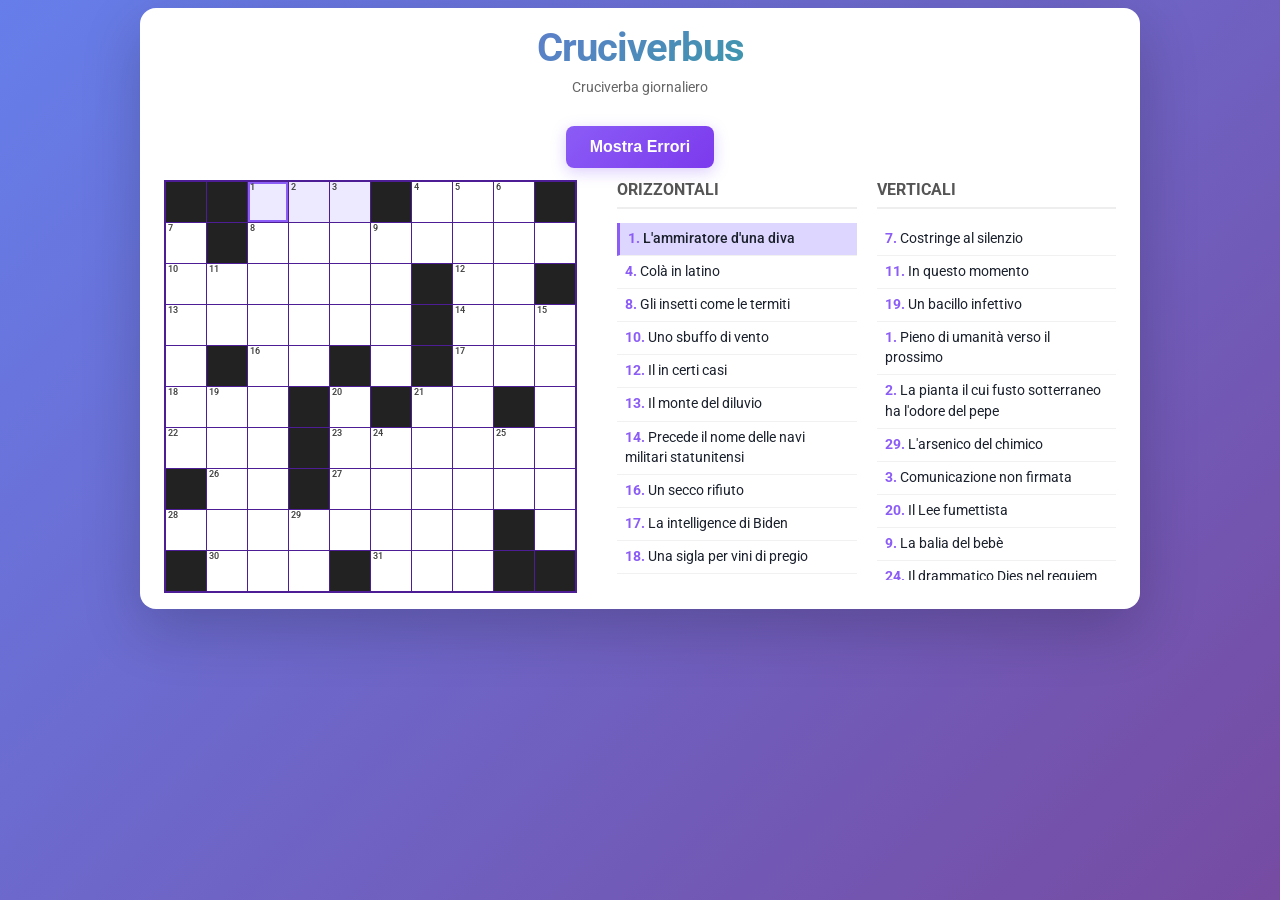
==== index.html @ 97b05c66 "deploy: 124a339c39c4d1a05d5ce65a2f74898c6542a954" ====
<!DOCTYPE html>
<html lang="it">

<head>
    <meta charset="UTF-8">
    <meta name="viewport" content="width=device-width, initial-scale=1.0">
    <title>Il Cruciverba del Giorno</title>
    <link rel="stylesheet" href="static/style.css">
    <link
        href="https://fonts.googleapis.com/css2?family=Roboto+Mono:wght@400;700&family=Roboto:wght@300;400;700&display=swap"
        rel="stylesheet">
</head>

<body>

    <div class="main-container">
        <header>
            <h1>Cruciverbus</h1>
            <p class="subtitle">Cruciverba giornaliero</p>
        </header>

        <div class="help-controls">
            <button id="show-errors-btn" class="help-btn">Mostra Errori</button>
        </div>

        <div id="mobile-clue-bar" class="mobile-clue-bar">
            <span id="mobile-clue-text">Tocca una casella per iniziare</span>
        </div>

        <div class="game-layout">
            <div class="grid-wrapper">
                <div class="grid-container" style="--rows: 10; --cols: 10;">
                    
                    
                    
                    
                    

                    
                    <div class="grid-cell black"></div>
                    
                    
                    
                    

                    
                    <div class="grid-cell black"></div>
                    
                    
                    
                    

                    
                    <div class="cell-wrapper">
                        
                        <span class="cell-number">1</span>
                        
                        <input type="text" class="grid-cell white" maxlength="1" data-r="0"
                            data-c="2" autocomplete="off">
                    </div>
                    
                    
                    
                    

                    
                    <div class="cell-wrapper">
                        
                        <span class="cell-number">2</span>
                        
                        <input type="text" class="grid-cell white" maxlength="1" data-r="0"
                            data-c="3" autocomplete="off">
                    </div>
                    
                    
                    
                    

                    
                    <div class="cell-wrapper">
                        
                        <span class="cell-number">3</span>
                        
                        <input type="text" class="grid-cell white" maxlength="1" data-r="0"
                            data-c="4" autocomplete="off">
                    </div>
                    
                    
                    
                    

                    
                    <div class="grid-cell black"></div>
                    
                    
                    
                    

                    
                    <div class="cell-wrapper">
                        
                        <span class="cell-number">4</span>
                        
                        <input type="text" class="grid-cell white" maxlength="1" data-r="0"
                            data-c="6" autocomplete="off">
                    </div>
                    
                    
                    
                    

                    
                    <div class="cell-wrapper">
                        
                        <span class="cell-number">5</span>
                        
                        <input type="text" class="grid-cell white" maxlength="1" data-r="0"
                            data-c="7" autocomplete="off">
                    </div>
                    
                    
                    
                    

                    
                    <div class="cell-wrapper">
                        
                        <span class="cell-number">6</span>
                        
                        <input type="text" class="grid-cell white" maxlength="1" data-r="0"
                            data-c="8" autocomplete="off">
                    </div>
                    
                    
                    
                    

                    
                    <div class="grid-cell black"></div>
                    
                    
                    
                    
                    
                    
                    

                    
                    <div class="cell-wrapper">
                        
                        <span class="cell-number">7</span>
                        
                        <input type="text" class="grid-cell white" maxlength="1" data-r="1"
                            data-c="0" autocomplete="off">
                    </div>
                    
                    
                    
                    

                    
                    <div class="grid-cell black"></div>
                    
                    
                    
                    

                    
                    <div class="cell-wrapper">
                        
                        <span class="cell-number">8</span>
                        
                        <input type="text" class="grid-cell white" maxlength="1" data-r="1"
                            data-c="2" autocomplete="off">
                    </div>
                    
                    
                    
                    

                    
                    <div class="cell-wrapper">
                        
                        <input type="text" class="grid-cell white" maxlength="1" data-r="1"
                            data-c="3" autocomplete="off">
                    </div>
                    
                    
                    
                    

                    
                    <div class="cell-wrapper">
                        
                        <input type="text" class="grid-cell white" maxlength="1" data-r="1"
                            data-c="4" autocomplete="off">
                    </div>
                    
                    
                    
                    

                    
                    <div class="cell-wrapper">
                        
                        <span class="cell-number">9</span>
                        
                        <input type="text" class="grid-cell white" maxlength="1" data-r="1"
                            data-c="5" autocomplete="off">
                    </div>
                    
                    
                    
                    

                    
                    <div class="cell-wrapper">
                        
                        <input type="text" class="grid-cell white" maxlength="1" data-r="1"
                            data-c="6" autocomplete="off">
                    </div>
                    
                    
                    
                    

                    
                    <div class="cell-wrapper">
                        
                        <input type="text" class="grid-cell white" maxlength="1" data-r="1"
                            data-c="7" autocomplete="off">
                    </div>
                    
                    
                    
                    

                    
                    <div class="cell-wrapper">
                        
                        <input type="text" class="grid-cell white" maxlength="1" data-r="1"
                            data-c="8" autocomplete="off">
                    </div>
                    
                    
                    
                    

                    
                    <div class="cell-wrapper">
                        
                        <input type="text" class="grid-cell white" maxlength="1" data-r="1"
                            data-c="9" autocomplete="off">
                    </div>
                    
                    
                    
                    
                    
                    
                    

                    
                    <div class="cell-wrapper">
                        
                        <span class="cell-number">10</span>
                        
                        <input type="text" class="grid-cell white" maxlength="1" data-r="2"
                            data-c="0" autocomplete="off">
                    </div>
                    
                    
                    
                    

                    
                    <div class="cell-wrapper">
                        
                        <span class="cell-number">11</span>
                        
                        <input type="text" class="grid-cell white" maxlength="1" data-r="2"
                            data-c="1" autocomplete="off">
                    </div>
                    
                    
                    
                    

                    
                    <div class="cell-wrapper">
                        
                        <input type="text" class="grid-cell white" maxlength="1" data-r="2"
                            data-c="2" autocomplete="off">
                    </div>
                    
                    
                    
                    

                    
                    <div class="cell-wrapper">
                        
                        <input type="text" class="grid-cell white" maxlength="1" data-r="2"
                            data-c="3" autocomplete="off">
                    </div>
                    
                    
                    
                    

                    
                    <div class="cell-wrapper">
                        
                        <input type="text" class="grid-cell white" maxlength="1" data-r="2"
                            data-c="4" autocomplete="off">
                    </div>
                    
                    
                    
                    

                    
                    <div class="cell-wrapper">
                        
                        <input type="text" class="grid-cell white" maxlength="1" data-r="2"
                            data-c="5" autocomplete="off">
                    </div>
                    
                    
                    
                    

                    
                    <div class="grid-cell black"></div>
                    
                    
                    
                    

                    
                    <div class="cell-wrapper">
                        
                        <span class="cell-number">12</span>
                        
                        <input type="text" class="grid-cell white" maxlength="1" data-r="2"
                            data-c="7" autocomplete="off">
                    </div>
                    
                    
                    
                    

                    
                    <div class="cell-wrapper">
                        
                        <input type="text" class="grid-cell white" maxlength="1" data-r="2"
                            data-c="8" autocomplete="off">
                    </div>
                    
                    
                    
                    

                    
                    <div class="grid-cell black"></div>
                    
                    
                    
                    
                    
                    
                    

                    
                    <div class="cell-wrapper">
                        
                        <span class="cell-number">13</span>
                        
                        <input type="text" class="grid-cell white" maxlength="1" data-r="3"
                            data-c="0" autocomplete="off">
                    </div>
                    
                    
                    
                    

                    
                    <div class="cell-wrapper">
                        
                        <input type="text" class="grid-cell white" maxlength="1" data-r="3"
                            data-c="1" autocomplete="off">
                    </div>
                    
                    
                    
                    

                    
                    <div class="cell-wrapper">
                        
                        <input type="text" class="grid-cell white" maxlength="1" data-r="3"
                            data-c="2" autocomplete="off">
                    </div>
                    
                    
                    
                    

                    
                    <div class="cell-wrapper">
                        
                        <input type="text" class="grid-cell white" maxlength="1" data-r="3"
                            data-c="3" autocomplete="off">
                    </div>
                    
                    
                    
                    

                    
                    <div class="cell-wrapper">
                        
                        <input type="text" class="grid-cell white" maxlength="1" data-r="3"
                            data-c="4" autocomplete="off">
                    </div>
                    
                    
                    
                    

                    
                    <div class="cell-wrapper">
                        
                        <input type="text" class="grid-cell white" maxlength="1" data-r="3"
                            data-c="5" autocomplete="off">
                    </div>
                    
                    
                    
                    

                    
                    <div class="grid-cell black"></div>
                    
                    
                    
                    

                    
                    <div class="cell-wrapper">
                        
                        <span class="cell-number">14</span>
                        
                        <input type="text" class="grid-cell white" maxlength="1" data-r="3"
                            data-c="7" autocomplete="off">
                    </div>
                    
                    
                    
                    

                    
                    <div class="cell-wrapper">
                        
                        <input type="text" class="grid-cell white" maxlength="1" data-r="3"
                            data-c="8" autocomplete="off">
                    </div>
                    
                    
                    
                    

                    
                    <div class="cell-wrapper">
                        
                        <span class="cell-number">15</span>
                        
                        <input type="text" class="grid-cell white" maxlength="1" data-r="3"
                            data-c="9" autocomplete="off">
                    </div>
                    
                    
                    
                    
                    
                    
                    

                    
                    <div class="cell-wrapper">
                        
                        <input type="text" class="grid-cell white" maxlength="1" data-r="4"
                            data-c="0" autocomplete="off">
                    </div>
                    
                    
                    
                    

                    
                    <div class="grid-cell black"></div>
                    
                    
                    
                    

                    
                    <div class="cell-wrapper">
                        
                        <span class="cell-number">16</span>
                        
                        <input type="text" class="grid-cell white" maxlength="1" data-r="4"
                            data-c="2" autocomplete="off">
                    </div>
                    
                    
                    
                    

                    
                    <div class="cell-wrapper">
                        
                        <input type="text" class="grid-cell white" maxlength="1" data-r="4"
                            data-c="3" autocomplete="off">
                    </div>
                    
                    
                    
                    

                    
                    <div class="grid-cell black"></div>
                    
                    
                    
                    

                    
                    <div class="cell-wrapper">
                        
                        <input type="text" class="grid-cell white" maxlength="1" data-r="4"
                            data-c="5" autocomplete="off">
                    </div>
                    
                    
                    
                    

                    
                    <div class="grid-cell black"></div>
                    
                    
                    
                    

                    
                    <div class="cell-wrapper">
                        
                        <span class="cell-number">17</span>
                        
                        <input type="text" class="grid-cell white" maxlength="1" data-r="4"
                            data-c="7" autocomplete="off">
                    </div>
                    
                    
                    
                    

                    
                    <div class="cell-wrapper">
                        
                        <input type="text" class="grid-cell white" maxlength="1" data-r="4"
                            data-c="8" autocomplete="off">
                    </div>
                    
                    
                    
                    

                    
                    <div class="cell-wrapper">
                        
                        <input type="text" class="grid-cell white" maxlength="1" data-r="4"
                            data-c="9" autocomplete="off">
                    </div>
                    
                    
                    
                    
                    
                    
                    

                    
                    <div class="cell-wrapper">
                        
                        <span class="cell-number">18</span>
                        
                        <input type="text" class="grid-cell white" maxlength="1" data-r="5"
                            data-c="0" autocomplete="off">
                    </div>
                    
                    
                    
                    

                    
                    <div class="cell-wrapper">
                        
                        <span class="cell-number">19</span>
                        
                        <input type="text" class="grid-cell white" maxlength="1" data-r="5"
                            data-c="1" autocomplete="off">
                    </div>
                    
                    
                    
                    

                    
                    <div class="cell-wrapper">
                        
                        <input type="text" class="grid-cell white" maxlength="1" data-r="5"
                            data-c="2" autocomplete="off">
                    </div>
                    
                    
                    
                    

                    
                    <div class="grid-cell black"></div>
                    
                    
                    
                    

                    
                    <div class="cell-wrapper">
                        
                        <span class="cell-number">20</span>
                        
                        <input type="text" class="grid-cell white" maxlength="1" data-r="5"
                            data-c="4" autocomplete="off">
                    </div>
                    
                    
                    
                    

                    
                    <div class="grid-cell black"></div>
                    
                    
                    
                    

                    
                    <div class="cell-wrapper">
                        
                        <span class="cell-number">21</span>
                        
                        <input type="text" class="grid-cell white" maxlength="1" data-r="5"
                            data-c="6" autocomplete="off">
                    </div>
                    
                    
                    
                    

                    
                    <div class="cell-wrapper">
                        
                        <input type="text" class="grid-cell white" maxlength="1" data-r="5"
                            data-c="7" autocomplete="off">
                    </div>
                    
                    
                    
                    

                    
                    <div class="grid-cell black"></div>
                    
                    
                    
                    

                    
                    <div class="cell-wrapper">
                        
                        <input type="text" class="grid-cell white" maxlength="1" data-r="5"
                            data-c="9" autocomplete="off">
                    </div>
                    
                    
                    
                    
                    
                    
                    

                    
                    <div class="cell-wrapper">
                        
                        <span class="cell-number">22</span>
                        
                        <input type="text" class="grid-cell white" maxlength="1" data-r="6"
                            data-c="0" autocomplete="off">
                    </div>
                    
                    
                    
                    

                    
                    <div class="cell-wrapper">
                        
                        <input type="text" class="grid-cell white" maxlength="1" data-r="6"
                            data-c="1" autocomplete="off">
                    </div>
                    
                    
                    
                    

                    
                    <div class="cell-wrapper">
                        
                        <input type="text" class="grid-cell white" maxlength="1" data-r="6"
                            data-c="2" autocomplete="off">
                    </div>
                    
                    
                    
                    

                    
                    <div class="grid-cell black"></div>
                    
                    
                    
                    

                    
                    <div class="cell-wrapper">
                        
                        <span class="cell-number">23</span>
                        
                        <input type="text" class="grid-cell white" maxlength="1" data-r="6"
                            data-c="4" autocomplete="off">
                    </div>
                    
                    
                    
                    

                    
                    <div class="cell-wrapper">
                        
                        <span class="cell-number">24</span>
                        
                        <input type="text" class="grid-cell white" maxlength="1" data-r="6"
                            data-c="5" autocomplete="off">
                    </div>
                    
                    
                    
                    

                    
                    <div class="cell-wrapper">
                        
                        <input type="text" class="grid-cell white" maxlength="1" data-r="6"
                            data-c="6" autocomplete="off">
                    </div>
                    
                    
                    
                    

                    
                    <div class="cell-wrapper">
                        
                        <input type="text" class="grid-cell white" maxlength="1" data-r="6"
                            data-c="7" autocomplete="off">
                    </div>
                    
                    
                    
                    

                    
                    <div class="cell-wrapper">
                        
                        <span class="cell-number">25</span>
                        
                        <input type="text" class="grid-cell white" maxlength="1" data-r="6"
                            data-c="8" autocomplete="off">
                    </div>
                    
                    
                    
                    

                    
                    <div class="cell-wrapper">
                        
                        <input type="text" class="grid-cell white" maxlength="1" data-r="6"
                            data-c="9" autocomplete="off">
                    </div>
                    
                    
                    
                    
                    
                    
                    

                    
                    <div class="grid-cell black"></div>
                    
                    
                    
                    

                    
                    <div class="cell-wrapper">
                        
                        <span class="cell-number">26</span>
                        
                        <input type="text" class="grid-cell white" maxlength="1" data-r="7"
                            data-c="1" autocomplete="off">
                    </div>
                    
                    
                    
                    

                    
                    <div class="cell-wrapper">
                        
                        <input type="text" class="grid-cell white" maxlength="1" data-r="7"
                            data-c="2" autocomplete="off">
                    </div>
                    
                    
                    
                    

                    
                    <div class="grid-cell black"></div>
                    
                    
                    
                    

                    
                    <div class="cell-wrapper">
                        
                        <span class="cell-number">27</span>
                        
                        <input type="text" class="grid-cell white" maxlength="1" data-r="7"
                            data-c="4" autocomplete="off">
                    </div>
                    
                    
                    
                    

                    
                    <div class="cell-wrapper">
                        
                        <input type="text" class="grid-cell white" maxlength="1" data-r="7"
                            data-c="5" autocomplete="off">
                    </div>
                    
                    
                    
                    

                    
                    <div class="cell-wrapper">
                        
                        <input type="text" class="grid-cell white" maxlength="1" data-r="7"
                            data-c="6" autocomplete="off">
                    </div>
                    
                    
                    
                    

                    
                    <div class="cell-wrapper">
                        
                        <input type="text" class="grid-cell white" maxlength="1" data-r="7"
                            data-c="7" autocomplete="off">
                    </div>
                    
                    
                    
                    

                    
                    <div class="cell-wrapper">
                        
                        <input type="text" class="grid-cell white" maxlength="1" data-r="7"
                            data-c="8" autocomplete="off">
                    </div>
                    
                    
                    
                    

                    
                    <div class="cell-wrapper">
                        
                        <input type="text" class="grid-cell white" maxlength="1" data-r="7"
                            data-c="9" autocomplete="off">
                    </div>
                    
                    
                    
                    
                    
                    
                    

                    
                    <div class="cell-wrapper">
                        
                        <span class="cell-number">28</span>
                        
                        <input type="text" class="grid-cell white" maxlength="1" data-r="8"
                            data-c="0" autocomplete="off">
                    </div>
                    
                    
                    
                    

                    
                    <div class="cell-wrapper">
                        
                        <input type="text" class="grid-cell white" maxlength="1" data-r="8"
                            data-c="1" autocomplete="off">
                    </div>
                    
                    
                    
                    

                    
                    <div class="cell-wrapper">
                        
                        <input type="text" class="grid-cell white" maxlength="1" data-r="8"
                            data-c="2" autocomplete="off">
                    </div>
                    
                    
                    
                    

                    
                    <div class="cell-wrapper">
                        
                        <span class="cell-number">29</span>
                        
                        <input type="text" class="grid-cell white" maxlength="1" data-r="8"
                            data-c="3" autocomplete="off">
                    </div>
                    
                    
                    
                    

                    
                    <div class="cell-wrapper">
                        
                        <input type="text" class="grid-cell white" maxlength="1" data-r="8"
                            data-c="4" autocomplete="off">
                    </div>
                    
                    
                    
                    

                    
                    <div class="cell-wrapper">
                        
                        <input type="text" class="grid-cell white" maxlength="1" data-r="8"
                            data-c="5" autocomplete="off">
                    </div>
                    
                    
                    
                    

                    
                    <div class="cell-wrapper">
                        
                        <input type="text" class="grid-cell white" maxlength="1" data-r="8"
                            data-c="6" autocomplete="off">
                    </div>
                    
                    
                    
                    

                    
                    <div class="cell-wrapper">
                        
                        <input type="text" class="grid-cell white" maxlength="1" data-r="8"
                            data-c="7" autocomplete="off">
                    </div>
                    
                    
                    
                    

                    
                    <div class="grid-cell black"></div>
                    
                    
                    
                    

                    
                    <div class="cell-wrapper">
                        
                        <input type="text" class="grid-cell white" maxlength="1" data-r="8"
                            data-c="9" autocomplete="off">
                    </div>
                    
                    
                    
                    
                    
                    
                    

                    
                    <div class="grid-cell black"></div>
                    
                    
                    
                    

                    
                    <div class="cell-wrapper">
                        
                        <span class="cell-number">30</span>
                        
                        <input type="text" class="grid-cell white" maxlength="1" data-r="9"
                            data-c="1" autocomplete="off">
                    </div>
                    
                    
                    
                    

                    
                    <div class="cell-wrapper">
                        
                        <input type="text" class="grid-cell white" maxlength="1" data-r="9"
                            data-c="2" autocomplete="off">
                    </div>
                    
                    
                    
                    

                    
                    <div class="cell-wrapper">
                        
                        <input type="text" class="grid-cell white" maxlength="1" data-r="9"
                            data-c="3" autocomplete="off">
                    </div>
                    
                    
                    
                    

                    
                    <div class="grid-cell black"></div>
                    
                    
                    
                    

                    
                    <div class="cell-wrapper">
                        
                        <span class="cell-number">31</span>
                        
                        <input type="text" class="grid-cell white" maxlength="1" data-r="9"
                            data-c="5" autocomplete="off">
                    </div>
                    
                    
                    
                    

                    
                    <div class="cell-wrapper">
                        
                        <input type="text" class="grid-cell white" maxlength="1" data-r="9"
                            data-c="6" autocomplete="off">
                    </div>
                    
                    
                    
                    

                    
                    <div class="cell-wrapper">
                        
                        <input type="text" class="grid-cell white" maxlength="1" data-r="9"
                            data-c="7" autocomplete="off">
                    </div>
                    
                    
                    
                    

                    
                    <div class="grid-cell black"></div>
                    
                    
                    
                    

                    
                    <div class="grid-cell black"></div>
                    
                    
                    
                </div>
            </div>

            <div class="clues-container">
                <div class="clue-column">
                    <h2>Orizzontali</h2>
                    <ul id="across-clues">
                        
                        <li id="clue-across-0" data-id="0" data-dir="across">
                            <span class="clue-num">1.</span> L'ammiratore d'una diva
                        </li>
                        
                        <li id="clue-across-1" data-id="1" data-dir="across">
                            <span class="clue-num">4.</span> Colà in latino
                        </li>
                        
                        <li id="clue-across-2" data-id="2" data-dir="across">
                            <span class="clue-num">8.</span> Gli insetti come le termiti
                        </li>
                        
                        <li id="clue-across-3" data-id="3" data-dir="across">
                            <span class="clue-num">10.</span> Uno sbuffo di vento
                        </li>
                        
                        <li id="clue-across-4" data-id="4" data-dir="across">
                            <span class="clue-num">12.</span> Il in certi casi
                        </li>
                        
                        <li id="clue-across-5" data-id="5" data-dir="across">
                            <span class="clue-num">13.</span> Il monte del diluvio
                        </li>
                        
                        <li id="clue-across-6" data-id="6" data-dir="across">
                            <span class="clue-num">14.</span> Precede il nome delle navi militari statunitensi
                        </li>
                        
                        <li id="clue-across-7" data-id="7" data-dir="across">
                            <span class="clue-num">16.</span> Un secco rifiuto
                        </li>
                        
                        <li id="clue-across-8" data-id="8" data-dir="across">
                            <span class="clue-num">17.</span> La intelligence di Biden
                        </li>
                        
                        <li id="clue-across-9" data-id="9" data-dir="across">
                            <span class="clue-num">18.</span> Una sigla per vini di pregio
                        </li>
                        
                        <li id="clue-across-10" data-id="10" data-dir="across">
                            <span class="clue-num">21.</span> Con l'acca fanno la giacca
                        </li>
                        
                        <li id="clue-across-11" data-id="11" data-dir="across">
                            <span class="clue-num">22.</span> Fa volare gli Irlandesi
                        </li>
                        
                        <li id="clue-across-12" data-id="12" data-dir="across">
                            <span class="clue-num">23.</span> Un tipico formaggio svizzero
                        </li>
                        
                        <li id="clue-across-13" data-id="13" data-dir="across">
                            <span class="clue-num">26.</span> Una lettera greca
                        </li>
                        
                        <li id="clue-across-14" data-id="14" data-dir="across">
                            <span class="clue-num">27.</span> È rivoltante in campagna
                        </li>
                        
                        <li id="clue-across-15" data-id="15" data-dir="across">
                            <span class="clue-num">28.</span> Il fagottino di pasta ripieno degli Spagnoli
                        </li>
                        
                        <li id="clue-across-16" data-id="16" data-dir="across">
                            <span class="clue-num">30.</span> Una macchina della Canon
                        </li>
                        
                        <li id="clue-across-17" data-id="17" data-dir="across">
                            <span class="clue-num">31.</span> Uno in tedesco
                        </li>
                        
                    </ul>
                </div>
                <div class="clue-column">
                    <h2>Verticali</h2>
                    <ul id="down-clues">
                        
                        <li id="clue-down-18" data-id="18" data-dir="down">
                            <span class="clue-num">7.</span> Costringe al silenzio
                        </li>
                        
                        <li id="clue-down-19" data-id="19" data-dir="down">
                            <span class="clue-num">11.</span> In questo momento
                        </li>
                        
                        <li id="clue-down-20" data-id="20" data-dir="down">
                            <span class="clue-num">19.</span> Un bacillo infettivo
                        </li>
                        
                        <li id="clue-down-21" data-id="21" data-dir="down">
                            <span class="clue-num">1.</span> Pieno di umanità verso il prossimo
                        </li>
                        
                        <li id="clue-down-22" data-id="22" data-dir="down">
                            <span class="clue-num">2.</span> La pianta il cui fusto sotterraneo ha l'odore del pepe
                        </li>
                        
                        <li id="clue-down-23" data-id="23" data-dir="down">
                            <span class="clue-num">29.</span> L'arsenico del chimico
                        </li>
                        
                        <li id="clue-down-24" data-id="24" data-dir="down">
                            <span class="clue-num">3.</span> Comunicazione non firmata
                        </li>
                        
                        <li id="clue-down-25" data-id="25" data-dir="down">
                            <span class="clue-num">20.</span> Il Lee fumettista
                        </li>
                        
                        <li id="clue-down-26" data-id="26" data-dir="down">
                            <span class="clue-num">9.</span> La balia del bebè
                        </li>
                        
                        <li id="clue-down-27" data-id="27" data-dir="down">
                            <span class="clue-num">24.</span> Il drammatico Dies nel requiem di Mozart
                        </li>
                        
                        <li id="clue-down-28" data-id="28" data-dir="down">
                            <span class="clue-num">4.</span> Esso a Londra
                        </li>
                        
                        <li id="clue-down-29" data-id="29" data-dir="down">
                            <span class="clue-num">21.</span> Spade dei legionari
                        </li>
                        
                        <li id="clue-down-30" data-id="30" data-dir="down">
                            <span class="clue-num">5.</span> Una regione del Pakistan
                        </li>
                        
                        <li id="clue-down-31" data-id="31" data-dir="down">
                            <span class="clue-num">6.</span> Perdono facilmente la calma
                        </li>
                        
                        <li id="clue-down-32" data-id="32" data-dir="down">
                            <span class="clue-num">25.</span> Girare dopo la prima
                        </li>
                        
                        <li id="clue-down-33" data-id="33" data-dir="down">
                            <span class="clue-num">15.</span> Era l'undici di Pelé
                        </li>
                        
                    </ul>
                </div>
            </div>
        </div>

        <!-- Modal di completamento -->
        <div id="completion-modal" class="modal-overlay">
            <div class="modal-content">
                <h2>🎉 Bravus! 🎉</h2>
                <p>Hai completato correttamente il cruciverba!</p>
                <button id="close-modal-btn" class="modal-btn">Chiudi</button>
            </div>
        </div>

    </div>

    <script>
        const puzzleData = {"rows": 10, "cols": 10, "grid": ["##FAN#IBI#", "A#ISOTTERI", "FOLATA#LO#", "ARARAT#USS", "S#NO#A#CIA", "IGT#S#GI#N", "AER#TILSIT", "#RO#ARATRO", "EMPANADA#S", "#EOS#EIN##"], "clues": {"across": [{"id": 0, "row": 0, "col": 2, "word": "FAN", "clue": "L'ammiratore d'una diva\r", "clueNum": 1}, {"id": 1, "row": 0, "col": 6, "word": "IBI", "clue": "Col\u00e0 in latino\r", "clueNum": 4}, {"id": 2, "row": 1, "col": 2, "word": "ISOTTERI", "clue": "Gli insetti come le termiti\r", "clueNum": 8}, {"id": 3, "row": 2, "col": 0, "word": "FOLATA", "clue": "Uno sbuffo di vento\r", "clueNum": 10}, {"id": 4, "row": 2, "col": 7, "word": "LO", "clue": "Il in certi casi\r", "clueNum": 12}, {"id": 5, "row": 3, "col": 0, "word": "ARARAT", "clue": "Il monte del diluvio\r", "clueNum": 13}, {"id": 6, "row": 3, "col": 7, "word": "USS", "clue": "Precede il nome delle navi militari statunitensi\r", "clueNum": 14}, {"id": 7, "row": 4, "col": 2, "word": "NO", "clue": "Un secco rifiuto\r", "clueNum": 16}, {"id": 8, "row": 4, "col": 7, "word": "CIA", "clue": "La intelligence di Biden\r", "clueNum": 17}, {"id": 9, "row": 5, "col": 0, "word": "IGT", "clue": "Una sigla per vini di pregio\r", "clueNum": 18}, {"id": 10, "row": 5, "col": 6, "word": "GI", "clue": "Con l'acca fanno la giacca\r", "clueNum": 21}, {"id": 11, "row": 6, "col": 0, "word": "AER", "clue": "Fa volare gli Irlandesi\r", "clueNum": 22}, {"id": 12, "row": 6, "col": 4, "word": "TILSIT", "clue": "Un tipico formaggio svizzero\r", "clueNum": 23}, {"id": 13, "row": 7, "col": 1, "word": "RO", "clue": "Una lettera greca\r", "clueNum": 26}, {"id": 14, "row": 7, "col": 4, "word": "ARATRO", "clue": "\u00c8 rivoltante in campagna\r", "clueNum": 27}, {"id": 15, "row": 8, "col": 0, "word": "EMPANADA", "clue": "Il fagottino di pasta ripieno degli Spagnoli\r", "clueNum": 28}, {"id": 16, "row": 9, "col": 1, "word": "EOS", "clue": "Una macchina della Canon\r", "clueNum": 30}, {"id": 17, "row": 9, "col": 5, "word": "EIN", "clue": "Uno in tedesco\r", "clueNum": 31}], "down": [{"id": 18, "row": 1, "col": 0, "word": "AFASIA", "clue": "Costringe al silenzio\r", "clueNum": 7}, {"id": 19, "row": 2, "col": 1, "word": "OR", "clue": "In questo momento\r", "clueNum": 11}, {"id": 20, "row": 5, "col": 1, "word": "GERME", "clue": "Un bacillo infettivo\r", "clueNum": 19}, {"id": 21, "row": 0, "col": 2, "word": "FILANTROPO", "clue": "Pieno di umanit\u00e0 verso il prossimo\r", "clueNum": 1}, {"id": 22, "row": 0, "col": 3, "word": "ASARO", "clue": "La pianta il cui fusto sotterraneo ha l'odore del pepe\r", "clueNum": 2}, {"id": 23, "row": 8, "col": 3, "word": "AS", "clue": "L'arsenico del chimico\r", "clueNum": 29}, {"id": 24, "row": 0, "col": 4, "word": "NOTA", "clue": "Comunicazione non firmata\r", "clueNum": 3}, {"id": 25, "row": 5, "col": 4, "word": "STAN", "clue": "Il Lee fumettista\r", "clueNum": 20}, {"id": 26, "row": 1, "col": 5, "word": "TATA", "clue": "La balia del beb\u00e8\r", "clueNum": 9}, {"id": 27, "row": 6, "col": 5, "word": "IRAE", "clue": "Il drammatico Dies nel requiem di Mozart\r", "clueNum": 24}, {"id": 28, "row": 0, "col": 6, "word": "IT", "clue": "Esso a Londra\r", "clueNum": 4}, {"id": 29, "row": 5, "col": 6, "word": "GLADI", "clue": "Spade dei legionari\r", "clueNum": 21}, {"id": 30, "row": 0, "col": 7, "word": "BELUCISTAN", "clue": "Una regione del Pakistan\r", "clueNum": 5}, {"id": 31, "row": 0, "col": 8, "word": "IROSI", "clue": "Perdono facilmente la calma\r", "clueNum": 6}, {"id": 32, "row": 6, "col": 8, "word": "IR", "clue": "Girare dopo la prima\r", "clueNum": 25}, {"id": 33, "row": 3, "col": 9, "word": "SANTOS", "clue": "Era l'undici di Pel\u00e9\r", "clueNum": 15}]}, "cellNumbers": {"0,2": 1, "0,3": 2, "0,4": 3, "0,6": 4, "0,7": 5, "0,8": 6, "1,0": 7, "1,2": 8, "1,5": 9, "2,0": 10, "2,1": 11, "2,7": 12, "3,0": 13, "3,7": 14, "3,9": 15, "4,2": 16, "4,7": 17, "5,0": 18, "5,1": 19, "5,4": 20, "5,6": 21, "6,0": 22, "6,4": 23, "6,5": 24, "6,8": 25, "7,1": 26, "7,4": 27, "8,0": 28, "8,3": 29, "9,1": 30, "9,5": 31}};
    </script>
    <script src="static/script.js"></script>
</body>

</html>
---- static/style.css ----
:root {
    --bg-color: #f0f4f8;
    --text-color: #1a202c;
    --accent-color: #8b5cf6;
    --accent-hover: #7c3aed;
    --secondary-color: #10b981;
    --highlight-cell: #ede9fe;
    --highlight-clue: #ddd6fe;
    --grid-border: #4c1d95;
    --cell-size: 40px;
    --success-color: #10b981;
    --error-color: #ef4444;
}

html,
body {
    margin: 0;
    padding: 0;
    overflow: hidden;
    height: 100%;
    min-height: 100vh;
    min-height: -webkit-fill-available;
}

body {
    font-family: 'Roboto', sans-serif;
    background: linear-gradient(135deg, #667eea 0%, #764ba2 100%);
    background-attachment: fixed;
    color: var(--text-color);
    display: flex;
    justify-content: center;
    align-items: flex-start;
    padding: 8px;
    box-sizing: border-box;
}

.main-container {
    background: #fff;
    padding: 1rem 1.5rem;
    border-radius: 16px;
    box-shadow: 0 20px 60px rgba(0, 0, 0, 0.2);
    max-width: min(95vw, 1000px);
    max-height: calc(100vh - 16px);
    max-height: calc(100dvh - 16px);
    overflow: hidden;
    display: flex;
    flex-direction: column;
    box-sizing: border-box;
}

header {
    text-align: center;
    margin-bottom: 1rem;
    flex-shrink: 0;
}

header h1 {
    margin: 0;
    font-weight: 700;
    letter-spacing: -1px;
    font-size: 2.5rem;
    background: linear-gradient(135deg, var(--accent-color), var(--secondary-color));
    -webkit-background-clip: text;
    -webkit-text-fill-color: transparent;
    background-clip: text;
}

.subtitle {
    color: #666;
    font-size: 0.9rem;
    margin-top: 0.5rem;
}

.game-layout {
    display: flex;
    flex-wrap: wrap;
    gap: 40px;
    justify-content: center;
    align-items: flex-start;
}

.help-controls {
    text-align: center;
    margin-bottom: 0.75rem;
    flex-shrink: 0;
}

.help-btn {
    background: linear-gradient(135deg, var(--accent-color), var(--accent-hover));
    color: white;
    border: none;
    padding: 0.75rem 1.5rem;
    font-size: 1rem;
    font-weight: 600;
    border-radius: 8px;
    cursor: pointer;
    transition: transform 0.2s, box-shadow 0.2s;
    box-shadow: 0 4px 15px rgba(139, 92, 246, 0.3);
}

.help-btn:hover {
    transform: translateY(-2px);
    box-shadow: 0 6px 20px rgba(139, 92, 246, 0.4);
}

.help-btn:active {
    transform: translateY(0);
}

.grid-wrapper {
    flex: 0 0 auto;
}

.grid-container {
    display: grid;
    grid-template-columns: repeat(var(--cols), var(--cell-size));
    grid-template-rows: repeat(var(--rows), var(--cell-size));
    background-color: var(--grid-border);
    gap: 1px;
    border: 2px solid var(--grid-border);
}

.grid-cell {
    width: var(--cell-size);
    height: var(--cell-size);
    text-align: center;
    font-family: 'Roboto Mono', monospace;
    font-size: 1.2rem;
    font-weight: bold;
    border: none;
    outline: none;
    text-transform: uppercase;
    padding: 0;
    margin: 0;
    color: var(--text-color);
    caret-color: transparent;
    cursor: default;
}

.grid-cell:focus {
    outline: none;
    background-color: var(--highlight-cell);
    box-shadow: inset 0 0 0 2px var(--accent-color);
}

.grid-cell.black {
    background-color: #222;
}

.grid-cell.white {
    background-color: #fff;
    cursor: pointer;
    transition: background-color 0.1s;
}

.grid-cell.error {
    color: var(--error-color) !important;
    font-weight: bold;
}

.grid-cell.word-active {
    background-color: var(--highlight-cell);
}

.clues-container {
    flex: 1;
    display: flex;
    gap: 20px;
    min-width: 300px;
    max-height: 400px;
    overflow: hidden;
}

.clue-column {
    flex: 1;
    display: flex;
    flex-direction: column;
    overflow: hidden;
}

.clue-column h2 {
    font-size: 1rem;
    text-transform: uppercase;
    border-bottom: 2px solid #eee;
    padding-bottom: 0.5rem;
    margin-top: 0;
    color: #555;
}

.clue-column ul {
    list-style: none;
    padding: 0;
    margin: 0;
    overflow-y: auto;
    flex: 1;
}

.clue-column li {
    padding: 6px 8px;
    font-size: 0.9rem;
    border-bottom: 1px solid #f1f1f1;
    cursor: pointer;
    line-height: 1.4;
}

.clue-column li:hover {
    background-color: #fafafa;
}

.clue-column li.active-clue {
    background-color: var(--highlight-clue);
    border-left: 3px solid var(--accent-color);
    font-weight: 500;
}

.clue-num {
    font-weight: 700;
    color: var(--accent-color);
}

.cell-wrapper {
    position: relative;
    width: var(--cell-size);
    height: var(--cell-size);
    background-color: #fff;
}

.cell-number {
    position: absolute;
    top: 1px;
    left: 2px;
    font-size: 0.55rem;
    font-weight: 600;
    color: #444;
    z-index: 1;
    pointer-events: none;
    line-height: 1;
}

.mobile-clue-bar {
    display: none;
    background: linear-gradient(135deg, #667eea, #764ba2);
    color: white;
    padding: 8px 12px;
    font-size: 0.8rem;
    border-radius: 8px;
    margin-bottom: 0.5rem;
    line-height: 1.3;
    flex-shrink: 0;
    width: 100%;
    height: 3.5rem;
    overflow: hidden;
    box-sizing: border-box;
}

.mobile-clue-bar span {
    display: block;
    white-space: normal;
    word-wrap: break-word;
    overflow-wrap: break-word;
}

footer {
    text-align: center;
    margin-top: 3rem;
    font-size: 0.8rem;
    color: #999;
    border-top: 1px solid #eee;
    padding-top: 1rem;
}

.modal-overlay {
    display: none;
    position: fixed;
    top: 0;
    left: 0;
    width: 100%;
    height: 100%;
    background-color: rgba(0, 0, 0, 0.6);
    z-index: 1000;
    justify-content: center;
    align-items: center;
    animation: fadeIn 0.3s ease-in-out;
}

.modal-content {
    background: white;
    padding: 3rem 2rem;
    border-radius: 16px;
    box-shadow: 0 20px 60px rgba(0, 0, 0, 0.3);
    text-align: center;
    max-width: 400px;
    width: 90%;
    animation: slideIn 0.3s ease-out;
}

.modal-content h2 {
    margin: 0 0 1rem 0;
    font-size: 2rem;
    color: var(--accent-color);
}

.modal-content p {
    margin: 0 0 2rem 0;
    font-size: 1.1rem;
    color: #555;
}

.modal-btn {
    background-color: var(--accent-color);
    color: white;
    border: none;
    padding: 0.75rem 2rem;
    font-size: 1rem;
    font-weight: 600;
    border-radius: 8px;
    cursor: pointer;
    transition: background-color 0.2s, transform 0.1s;
}

.modal-btn:hover {
    background-color: #2563eb;
    transform: translateY(-2px);
}

.modal-btn:active {
    transform: translateY(0);
}

@keyframes fadeIn {
    from {
        opacity: 0;
    }

    to {
        opacity: 1;
    }
}

@keyframes slideIn {
    from {
        transform: translateY(-50px);
        opacity: 0;
    }

    to {
        transform: translateY(0);
        opacity: 1;
    }
}

@media (max-width: 768px) {
    :root {
        --cell-size: 28px;
    }

    header h1 {
        font-size: 1.5rem;
    }

    .subtitle {
        display: none;
    }

    .game-layout {
        flex-direction: column;
        align-items: center;
    }

    .clues-container {
        display: none;
    }

    .mobile-clue-bar {
        display: block;
    }

    .main-container {
        padding: 0.75rem;
    }

    .help-controls {
        margin-bottom: 0.5rem;
    }

    .help-btn {
        padding: 0.5rem 1rem;
        font-size: 0.85rem;
    }

    .cell-number {
        font-size: 0.45rem;
    }
}
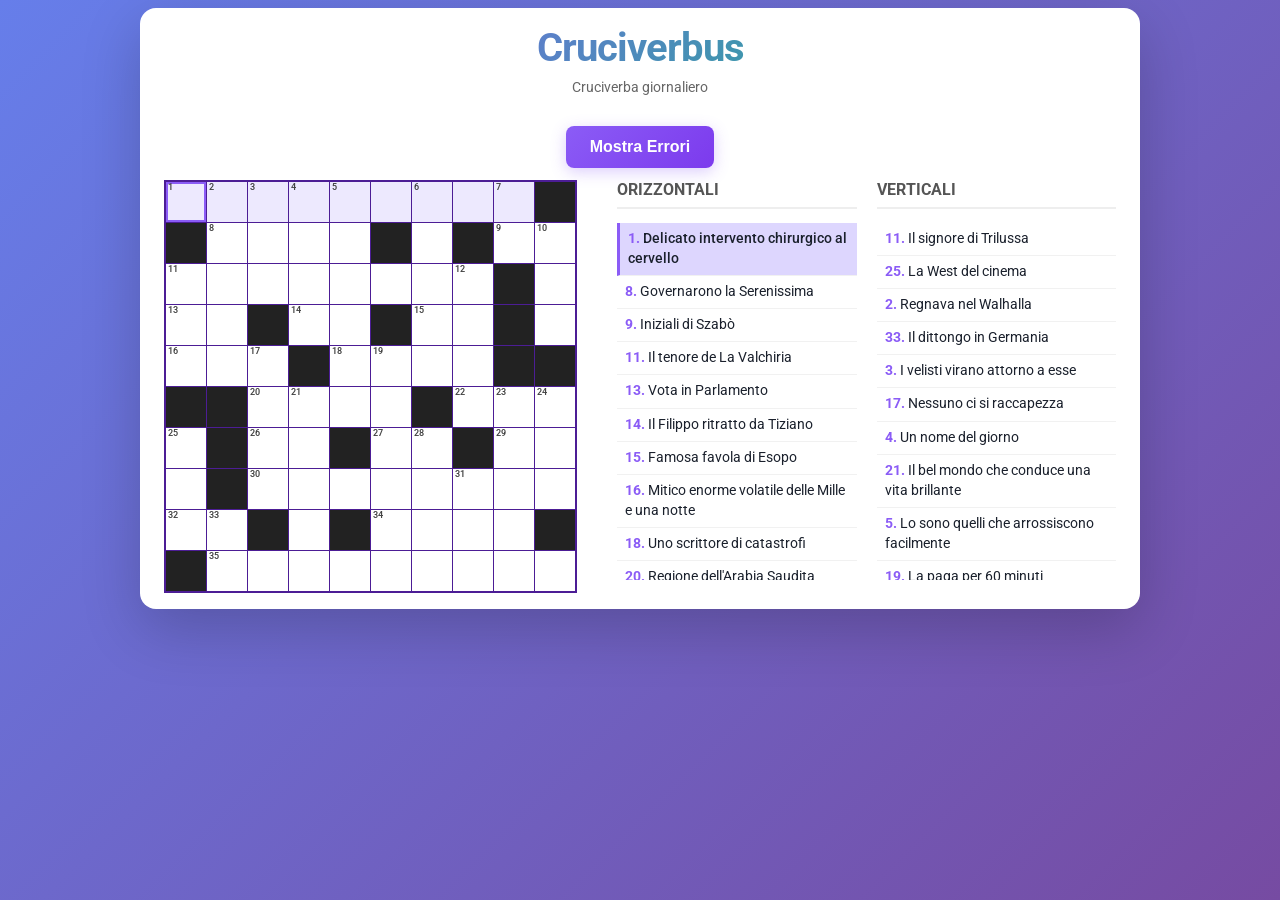
==== commit fae3d5b5: "deploy: 124a339c39c4d1a05d5ce65a2f74898c6542a954" ====
--- a/index.html
+++ b/index.html
@@ -37,23 +37,35 @@
                     
 
                     
-                    <div class="grid-cell black"></div>
-                    
-                    
-                    
-                    
-
-                    
-                    <div class="grid-cell black"></div>
-                    
-                    
-                    
-                    
-
-                    
                     <div class="cell-wrapper">
                         
                         <span class="cell-number">1</span>
+                        
+                        <input type="text" class="grid-cell white" maxlength="1" data-r="0"
+                            data-c="0" autocomplete="off">
+                    </div>
+                    
+                    
+                    
+                    
+
+                    
+                    <div class="cell-wrapper">
+                        
+                        <span class="cell-number">2</span>
+                        
+                        <input type="text" class="grid-cell white" maxlength="1" data-r="0"
+                            data-c="1" autocomplete="off">
+                    </div>
+                    
+                    
+                    
+                    
+
+                    
+                    <div class="cell-wrapper">
+                        
+                        <span class="cell-number">3</span>
                         
                         <input type="text" class="grid-cell white" maxlength="1" data-r="0"
                             data-c="2" autocomplete="off">
@@ -66,7 +78,7 @@
                     
                     <div class="cell-wrapper">
                         
-                        <span class="cell-number">2</span>
+                        <span class="cell-number">4</span>
                         
                         <input type="text" class="grid-cell white" maxlength="1" data-r="0"
                             data-c="3" autocomplete="off">
@@ -79,7 +91,7 @@
                     
                     <div class="cell-wrapper">
                         
-                        <span class="cell-number">3</span>
+                        <span class="cell-number">5</span>
                         
                         <input type="text" class="grid-cell white" maxlength="1" data-r="0"
                             data-c="4" autocomplete="off">
@@ -90,16 +102,20 @@
                     
 
                     
-                    <div class="grid-cell black"></div>
-                    
-                    
-                    
-                    
-
-                    
-                    <div class="cell-wrapper">
-                        
-                        <span class="cell-number">4</span>
+                    <div class="cell-wrapper">
+                        
+                        <input type="text" class="grid-cell white" maxlength="1" data-r="0"
+                            data-c="5" autocomplete="off">
+                    </div>
+                    
+                    
+                    
+                    
+
+                    
+                    <div class="cell-wrapper">
+                        
+                        <span class="cell-number">6</span>
                         
                         <input type="text" class="grid-cell white" maxlength="1" data-r="0"
                             data-c="6" autocomplete="off">
@@ -112,8 +128,6 @@
                     
                     <div class="cell-wrapper">
                         
-                        <span class="cell-number">5</span>
-                        
                         <input type="text" class="grid-cell white" maxlength="1" data-r="0"
                             data-c="7" autocomplete="off">
                     </div>
@@ -125,7 +139,7 @@
                     
                     <div class="cell-wrapper">
                         
-                        <span class="cell-number">6</span>
+                        <span class="cell-number">7</span>
                         
                         <input type="text" class="grid-cell white" maxlength="1" data-r="0"
                             data-c="8" autocomplete="off">
@@ -146,29 +160,27 @@
                     
 
                     
-                    <div class="cell-wrapper">
-                        
-                        <span class="cell-number">7</span>
+                    <div class="grid-cell black"></div>
+                    
+                    
+                    
+                    
+
+                    
+                    <div class="cell-wrapper">
+                        
+                        <span class="cell-number">8</span>
                         
                         <input type="text" class="grid-cell white" maxlength="1" data-r="1"
-                            data-c="0" autocomplete="off">
-                    </div>
-                    
-                    
-                    
-                    
-
-                    
-                    <div class="grid-cell black"></div>
-                    
-                    
-                    
-                    
-
-                    
-                    <div class="cell-wrapper">
-                        
-                        <span class="cell-number">8</span>
+                            data-c="1" autocomplete="off">
+                    </div>
+                    
+                    
+                    
+                    
+
+                    
+                    <div class="cell-wrapper">
                         
                         <input type="text" class="grid-cell white" maxlength="1" data-r="1"
                             data-c="2" autocomplete="off">
@@ -201,13 +213,7 @@
                     
 
                     
-                    <div class="cell-wrapper">
-                        
-                        <span class="cell-number">9</span>
-                        
-                        <input type="text" class="grid-cell white" maxlength="1" data-r="1"
-                            data-c="5" autocomplete="off">
-                    </div>
+                    <div class="grid-cell black"></div>
                     
                     
                     
@@ -225,18 +231,16 @@
                     
 
                     
-                    <div class="cell-wrapper">
-                        
-                        <input type="text" class="grid-cell white" maxlength="1" data-r="1"
-                            data-c="7" autocomplete="off">
-                    </div>
-                    
-                    
-                    
-                    
-
-                    
-                    <div class="cell-wrapper">
+                    <div class="grid-cell black"></div>
+                    
+                    
+                    
+                    
+
+                    
+                    <div class="cell-wrapper">
+                        
+                        <span class="cell-number">9</span>
                         
                         <input type="text" class="grid-cell white" maxlength="1" data-r="1"
                             data-c="8" autocomplete="off">
@@ -249,6 +253,8 @@
                     
                     <div class="cell-wrapper">
                         
+                        <span class="cell-number">10</span>
+                        
                         <input type="text" class="grid-cell white" maxlength="1" data-r="1"
                             data-c="9" autocomplete="off">
                     </div>
@@ -263,7 +269,7 @@
                     
                     <div class="cell-wrapper">
                         
-                        <span class="cell-number">10</span>
+                        <span class="cell-number">11</span>
                         
                         <input type="text" class="grid-cell white" maxlength="1" data-r="2"
                             data-c="0" autocomplete="off">
@@ -276,8 +282,6 @@
                     
                     <div class="cell-wrapper">
                         
-                        <span class="cell-number">11</span>
-                        
                         <input type="text" class="grid-cell white" maxlength="1" data-r="2"
                             data-c="1" autocomplete="off">
                     </div>
@@ -331,7 +335,11 @@
                     
 
                     
-                    <div class="grid-cell black"></div>
+                    <div class="cell-wrapper">
+                        
+                        <input type="text" class="grid-cell white" maxlength="1" data-r="2"
+                            data-c="6" autocomplete="off">
+                    </div>
                     
                     
                     
@@ -351,18 +359,18 @@
                     
 
                     
+                    <div class="grid-cell black"></div>
+                    
+                    
+                    
+                    
+
+                    
                     <div class="cell-wrapper">
                         
                         <input type="text" class="grid-cell white" maxlength="1" data-r="2"
-                            data-c="8" autocomplete="off">
-                    </div>
-                    
-                    
-                    
-                    
-
-                    
-                    <div class="grid-cell black"></div>
+                            data-c="9" autocomplete="off">
+                    </div>
                     
                     
                     
@@ -396,18 +404,16 @@
                     
 
                     
-                    <div class="cell-wrapper">
-                        
-                        <input type="text" class="grid-cell white" maxlength="1" data-r="3"
-                            data-c="2" autocomplete="off">
-                    </div>
-                    
-                    
-                    
-                    
-
-                    
-                    <div class="cell-wrapper">
+                    <div class="grid-cell black"></div>
+                    
+                    
+                    
+                    
+
+                    
+                    <div class="cell-wrapper">
+                        
+                        <span class="cell-number">14</span>
                         
                         <input type="text" class="grid-cell white" maxlength="1" data-r="3"
                             data-c="3" autocomplete="off">
@@ -429,27 +435,27 @@
                     
 
                     
-                    <div class="cell-wrapper">
+                    <div class="grid-cell black"></div>
+                    
+                    
+                    
+                    
+
+                    
+                    <div class="cell-wrapper">
+                        
+                        <span class="cell-number">15</span>
                         
                         <input type="text" class="grid-cell white" maxlength="1" data-r="3"
-                            data-c="5" autocomplete="off">
-                    </div>
-                    
-                    
-                    
-                    
-
-                    
-                    <div class="grid-cell black"></div>
-                    
-                    
-                    
-                    
-
-                    
-                    <div class="cell-wrapper">
-                        
-                        <span class="cell-number">14</span>
+                            data-c="6" autocomplete="off">
+                    </div>
+                    
+                    
+                    
+                    
+
+                    
+                    <div class="cell-wrapper">
                         
                         <input type="text" class="grid-cell white" maxlength="1" data-r="3"
                             data-c="7" autocomplete="off">
@@ -460,20 +466,14 @@
                     
 
                     
-                    <div class="cell-wrapper">
-                        
-                        <input type="text" class="grid-cell white" maxlength="1" data-r="3"
-                            data-c="8" autocomplete="off">
-                    </div>
-                    
-                    
-                    
-                    
-
-                    
-                    <div class="cell-wrapper">
-                        
-                        <span class="cell-number">15</span>
+                    <div class="grid-cell black"></div>
+                    
+                    
+                    
+                    
+
+                    
+                    <div class="cell-wrapper">
                         
                         <input type="text" class="grid-cell white" maxlength="1" data-r="3"
                             data-c="9" autocomplete="off">
@@ -489,6 +489,8 @@
                     
                     <div class="cell-wrapper">
                         
+                        <span class="cell-number">16</span>
+                        
                         <input type="text" class="grid-cell white" maxlength="1" data-r="4"
                             data-c="0" autocomplete="off">
                     </div>
@@ -498,16 +500,20 @@
                     
 
                     
-                    <div class="grid-cell black"></div>
-                    
-                    
-                    
-                    
-
-                    
-                    <div class="cell-wrapper">
-                        
-                        <span class="cell-number">16</span>
+                    <div class="cell-wrapper">
+                        
+                        <input type="text" class="grid-cell white" maxlength="1" data-r="4"
+                            data-c="1" autocomplete="off">
+                    </div>
+                    
+                    
+                    
+                    
+
+                    
+                    <div class="cell-wrapper">
+                        
+                        <span class="cell-number">17</span>
                         
                         <input type="text" class="grid-cell white" maxlength="1" data-r="4"
                             data-c="2" autocomplete="off">
@@ -518,25 +524,29 @@
                     
 
                     
-                    <div class="cell-wrapper">
+                    <div class="grid-cell black"></div>
+                    
+                    
+                    
+                    
+
+                    
+                    <div class="cell-wrapper">
+                        
+                        <span class="cell-number">18</span>
                         
                         <input type="text" class="grid-cell white" maxlength="1" data-r="4"
-                            data-c="3" autocomplete="off">
-                    </div>
-                    
-                    
-                    
-                    
-
-                    
-                    <div class="grid-cell black"></div>
-                    
-                    
-                    
-                    
-
-                    
-                    <div class="cell-wrapper">
+                            data-c="4" autocomplete="off">
+                    </div>
+                    
+                    
+                    
+                    
+
+                    
+                    <div class="cell-wrapper">
+                        
+                        <span class="cell-number">19</span>
                         
                         <input type="text" class="grid-cell white" maxlength="1" data-r="4"
                             data-c="5" autocomplete="off">
@@ -547,16 +557,18 @@
                     
 
                     
-                    <div class="grid-cell black"></div>
-                    
-                    
-                    
-                    
-
-                    
-                    <div class="cell-wrapper">
-                        
-                        <span class="cell-number">17</span>
+                    <div class="cell-wrapper">
+                        
+                        <input type="text" class="grid-cell white" maxlength="1" data-r="4"
+                            data-c="6" autocomplete="off">
+                    </div>
+                    
+                    
+                    
+                    
+
+                    
+                    <div class="cell-wrapper">
                         
                         <input type="text" class="grid-cell white" maxlength="1" data-r="4"
                             data-c="7" autocomplete="off">
@@ -567,58 +579,40 @@
                     
 
                     
-                    <div class="cell-wrapper">
-                        
-                        <input type="text" class="grid-cell white" maxlength="1" data-r="4"
-                            data-c="8" autocomplete="off">
-                    </div>
-                    
-                    
-                    
-                    
-
-                    
-                    <div class="cell-wrapper">
-                        
-                        <input type="text" class="grid-cell white" maxlength="1" data-r="4"
-                            data-c="9" autocomplete="off">
-                    </div>
-                    
-                    
-                    
-                    
-                    
-                    
-                    
-
-                    
-                    <div class="cell-wrapper">
-                        
-                        <span class="cell-number">18</span>
-                        
-                        <input type="text" class="grid-cell white" maxlength="1" data-r="5"
-                            data-c="0" autocomplete="off">
-                    </div>
-                    
-                    
-                    
-                    
-
-                    
-                    <div class="cell-wrapper">
-                        
-                        <span class="cell-number">19</span>
-                        
-                        <input type="text" class="grid-cell white" maxlength="1" data-r="5"
-                            data-c="1" autocomplete="off">
-                    </div>
-                    
-                    
-                    
-                    
-
-                    
-                    <div class="cell-wrapper">
+                    <div class="grid-cell black"></div>
+                    
+                    
+                    
+                    
+
+                    
+                    <div class="grid-cell black"></div>
+                    
+                    
+                    
+                    
+                    
+                    
+                    
+
+                    
+                    <div class="grid-cell black"></div>
+                    
+                    
+                    
+                    
+
+                    
+                    <div class="grid-cell black"></div>
+                    
+                    
+                    
+                    
+
+                    
+                    <div class="cell-wrapper">
+                        
+                        <span class="cell-number">20</span>
                         
                         <input type="text" class="grid-cell white" maxlength="1" data-r="5"
                             data-c="2" autocomplete="off">
@@ -629,16 +623,20 @@
                     
 
                     
-                    <div class="grid-cell black"></div>
-                    
-                    
-                    
-                    
-
-                    
-                    <div class="cell-wrapper">
-                        
-                        <span class="cell-number">20</span>
+                    <div class="cell-wrapper">
+                        
+                        <span class="cell-number">21</span>
+                        
+                        <input type="text" class="grid-cell white" maxlength="1" data-r="5"
+                            data-c="3" autocomplete="off">
+                    </div>
+                    
+                    
+                    
+                    
+
+                    
+                    <div class="cell-wrapper">
                         
                         <input type="text" class="grid-cell white" maxlength="1" data-r="5"
                             data-c="4" autocomplete="off">
@@ -649,27 +647,27 @@
                     
 
                     
-                    <div class="grid-cell black"></div>
-                    
-                    
-                    
-                    
-
-                    
-                    <div class="cell-wrapper">
-                        
-                        <span class="cell-number">21</span>
+                    <div class="cell-wrapper">
                         
                         <input type="text" class="grid-cell white" maxlength="1" data-r="5"
-                            data-c="6" autocomplete="off">
-                    </div>
-                    
-                    
-                    
-                    
-
-                    
-                    <div class="cell-wrapper">
+                            data-c="5" autocomplete="off">
+                    </div>
+                    
+                    
+                    
+                    
+
+                    
+                    <div class="grid-cell black"></div>
+                    
+                    
+                    
+                    
+
+                    
+                    <div class="cell-wrapper">
+                        
+                        <span class="cell-number">22</span>
                         
                         <input type="text" class="grid-cell white" maxlength="1" data-r="5"
                             data-c="7" autocomplete="off">
@@ -680,14 +678,22 @@
                     
 
                     
-                    <div class="grid-cell black"></div>
-                    
-                    
-                    
-                    
-
-                    
-                    <div class="cell-wrapper">
+                    <div class="cell-wrapper">
+                        
+                        <span class="cell-number">23</span>
+                        
+                        <input type="text" class="grid-cell white" maxlength="1" data-r="5"
+                            data-c="8" autocomplete="off">
+                    </div>
+                    
+                    
+                    
+                    
+
+                    
+                    <div class="cell-wrapper">
+                        
+                        <span class="cell-number">24</span>
                         
                         <input type="text" class="grid-cell white" maxlength="1" data-r="5"
                             data-c="9" autocomplete="off">
@@ -703,7 +709,7 @@
                     
                     <div class="cell-wrapper">
                         
-                        <span class="cell-number">22</span>
+                        <span class="cell-number">25</span>
                         
                         <input type="text" class="grid-cell white" maxlength="1" data-r="6"
                             data-c="0" autocomplete="off">
@@ -714,18 +720,16 @@
                     
 
                     
-                    <div class="cell-wrapper">
-                        
-                        <input type="text" class="grid-cell white" maxlength="1" data-r="6"
-                            data-c="1" autocomplete="off">
-                    </div>
-                    
-                    
-                    
-                    
-
-                    
-                    <div class="cell-wrapper">
+                    <div class="grid-cell black"></div>
+                    
+                    
+                    
+                    
+
+                    
+                    <div class="cell-wrapper">
+                        
+                        <span class="cell-number">26</span>
                         
                         <input type="text" class="grid-cell white" maxlength="1" data-r="6"
                             data-c="2" autocomplete="off">
@@ -736,29 +740,27 @@
                     
 
                     
-                    <div class="grid-cell black"></div>
-                    
-                    
-                    
-                    
-
-                    
-                    <div class="cell-wrapper">
-                        
-                        <span class="cell-number">23</span>
+                    <div class="cell-wrapper">
                         
                         <input type="text" class="grid-cell white" maxlength="1" data-r="6"
-                            data-c="4" autocomplete="off">
-                    </div>
-                    
-                    
-                    
-                    
-
-                    
-                    <div class="cell-wrapper">
-                        
-                        <span class="cell-number">24</span>
+                            data-c="3" autocomplete="off">
+                    </div>
+                    
+                    
+                    
+                    
+
+                    
+                    <div class="grid-cell black"></div>
+                    
+                    
+                    
+                    
+
+                    
+                    <div class="cell-wrapper">
+                        
+                        <span class="cell-number">27</span>
                         
                         <input type="text" class="grid-cell white" maxlength="1" data-r="6"
                             data-c="5" autocomplete="off">
@@ -771,6 +773,8 @@
                     
                     <div class="cell-wrapper">
                         
+                        <span class="cell-number">28</span>
+                        
                         <input type="text" class="grid-cell white" maxlength="1" data-r="6"
                             data-c="6" autocomplete="off">
                     </div>
@@ -780,20 +784,16 @@
                     
 
                     
-                    <div class="cell-wrapper">
-                        
-                        <input type="text" class="grid-cell white" maxlength="1" data-r="6"
-                            data-c="7" autocomplete="off">
-                    </div>
-                    
-                    
-                    
-                    
-
-                    
-                    <div class="cell-wrapper">
-                        
-                        <span class="cell-number">25</span>
+                    <div class="grid-cell black"></div>
+                    
+                    
+                    
+                    
+
+                    
+                    <div class="cell-wrapper">
+                        
+                        <span class="cell-number">29</span>
                         
                         <input type="text" class="grid-cell white" maxlength="1" data-r="6"
                             data-c="8" autocomplete="off">
@@ -818,27 +818,27 @@
                     
 
                     
-                    <div class="grid-cell black"></div>
-                    
-                    
-                    
-                    
-
-                    
-                    <div class="cell-wrapper">
-                        
-                        <span class="cell-number">26</span>
+                    <div class="cell-wrapper">
                         
                         <input type="text" class="grid-cell white" maxlength="1" data-r="7"
-                            data-c="1" autocomplete="off">
-                    </div>
-                    
-                    
-                    
-                    
-
-                    
-                    <div class="cell-wrapper">
+                            data-c="0" autocomplete="off">
+                    </div>
+                    
+                    
+                    
+                    
+
+                    
+                    <div class="grid-cell black"></div>
+                    
+                    
+                    
+                    
+
+                    
+                    <div class="cell-wrapper">
+                        
+                        <span class="cell-number">30</span>
                         
                         <input type="text" class="grid-cell white" maxlength="1" data-r="7"
                             data-c="2" autocomplete="off">
@@ -849,16 +849,18 @@
                     
 
                     
-                    <div class="grid-cell black"></div>
-                    
-                    
-                    
-                    
-
-                    
-                    <div class="cell-wrapper">
-                        
-                        <span class="cell-number">27</span>
+                    <div class="cell-wrapper">
+                        
+                        <input type="text" class="grid-cell white" maxlength="1" data-r="7"
+                            data-c="3" autocomplete="off">
+                    </div>
+                    
+                    
+                    
+                    
+
+                    
+                    <div class="cell-wrapper">
                         
                         <input type="text" class="grid-cell white" maxlength="1" data-r="7"
                             data-c="4" autocomplete="off">
@@ -893,6 +895,8 @@
                     
                     <div class="cell-wrapper">
                         
+                        <span class="cell-number">31</span>
+                        
                         <input type="text" class="grid-cell white" maxlength="1" data-r="7"
                             data-c="7" autocomplete="off">
                     </div>
@@ -929,7 +933,7 @@
                     
                     <div class="cell-wrapper">
                         
-                        <span class="cell-number">28</span>
+                        <span class="cell-number">32</span>
                         
                         <input type="text" class="grid-cell white" maxlength="1" data-r="8"
                             data-c="0" autocomplete="off">
@@ -942,6 +946,8 @@
                     
                     <div class="cell-wrapper">
                         
+                        <span class="cell-number">33</span>
+                        
                         <input type="text" class="grid-cell white" maxlength="1" data-r="8"
                             data-c="1" autocomplete="off">
                     </div>
@@ -951,20 +957,14 @@
                     
 
                     
-                    <div class="cell-wrapper">
-                        
-                        <input type="text" class="grid-cell white" maxlength="1" data-r="8"
-                            data-c="2" autocomplete="off">
-                    </div>
-                    
-                    
-                    
-                    
-
-                    
-                    <div class="cell-wrapper">
-                        
-                        <span class="cell-number">29</span>
+                    <div class="grid-cell black"></div>
+                    
+                    
+                    
+                    
+
+                    
+                    <div class="cell-wrapper">
                         
                         <input type="text" class="grid-cell white" maxlength="1" data-r="8"
                             data-c="3" autocomplete="off">
@@ -975,18 +975,16 @@
                     
 
                     
-                    <div class="cell-wrapper">
-                        
-                        <input type="text" class="grid-cell white" maxlength="1" data-r="8"
-                            data-c="4" autocomplete="off">
-                    </div>
-                    
-                    
-                    
-                    
-
-                    
-                    <div class="cell-wrapper">
+                    <div class="grid-cell black"></div>
+                    
+                    
+                    
+                    
+
+                    
+                    <div class="cell-wrapper">
+                        
+                        <span class="cell-number">34</span>
                         
                         <input type="text" class="grid-cell white" maxlength="1" data-r="8"
                             data-c="5" autocomplete="off">
@@ -1019,37 +1017,37 @@
                     
 
                     
-                    <div class="grid-cell black"></div>
-                    
-                    
-                    
-                    
-
-                    
                     <div class="cell-wrapper">
                         
                         <input type="text" class="grid-cell white" maxlength="1" data-r="8"
-                            data-c="9" autocomplete="off">
-                    </div>
-                    
-                    
-                    
-                    
-                    
-                    
-                    
-
-                    
-                    <div class="grid-cell black"></div>
-                    
-                    
-                    
-                    
-
-                    
-                    <div class="cell-wrapper">
-                        
-                        <span class="cell-number">30</span>
+                            data-c="8" autocomplete="off">
+                    </div>
+                    
+                    
+                    
+                    
+
+                    
+                    <div class="grid-cell black"></div>
+                    
+                    
+                    
+                    
+                    
+                    
+                    
+
+                    
+                    <div class="grid-cell black"></div>
+                    
+                    
+                    
+                    
+
+                    
+                    <div class="cell-wrapper">
+                        
+                        <span class="cell-number">35</span>
                         
                         <input type="text" class="grid-cell white" maxlength="1" data-r="9"
                             data-c="1" autocomplete="off">
@@ -1082,16 +1080,18 @@
                     
 
                     
-                    <div class="grid-cell black"></div>
-                    
-                    
-                    
-                    
-
-                    
-                    <div class="cell-wrapper">
-                        
-                        <span class="cell-number">31</span>
+                    <div class="cell-wrapper">
+                        
+                        <input type="text" class="grid-cell white" maxlength="1" data-r="9"
+                            data-c="4" autocomplete="off">
+                    </div>
+                    
+                    
+                    
+                    
+
+                    
+                    <div class="cell-wrapper">
                         
                         <input type="text" class="grid-cell white" maxlength="1" data-r="9"
                             data-c="5" autocomplete="off">
@@ -1124,14 +1124,22 @@
                     
 
                     
-                    <div class="grid-cell black"></div>
-                    
-                    
-                    
-                    
-
-                    
-                    <div class="grid-cell black"></div>
+                    <div class="cell-wrapper">
+                        
+                        <input type="text" class="grid-cell white" maxlength="1" data-r="9"
+                            data-c="8" autocomplete="off">
+                    </div>
+                    
+                    
+                    
+                    
+
+                    
+                    <div class="cell-wrapper">
+                        
+                        <input type="text" class="grid-cell white" maxlength="1" data-r="9"
+                            data-c="9" autocomplete="off">
+                    </div>
                     
                     
                     
@@ -1144,75 +1152,75 @@
                     <ul id="across-clues">
                         
                         <li id="clue-across-0" data-id="0" data-dir="across">
-                            <span class="clue-num">1.</span> L'ammiratore d'una diva
+                            <span class="clue-num">1.</span> Delicato intervento chirurgico al cervello
                         </li>
                         
                         <li id="clue-across-1" data-id="1" data-dir="across">
-                            <span class="clue-num">4.</span> Colà in latino
+                            <span class="clue-num">8.</span> Governarono la Serenissima
                         </li>
                         
                         <li id="clue-across-2" data-id="2" data-dir="across">
-                            <span class="clue-num">8.</span> Gli insetti come le termiti
+                            <span class="clue-num">9.</span> Iniziali di Szabò
                         </li>
                         
                         <li id="clue-across-3" data-id="3" data-dir="across">
-                            <span class="clue-num">10.</span> Uno sbuffo di vento
+                            <span class="clue-num">11.</span> Il tenore de La Valchiria
                         </li>
                         
                         <li id="clue-across-4" data-id="4" data-dir="across">
-                            <span class="clue-num">12.</span> Il in certi casi
+                            <span class="clue-num">13.</span> Vota in Parlamento
                         </li>
                         
                         <li id="clue-across-5" data-id="5" data-dir="across">
-                            <span class="clue-num">13.</span> Il monte del diluvio
+                            <span class="clue-num">14.</span> Il Filippo ritratto da Tiziano
                         </li>
                         
                         <li id="clue-across-6" data-id="6" data-dir="across">
-                            <span class="clue-num">14.</span> Precede il nome delle navi militari statunitensi
+                            <span class="clue-num">15.</span> Famosa favola di Esopo
                         </li>
                         
                         <li id="clue-across-7" data-id="7" data-dir="across">
-                            <span class="clue-num">16.</span> Un secco rifiuto
+                            <span class="clue-num">16.</span> Mitico enorme volatile delle Mille e una notte
                         </li>
                         
                         <li id="clue-across-8" data-id="8" data-dir="across">
-                            <span class="clue-num">17.</span> La intelligence di Biden
+                            <span class="clue-num">18.</span> Uno scrittore di catastrofi
                         </li>
                         
                         <li id="clue-across-9" data-id="9" data-dir="across">
-                            <span class="clue-num">18.</span> Una sigla per vini di pregio
+                            <span class="clue-num">20.</span> Regione dell'Arabia Saudita
                         </li>
                         
                         <li id="clue-across-10" data-id="10" data-dir="across">
-                            <span class="clue-num">21.</span> Con l'acca fanno la giacca
+                            <span class="clue-num">22.</span> La dea della vendetta
                         </li>
                         
                         <li id="clue-across-11" data-id="11" data-dir="across">
-                            <span class="clue-num">22.</span> Fa volare gli Irlandesi
+                            <span class="clue-num">26.</span> Una sigla da radioamatori
                         </li>
                         
                         <li id="clue-across-12" data-id="12" data-dir="across">
-                            <span class="clue-num">23.</span> Un tipico formaggio svizzero
+                            <span class="clue-num">27.</span> Una sigla da radioamatori
                         </li>
                         
                         <li id="clue-across-13" data-id="13" data-dir="across">
-                            <span class="clue-num">26.</span> Una lettera greca
+                            <span class="clue-num">29.</span> Un indice controllato nelle epidemie
                         </li>
                         
                         <li id="clue-across-14" data-id="14" data-dir="across">
-                            <span class="clue-num">27.</span> È rivoltante in campagna
+                            <span class="clue-num">30.</span> Il distretto dell'impero persiano
                         </li>
                         
                         <li id="clue-across-15" data-id="15" data-dir="across">
-                            <span class="clue-num">28.</span> Il fagottino di pasta ripieno degli Spagnoli
+                            <span class="clue-num">32.</span> Apre Il Cinque Maggio
                         </li>
                         
                         <li id="clue-across-16" data-id="16" data-dir="across">
-                            <span class="clue-num">30.</span> Una macchina della Canon
+                            <span class="clue-num">34.</span> Un supereroe dei fumetti
                         </li>
                         
                         <li id="clue-across-17" data-id="17" data-dir="across">
-                            <span class="clue-num">31.</span> Uno in tedesco
+                            <span class="clue-num">35.</span> Un rifugio a prova di bomba
                         </li>
                         
                     </ul>
@@ -1222,67 +1230,75 @@
                     <ul id="down-clues">
                         
                         <li id="clue-down-18" data-id="18" data-dir="down">
-                            <span class="clue-num">7.</span> Costringe al silenzio
+                            <span class="clue-num">11.</span> Il signore di Trilussa
                         </li>
                         
                         <li id="clue-down-19" data-id="19" data-dir="down">
-                            <span class="clue-num">11.</span> In questo momento
+                            <span class="clue-num">25.</span> La West del cinema
                         </li>
                         
                         <li id="clue-down-20" data-id="20" data-dir="down">
-                            <span class="clue-num">19.</span> Un bacillo infettivo
+                            <span class="clue-num">2.</span> Regnava nel Walhalla
                         </li>
                         
                         <li id="clue-down-21" data-id="21" data-dir="down">
-                            <span class="clue-num">1.</span> Pieno di umanità verso il prossimo
+                            <span class="clue-num">33.</span> Il dittongo in Germania
                         </li>
                         
                         <li id="clue-down-22" data-id="22" data-dir="down">
-                            <span class="clue-num">2.</span> La pianta il cui fusto sotterraneo ha l'odore del pepe
+                            <span class="clue-num">3.</span> I velisti virano attorno a esse
                         </li>
                         
                         <li id="clue-down-23" data-id="23" data-dir="down">
-                            <span class="clue-num">29.</span> L'arsenico del chimico
+                            <span class="clue-num">17.</span> Nessuno ci si raccapezza
                         </li>
                         
                         <li id="clue-down-24" data-id="24" data-dir="down">
-                            <span class="clue-num">3.</span> Comunicazione non firmata
+                            <span class="clue-num">4.</span> Un nome del giorno
                         </li>
                         
                         <li id="clue-down-25" data-id="25" data-dir="down">
-                            <span class="clue-num">20.</span> Il Lee fumettista
+                            <span class="clue-num">21.</span> Il bel mondo che conduce una vita brillante
                         </li>
                         
                         <li id="clue-down-26" data-id="26" data-dir="down">
-                            <span class="clue-num">9.</span> La balia del bebè
+                            <span class="clue-num">5.</span> Lo sono quelli che arrossiscono facilmente
                         </li>
                         
                         <li id="clue-down-27" data-id="27" data-dir="down">
-                            <span class="clue-num">24.</span> Il drammatico Dies nel requiem di Mozart
+                            <span class="clue-num">19.</span> La paga per 60 minuti
                         </li>
                         
                         <li id="clue-down-28" data-id="28" data-dir="down">
-                            <span class="clue-num">4.</span> Esso a Londra
+                            <span class="clue-num">6.</span> La città della California sede di Facebook
                         </li>
                         
                         <li id="clue-down-29" data-id="29" data-dir="down">
-                            <span class="clue-num">21.</span> Spade dei legionari
+                            <span class="clue-num">28.</span> Più è alto
                         </li>
                         
                         <li id="clue-down-30" data-id="30" data-dir="down">
-                            <span class="clue-num">5.</span> Una regione del Pakistan
+                            <span class="clue-num">12.</span> Mangia le pedine
                         </li>
                         
                         <li id="clue-down-31" data-id="31" data-dir="down">
-                            <span class="clue-num">6.</span> Perdono facilmente la calma
+                            <span class="clue-num">31.</span> Un per degli Spagnoli
                         </li>
                         
                         <li id="clue-down-32" data-id="32" data-dir="down">
-                            <span class="clue-num">25.</span> Girare dopo la prima
+                            <span class="clue-num">7.</span> Il dittongo del Cairo
                         </li>
                         
                         <li id="clue-down-33" data-id="33" data-dir="down">
-                            <span class="clue-num">15.</span> Era l'undici di Pelé
+                            <span class="clue-num">23.</span> Delicati ornamenti per la biancheria
+                        </li>
+                        
+                        <li id="clue-down-34" data-id="34" data-dir="down">
+                            <span class="clue-num">10.</span> Un noto corriere espresso
+                        </li>
+                        
+                        <li id="clue-down-35" data-id="35" data-dir="down">
+                            <span class="clue-num">24.</span> Una e greca
                         </li>
                         
                     </ul>
@@ -1302,7 +1318,7 @@
     </div>
 
     <script>
-        const puzzleData = {"rows": 10, "cols": 10, "grid": ["##FAN#IBI#", "A#ISOTTERI", "FOLATA#LO#", "ARARAT#USS", "S#NO#A#CIA", "IGT#S#GI#N", "AER#TILSIT", "#RO#ARATRO", "EMPANADA#S", "#EOS#EIN##"], "clues": {"across": [{"id": 0, "row": 0, "col": 2, "word": "FAN", "clue": "L'ammiratore d'una diva\r", "clueNum": 1}, {"id": 1, "row": 0, "col": 6, "word": "IBI", "clue": "Col\u00e0 in latino\r", "clueNum": 4}, {"id": 2, "row": 1, "col": 2, "word": "ISOTTERI", "clue": "Gli insetti come le termiti\r", "clueNum": 8}, {"id": 3, "row": 2, "col": 0, "word": "FOLATA", "clue": "Uno sbuffo di vento\r", "clueNum": 10}, {"id": 4, "row": 2, "col": 7, "word": "LO", "clue": "Il in certi casi\r", "clueNum": 12}, {"id": 5, "row": 3, "col": 0, "word": "ARARAT", "clue": "Il monte del diluvio\r", "clueNum": 13}, {"id": 6, "row": 3, "col": 7, "word": "USS", "clue": "Precede il nome delle navi militari statunitensi\r", "clueNum": 14}, {"id": 7, "row": 4, "col": 2, "word": "NO", "clue": "Un secco rifiuto\r", "clueNum": 16}, {"id": 8, "row": 4, "col": 7, "word": "CIA", "clue": "La intelligence di Biden\r", "clueNum": 17}, {"id": 9, "row": 5, "col": 0, "word": "IGT", "clue": "Una sigla per vini di pregio\r", "clueNum": 18}, {"id": 10, "row": 5, "col": 6, "word": "GI", "clue": "Con l'acca fanno la giacca\r", "clueNum": 21}, {"id": 11, "row": 6, "col": 0, "word": "AER", "clue": "Fa volare gli Irlandesi\r", "clueNum": 22}, {"id": 12, "row": 6, "col": 4, "word": "TILSIT", "clue": "Un tipico formaggio svizzero\r", "clueNum": 23}, {"id": 13, "row": 7, "col": 1, "word": "RO", "clue": "Una lettera greca\r", "clueNum": 26}, {"id": 14, "row": 7, "col": 4, "word": "ARATRO", "clue": "\u00c8 rivoltante in campagna\r", "clueNum": 27}, {"id": 15, "row": 8, "col": 0, "word": "EMPANADA", "clue": "Il fagottino di pasta ripieno degli Spagnoli\r", "clueNum": 28}, {"id": 16, "row": 9, "col": 1, "word": "EOS", "clue": "Una macchina della Canon\r", "clueNum": 30}, {"id": 17, "row": 9, "col": 5, "word": "EIN", "clue": "Uno in tedesco\r", "clueNum": 31}], "down": [{"id": 18, "row": 1, "col": 0, "word": "AFASIA", "clue": "Costringe al silenzio\r", "clueNum": 7}, {"id": 19, "row": 2, "col": 1, "word": "OR", "clue": "In questo momento\r", "clueNum": 11}, {"id": 20, "row": 5, "col": 1, "word": "GERME", "clue": "Un bacillo infettivo\r", "clueNum": 19}, {"id": 21, "row": 0, "col": 2, "word": "FILANTROPO", "clue": "Pieno di umanit\u00e0 verso il prossimo\r", "clueNum": 1}, {"id": 22, "row": 0, "col": 3, "word": "ASARO", "clue": "La pianta il cui fusto sotterraneo ha l'odore del pepe\r", "clueNum": 2}, {"id": 23, "row": 8, "col": 3, "word": "AS", "clue": "L'arsenico del chimico\r", "clueNum": 29}, {"id": 24, "row": 0, "col": 4, "word": "NOTA", "clue": "Comunicazione non firmata\r", "clueNum": 3}, {"id": 25, "row": 5, "col": 4, "word": "STAN", "clue": "Il Lee fumettista\r", "clueNum": 20}, {"id": 26, "row": 1, "col": 5, "word": "TATA", "clue": "La balia del beb\u00e8\r", "clueNum": 9}, {"id": 27, "row": 6, "col": 5, "word": "IRAE", "clue": "Il drammatico Dies nel requiem di Mozart\r", "clueNum": 24}, {"id": 28, "row": 0, "col": 6, "word": "IT", "clue": "Esso a Londra\r", "clueNum": 4}, {"id": 29, "row": 5, "col": 6, "word": "GLADI", "clue": "Spade dei legionari\r", "clueNum": 21}, {"id": 30, "row": 0, "col": 7, "word": "BELUCISTAN", "clue": "Una regione del Pakistan\r", "clueNum": 5}, {"id": 31, "row": 0, "col": 8, "word": "IROSI", "clue": "Perdono facilmente la calma\r", "clueNum": 6}, {"id": 32, "row": 6, "col": 8, "word": "IR", "clue": "Girare dopo la prima\r", "clueNum": 25}, {"id": 33, "row": 3, "col": 9, "word": "SANTOS", "clue": "Era l'undici di Pel\u00e9\r", "clueNum": 15}]}, "cellNumbers": {"0,2": 1, "0,3": 2, "0,4": 3, "0,6": 4, "0,7": 5, "0,8": 6, "1,0": 7, "1,2": 8, "1,5": 9, "2,0": 10, "2,1": 11, "2,7": 12, "3,0": 13, "3,7": 14, "3,9": 15, "4,2": 16, "4,7": 17, "5,0": 18, "5,1": 19, "5,4": 20, "5,6": 21, "6,0": 22, "6,4": 23, "6,5": 24, "6,8": 25, "7,1": 26, "7,4": 27, "8,0": 28, "8,3": 29, "9,1": 30, "9,5": 31}};
+        const puzzleData = {"rows": 10, "cols": 10, "grid": ["LOBOTOMIA#", "#DOGI#E#IS", "SIEGMUND#D", "ON#II#LA#A", "ROC#DOOM##", "##ASIR#ATE", "M#OM#AM#RT", "A#SATRAPIA", "EI#R#IRON#", "#ANTIAEREO"], "clues": {"across": [{"id": 0, "row": 0, "col": 0, "word": "LOBOTOMIA", "clue": "Delicato intervento chirurgico al cervello\r", "clueNum": 1}, {"id": 1, "row": 1, "col": 1, "word": "DOGI", "clue": "Governarono la Serenissima\r", "clueNum": 8}, {"id": 2, "row": 1, "col": 8, "word": "IS", "clue": "Iniziali di Szab\u00f2\r", "clueNum": 9}, {"id": 3, "row": 2, "col": 0, "word": "SIEGMUND", "clue": "Il tenore de La Valchiria\r", "clueNum": 11}, {"id": 4, "row": 3, "col": 0, "word": "ON", "clue": "Vota in Parlamento\r", "clueNum": 13}, {"id": 5, "row": 3, "col": 3, "word": "II", "clue": "Il Filippo ritratto da Tiziano\r", "clueNum": 14}, {"id": 6, "row": 3, "col": 6, "word": "LA", "clue": "Famosa favola di Esopo\r", "clueNum": 15}, {"id": 7, "row": 4, "col": 0, "word": "ROC", "clue": "Mitico enorme volatile delle Mille e una notte\r", "clueNum": 16}, {"id": 8, "row": 4, "col": 4, "word": "DOOM", "clue": "Uno scrittore di catastrofi\r", "clueNum": 18}, {"id": 9, "row": 5, "col": 2, "word": "ASIR", "clue": "Regione dell'Arabia Saudita\r", "clueNum": 20}, {"id": 10, "row": 5, "col": 7, "word": "ATE", "clue": "La dea della vendetta\r", "clueNum": 22}, {"id": 11, "row": 6, "col": 2, "word": "OM", "clue": "Una sigla da radioamatori\r", "clueNum": 26}, {"id": 12, "row": 6, "col": 5, "word": "AM", "clue": "Una sigla da radioamatori\r", "clueNum": 27}, {"id": 13, "row": 6, "col": 8, "word": "RT", "clue": "Un indice controllato nelle epidemie\r", "clueNum": 29}, {"id": 14, "row": 7, "col": 2, "word": "SATRAPIA", "clue": "Il distretto dell'impero persiano\r", "clueNum": 30}, {"id": 15, "row": 8, "col": 0, "word": "EI", "clue": "Apre Il Cinque Maggio\r", "clueNum": 32}, {"id": 16, "row": 8, "col": 5, "word": "IRON", "clue": "Un supereroe dei fumetti\r", "clueNum": 34}, {"id": 17, "row": 9, "col": 1, "word": "ANTIAEREO", "clue": "Un rifugio a prova di bomba\r", "clueNum": 35}], "down": [{"id": 18, "row": 2, "col": 0, "word": "SOR", "clue": "Il signore di Trilussa\r", "clueNum": 11}, {"id": 19, "row": 6, "col": 0, "word": "MAE", "clue": "La West del cinema\r", "clueNum": 25}, {"id": 20, "row": 0, "col": 1, "word": "ODINO", "clue": "Regnava nel Walhalla\r", "clueNum": 2}, {"id": 21, "row": 8, "col": 1, "word": "IA", "clue": "Il dittongo in Germania\r", "clueNum": 33}, {"id": 22, "row": 0, "col": 2, "word": "BOE", "clue": "I velisti virano attorno a esse\r", "clueNum": 3}, {"id": 23, "row": 4, "col": 2, "word": "CAOS", "clue": "Nessuno ci si raccapezza\r", "clueNum": 17}, {"id": 24, "row": 0, "col": 3, "word": "OGGI", "clue": "Un nome del giorno\r", "clueNum": 4}, {"id": 25, "row": 5, "col": 3, "word": "SMART", "clue": "Il bel mondo che conduce una vita brillante\r", "clueNum": 21}, {"id": 26, "row": 0, "col": 4, "word": "TIMIDI", "clue": "Lo sono quelli che arrossiscono facilmente\r", "clueNum": 5}, {"id": 27, "row": 4, "col": 5, "word": "ORARIA", "clue": "La paga per 60 minuti\r", "clueNum": 19}, {"id": 28, "row": 0, "col": 6, "word": "MENLO", "clue": "La citt\u00e0 della California sede di Facebook\r", "clueNum": 6}, {"id": 29, "row": 6, "col": 6, "word": "MARE", "clue": "Pi\u00f9 \u00e8 alto\r", "clueNum": 28}, {"id": 30, "row": 2, "col": 7, "word": "DAMA", "clue": "Mangia le pedine\r", "clueNum": 12}, {"id": 31, "row": 7, "col": 7, "word": "POR", "clue": "Un per degli Spagnoli\r", "clueNum": 31}, {"id": 32, "row": 0, "col": 8, "word": "AI", "clue": "Il dittongo del Cairo\r", "clueNum": 7}, {"id": 33, "row": 5, "col": 8, "word": "TRINE", "clue": "Delicati ornamenti per la biancheria\r", "clueNum": 23}, {"id": 34, "row": 1, "col": 9, "word": "SDA", "clue": "Un noto corriere espresso\r", "clueNum": 10}, {"id": 35, "row": 5, "col": 9, "word": "ETA", "clue": "Una e greca\r", "clueNum": 24}]}, "cellNumbers": {"0,0": 1, "0,1": 2, "0,2": 3, "0,3": 4, "0,4": 5, "0,6": 6, "0,8": 7, "1,1": 8, "1,8": 9, "1,9": 10, "2,0": 11, "2,7": 12, "3,0": 13, "3,3": 14, "3,6": 15, "4,0": 16, "4,2": 17, "4,4": 18, "4,5": 19, "5,2": 20, "5,3": 21, "5,7": 22, "5,8": 23, "5,9": 24, "6,0": 25, "6,2": 26, "6,5": 27, "6,6": 28, "6,8": 29, "7,2": 30, "7,7": 31, "8,0": 32, "8,1": 33, "8,5": 34, "9,1": 35}};
     </script>
     <script src="static/script.js"></script>
 </body>
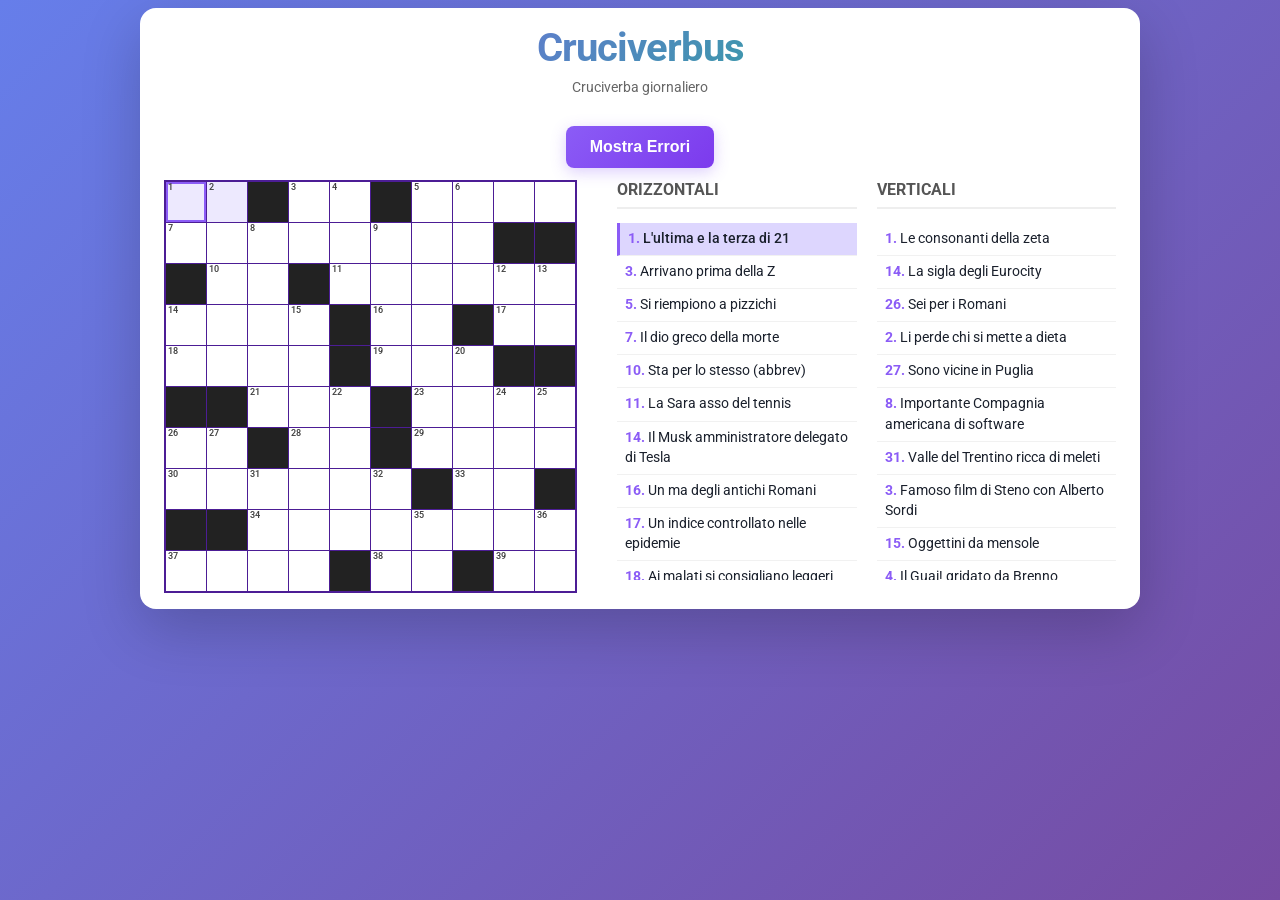
==== commit 61ec3945: "deploy: 124a339c39c4d1a05d5ce65a2f74898c6542a954" ====
--- a/index.html
+++ b/index.html
@@ -63,22 +63,16 @@
                     
 
                     
+                    <div class="grid-cell black"></div>
+                    
+                    
+                    
+                    
+
+                    
                     <div class="cell-wrapper">
                         
                         <span class="cell-number">3</span>
-                        
-                        <input type="text" class="grid-cell white" maxlength="1" data-r="0"
-                            data-c="2" autocomplete="off">
-                    </div>
-                    
-                    
-                    
-                    
-
-                    
-                    <div class="cell-wrapper">
-                        
-                        <span class="cell-number">4</span>
                         
                         <input type="text" class="grid-cell white" maxlength="1" data-r="0"
                             data-c="3" autocomplete="off">
@@ -91,7 +85,7 @@
                     
                     <div class="cell-wrapper">
                         
-                        <span class="cell-number">5</span>
+                        <span class="cell-number">4</span>
                         
                         <input type="text" class="grid-cell white" maxlength="1" data-r="0"
                             data-c="4" autocomplete="off">
@@ -102,20 +96,16 @@
                     
 
                     
-                    <div class="cell-wrapper">
-                        
-                        <input type="text" class="grid-cell white" maxlength="1" data-r="0"
-                            data-c="5" autocomplete="off">
-                    </div>
-                    
-                    
-                    
-                    
-
-                    
-                    <div class="cell-wrapper">
-                        
-                        <span class="cell-number">6</span>
+                    <div class="grid-cell black"></div>
+                    
+                    
+                    
+                    
+
+                    
+                    <div class="cell-wrapper">
+                        
+                        <span class="cell-number">5</span>
                         
                         <input type="text" class="grid-cell white" maxlength="1" data-r="0"
                             data-c="6" autocomplete="off">
@@ -128,6 +118,8 @@
                     
                     <div class="cell-wrapper">
                         
+                        <span class="cell-number">6</span>
+                        
                         <input type="text" class="grid-cell white" maxlength="1" data-r="0"
                             data-c="7" autocomplete="off">
                     </div>
@@ -139,8 +131,6 @@
                     
                     <div class="cell-wrapper">
                         
-                        <span class="cell-number">7</span>
-                        
                         <input type="text" class="grid-cell white" maxlength="1" data-r="0"
                             data-c="8" autocomplete="off">
                     </div>
@@ -150,26 +140,34 @@
                     
 
                     
-                    <div class="grid-cell black"></div>
-                    
-                    
-                    
-                    
-                    
-                    
-                    
-
-                    
-                    <div class="grid-cell black"></div>
-                    
-                    
-                    
-                    
-
-                    
-                    <div class="cell-wrapper">
-                        
-                        <span class="cell-number">8</span>
+                    <div class="cell-wrapper">
+                        
+                        <input type="text" class="grid-cell white" maxlength="1" data-r="0"
+                            data-c="9" autocomplete="off">
+                    </div>
+                    
+                    
+                    
+                    
+                    
+                    
+                    
+
+                    
+                    <div class="cell-wrapper">
+                        
+                        <span class="cell-number">7</span>
+                        
+                        <input type="text" class="grid-cell white" maxlength="1" data-r="1"
+                            data-c="0" autocomplete="off">
+                    </div>
+                    
+                    
+                    
+                    
+
+                    
+                    <div class="cell-wrapper">
                         
                         <input type="text" class="grid-cell white" maxlength="1" data-r="1"
                             data-c="1" autocomplete="off">
@@ -182,6 +180,8 @@
                     
                     <div class="cell-wrapper">
                         
+                        <span class="cell-number">8</span>
+                        
                         <input type="text" class="grid-cell white" maxlength="1" data-r="1"
                             data-c="2" autocomplete="off">
                     </div>
@@ -213,7 +213,13 @@
                     
 
                     
-                    <div class="grid-cell black"></div>
+                    <div class="cell-wrapper">
+                        
+                        <span class="cell-number">9</span>
+                        
+                        <input type="text" class="grid-cell white" maxlength="1" data-r="1"
+                            data-c="5" autocomplete="off">
+                    </div>
                     
                     
                     
@@ -231,20 +237,35 @@
                     
 
                     
-                    <div class="grid-cell black"></div>
-                    
-                    
-                    
-                    
-
-                    
-                    <div class="cell-wrapper">
-                        
-                        <span class="cell-number">9</span>
+                    <div class="cell-wrapper">
                         
                         <input type="text" class="grid-cell white" maxlength="1" data-r="1"
-                            data-c="8" autocomplete="off">
-                    </div>
+                            data-c="7" autocomplete="off">
+                    </div>
+                    
+                    
+                    
+                    
+
+                    
+                    <div class="grid-cell black"></div>
+                    
+                    
+                    
+                    
+
+                    
+                    <div class="grid-cell black"></div>
+                    
+                    
+                    
+                    
+                    
+                    
+                    
+
+                    
+                    <div class="grid-cell black"></div>
                     
                     
                     
@@ -254,33 +275,6 @@
                     <div class="cell-wrapper">
                         
                         <span class="cell-number">10</span>
-                        
-                        <input type="text" class="grid-cell white" maxlength="1" data-r="1"
-                            data-c="9" autocomplete="off">
-                    </div>
-                    
-                    
-                    
-                    
-                    
-                    
-                    
-
-                    
-                    <div class="cell-wrapper">
-                        
-                        <span class="cell-number">11</span>
-                        
-                        <input type="text" class="grid-cell white" maxlength="1" data-r="2"
-                            data-c="0" autocomplete="off">
-                    </div>
-                    
-                    
-                    
-                    
-
-                    
-                    <div class="cell-wrapper">
                         
                         <input type="text" class="grid-cell white" maxlength="1" data-r="2"
                             data-c="1" autocomplete="off">
@@ -302,18 +296,16 @@
                     
 
                     
-                    <div class="cell-wrapper">
-                        
-                        <input type="text" class="grid-cell white" maxlength="1" data-r="2"
-                            data-c="3" autocomplete="off">
-                    </div>
-                    
-                    
-                    
-                    
-
-                    
-                    <div class="cell-wrapper">
+                    <div class="grid-cell black"></div>
+                    
+                    
+                    
+                    
+
+                    
+                    <div class="cell-wrapper">
+                        
+                        <span class="cell-number">11</span>
                         
                         <input type="text" class="grid-cell white" maxlength="1" data-r="2"
                             data-c="4" autocomplete="off">
@@ -348,8 +340,6 @@
                     
                     <div class="cell-wrapper">
                         
-                        <span class="cell-number">12</span>
-                        
                         <input type="text" class="grid-cell white" maxlength="1" data-r="2"
                             data-c="7" autocomplete="off">
                     </div>
@@ -359,14 +349,22 @@
                     
 
                     
-                    <div class="grid-cell black"></div>
-                    
-                    
-                    
-                    
-
-                    
-                    <div class="cell-wrapper">
+                    <div class="cell-wrapper">
+                        
+                        <span class="cell-number">12</span>
+                        
+                        <input type="text" class="grid-cell white" maxlength="1" data-r="2"
+                            data-c="8" autocomplete="off">
+                    </div>
+                    
+                    
+                    
+                    
+
+                    
+                    <div class="cell-wrapper">
+                        
+                        <span class="cell-number">13</span>
                         
                         <input type="text" class="grid-cell white" maxlength="1" data-r="2"
                             data-c="9" autocomplete="off">
@@ -382,7 +380,7 @@
                     
                     <div class="cell-wrapper">
                         
-                        <span class="cell-number">13</span>
+                        <span class="cell-number">14</span>
                         
                         <input type="text" class="grid-cell white" maxlength="1" data-r="3"
                             data-c="0" autocomplete="off">
@@ -404,16 +402,20 @@
                     
 
                     
-                    <div class="grid-cell black"></div>
-                    
-                    
-                    
-                    
-
-                    
-                    <div class="cell-wrapper">
-                        
-                        <span class="cell-number">14</span>
+                    <div class="cell-wrapper">
+                        
+                        <input type="text" class="grid-cell white" maxlength="1" data-r="3"
+                            data-c="2" autocomplete="off">
+                    </div>
+                    
+                    
+                    
+                    
+
+                    
+                    <div class="cell-wrapper">
+                        
+                        <span class="cell-number">15</span>
                         
                         <input type="text" class="grid-cell white" maxlength="1" data-r="3"
                             data-c="3" autocomplete="off">
@@ -424,27 +426,27 @@
                     
 
                     
-                    <div class="cell-wrapper">
+                    <div class="grid-cell black"></div>
+                    
+                    
+                    
+                    
+
+                    
+                    <div class="cell-wrapper">
+                        
+                        <span class="cell-number">16</span>
                         
                         <input type="text" class="grid-cell white" maxlength="1" data-r="3"
-                            data-c="4" autocomplete="off">
-                    </div>
-                    
-                    
-                    
-                    
-
-                    
-                    <div class="grid-cell black"></div>
-                    
-                    
-                    
-                    
-
-                    
-                    <div class="cell-wrapper">
-                        
-                        <span class="cell-number">15</span>
+                            data-c="5" autocomplete="off">
+                    </div>
+                    
+                    
+                    
+                    
+
+                    
+                    <div class="cell-wrapper">
                         
                         <input type="text" class="grid-cell white" maxlength="1" data-r="3"
                             data-c="6" autocomplete="off">
@@ -455,18 +457,20 @@
                     
 
                     
-                    <div class="cell-wrapper">
+                    <div class="grid-cell black"></div>
+                    
+                    
+                    
+                    
+
+                    
+                    <div class="cell-wrapper">
+                        
+                        <span class="cell-number">17</span>
                         
                         <input type="text" class="grid-cell white" maxlength="1" data-r="3"
-                            data-c="7" autocomplete="off">
-                    </div>
-                    
-                    
-                    
-                    
-
-                    
-                    <div class="grid-cell black"></div>
+                            data-c="8" autocomplete="off">
+                    </div>
                     
                     
                     
@@ -489,7 +493,7 @@
                     
                     <div class="cell-wrapper">
                         
-                        <span class="cell-number">16</span>
+                        <span class="cell-number">18</span>
                         
                         <input type="text" class="grid-cell white" maxlength="1" data-r="4"
                             data-c="0" autocomplete="off">
@@ -513,8 +517,6 @@
                     
                     <div class="cell-wrapper">
                         
-                        <span class="cell-number">17</span>
-                        
                         <input type="text" class="grid-cell white" maxlength="1" data-r="4"
                             data-c="2" autocomplete="off">
                     </div>
@@ -524,20 +526,18 @@
                     
 
                     
-                    <div class="grid-cell black"></div>
-                    
-                    
-                    
-                    
-
-                    
-                    <div class="cell-wrapper">
-                        
-                        <span class="cell-number">18</span>
+                    <div class="cell-wrapper">
                         
                         <input type="text" class="grid-cell white" maxlength="1" data-r="4"
-                            data-c="4" autocomplete="off">
-                    </div>
+                            data-c="3" autocomplete="off">
+                    </div>
+                    
+                    
+                    
+                    
+
+                    
+                    <div class="grid-cell black"></div>
                     
                     
                     
@@ -570,6 +570,8 @@
                     
                     <div class="cell-wrapper">
                         
+                        <span class="cell-number">20</span>
+                        
                         <input type="text" class="grid-cell white" maxlength="1" data-r="4"
                             data-c="7" autocomplete="off">
                     </div>
@@ -612,7 +614,7 @@
                     
                     <div class="cell-wrapper">
                         
-                        <span class="cell-number">20</span>
+                        <span class="cell-number">21</span>
                         
                         <input type="text" class="grid-cell white" maxlength="1" data-r="5"
                             data-c="2" autocomplete="off">
@@ -625,8 +627,6 @@
                     
                     <div class="cell-wrapper">
                         
-                        <span class="cell-number">21</span>
-                        
                         <input type="text" class="grid-cell white" maxlength="1" data-r="5"
                             data-c="3" autocomplete="off">
                     </div>
@@ -638,6 +638,8 @@
                     
                     <div class="cell-wrapper">
                         
+                        <span class="cell-number">22</span>
+                        
                         <input type="text" class="grid-cell white" maxlength="1" data-r="5"
                             data-c="4" autocomplete="off">
                     </div>
@@ -647,27 +649,27 @@
                     
 
                     
-                    <div class="cell-wrapper">
+                    <div class="grid-cell black"></div>
+                    
+                    
+                    
+                    
+
+                    
+                    <div class="cell-wrapper">
+                        
+                        <span class="cell-number">23</span>
                         
                         <input type="text" class="grid-cell white" maxlength="1" data-r="5"
-                            data-c="5" autocomplete="off">
-                    </div>
-                    
-                    
-                    
-                    
-
-                    
-                    <div class="grid-cell black"></div>
-                    
-                    
-                    
-                    
-
-                    
-                    <div class="cell-wrapper">
-                        
-                        <span class="cell-number">22</span>
+                            data-c="6" autocomplete="off">
+                    </div>
+                    
+                    
+                    
+                    
+
+                    
+                    <div class="cell-wrapper">
                         
                         <input type="text" class="grid-cell white" maxlength="1" data-r="5"
                             data-c="7" autocomplete="off">
@@ -680,7 +682,7 @@
                     
                     <div class="cell-wrapper">
                         
-                        <span class="cell-number">23</span>
+                        <span class="cell-number">24</span>
                         
                         <input type="text" class="grid-cell white" maxlength="1" data-r="5"
                             data-c="8" autocomplete="off">
@@ -693,7 +695,7 @@
                     
                     <div class="cell-wrapper">
                         
-                        <span class="cell-number">24</span>
+                        <span class="cell-number">25</span>
                         
                         <input type="text" class="grid-cell white" maxlength="1" data-r="5"
                             data-c="9" autocomplete="off">
@@ -709,7 +711,7 @@
                     
                     <div class="cell-wrapper">
                         
-                        <span class="cell-number">25</span>
+                        <span class="cell-number">26</span>
                         
                         <input type="text" class="grid-cell white" maxlength="1" data-r="6"
                             data-c="0" autocomplete="off">
@@ -720,27 +722,29 @@
                     
 
                     
-                    <div class="grid-cell black"></div>
-                    
-                    
-                    
-                    
-
-                    
-                    <div class="cell-wrapper">
-                        
-                        <span class="cell-number">26</span>
+                    <div class="cell-wrapper">
+                        
+                        <span class="cell-number">27</span>
                         
                         <input type="text" class="grid-cell white" maxlength="1" data-r="6"
-                            data-c="2" autocomplete="off">
-                    </div>
-                    
-                    
-                    
-                    
-
-                    
-                    <div class="cell-wrapper">
+                            data-c="1" autocomplete="off">
+                    </div>
+                    
+                    
+                    
+                    
+
+                    
+                    <div class="grid-cell black"></div>
+                    
+                    
+                    
+                    
+
+                    
+                    <div class="cell-wrapper">
+                        
+                        <span class="cell-number">28</span>
                         
                         <input type="text" class="grid-cell white" maxlength="1" data-r="6"
                             data-c="3" autocomplete="off">
@@ -751,29 +755,27 @@
                     
 
                     
-                    <div class="grid-cell black"></div>
-                    
-                    
-                    
-                    
-
-                    
-                    <div class="cell-wrapper">
-                        
-                        <span class="cell-number">27</span>
+                    <div class="cell-wrapper">
                         
                         <input type="text" class="grid-cell white" maxlength="1" data-r="6"
-                            data-c="5" autocomplete="off">
-                    </div>
-                    
-                    
-                    
-                    
-
-                    
-                    <div class="cell-wrapper">
-                        
-                        <span class="cell-number">28</span>
+                            data-c="4" autocomplete="off">
+                    </div>
+                    
+                    
+                    
+                    
+
+                    
+                    <div class="grid-cell black"></div>
+                    
+                    
+                    
+                    
+
+                    
+                    <div class="cell-wrapper">
+                        
+                        <span class="cell-number">29</span>
                         
                         <input type="text" class="grid-cell white" maxlength="1" data-r="6"
                             data-c="6" autocomplete="off">
@@ -784,16 +786,18 @@
                     
 
                     
-                    <div class="grid-cell black"></div>
-                    
-                    
-                    
-                    
-
-                    
-                    <div class="cell-wrapper">
-                        
-                        <span class="cell-number">29</span>
+                    <div class="cell-wrapper">
+                        
+                        <input type="text" class="grid-cell white" maxlength="1" data-r="6"
+                            data-c="7" autocomplete="off">
+                    </div>
+                    
+                    
+                    
+                    
+
+                    
+                    <div class="cell-wrapper">
                         
                         <input type="text" class="grid-cell white" maxlength="1" data-r="6"
                             data-c="8" autocomplete="off">
@@ -820,6 +824,8 @@
                     
                     <div class="cell-wrapper">
                         
+                        <span class="cell-number">30</span>
+                        
                         <input type="text" class="grid-cell white" maxlength="1" data-r="7"
                             data-c="0" autocomplete="off">
                     </div>
@@ -829,16 +835,20 @@
                     
 
                     
-                    <div class="grid-cell black"></div>
-                    
-                    
-                    
-                    
-
-                    
-                    <div class="cell-wrapper">
-                        
-                        <span class="cell-number">30</span>
+                    <div class="cell-wrapper">
+                        
+                        <input type="text" class="grid-cell white" maxlength="1" data-r="7"
+                            data-c="1" autocomplete="off">
+                    </div>
+                    
+                    
+                    
+                    
+
+                    
+                    <div class="cell-wrapper">
+                        
+                        <span class="cell-number">31</span>
                         
                         <input type="text" class="grid-cell white" maxlength="1" data-r="7"
                             data-c="2" autocomplete="off">
@@ -873,6 +883,8 @@
                     
                     <div class="cell-wrapper">
                         
+                        <span class="cell-number">32</span>
+                        
                         <input type="text" class="grid-cell white" maxlength="1" data-r="7"
                             data-c="5" autocomplete="off">
                     </div>
@@ -882,20 +894,16 @@
                     
 
                     
-                    <div class="cell-wrapper">
-                        
-                        <input type="text" class="grid-cell white" maxlength="1" data-r="7"
-                            data-c="6" autocomplete="off">
-                    </div>
-                    
-                    
-                    
-                    
-
-                    
-                    <div class="cell-wrapper">
-                        
-                        <span class="cell-number">31</span>
+                    <div class="grid-cell black"></div>
+                    
+                    
+                    
+                    
+
+                    
+                    <div class="cell-wrapper">
+                        
+                        <span class="cell-number">33</span>
                         
                         <input type="text" class="grid-cell white" maxlength="1" data-r="7"
                             data-c="7" autocomplete="off">
@@ -917,47 +925,37 @@
                     
 
                     
-                    <div class="cell-wrapper">
-                        
-                        <input type="text" class="grid-cell white" maxlength="1" data-r="7"
-                            data-c="9" autocomplete="off">
-                    </div>
-                    
-                    
-                    
-                    
-                    
-                    
-                    
-
-                    
-                    <div class="cell-wrapper">
-                        
-                        <span class="cell-number">32</span>
+                    <div class="grid-cell black"></div>
+                    
+                    
+                    
+                    
+                    
+                    
+                    
+
+                    
+                    <div class="grid-cell black"></div>
+                    
+                    
+                    
+                    
+
+                    
+                    <div class="grid-cell black"></div>
+                    
+                    
+                    
+                    
+
+                    
+                    <div class="cell-wrapper">
+                        
+                        <span class="cell-number">34</span>
                         
                         <input type="text" class="grid-cell white" maxlength="1" data-r="8"
-                            data-c="0" autocomplete="off">
-                    </div>
-                    
-                    
-                    
-                    
-
-                    
-                    <div class="cell-wrapper">
-                        
-                        <span class="cell-number">33</span>
-                        
-                        <input type="text" class="grid-cell white" maxlength="1" data-r="8"
-                            data-c="1" autocomplete="off">
-                    </div>
-                    
-                    
-                    
-                    
-
-                    
-                    <div class="grid-cell black"></div>
+                            data-c="2" autocomplete="off">
+                    </div>
                     
                     
                     
@@ -975,16 +973,18 @@
                     
 
                     
-                    <div class="grid-cell black"></div>
-                    
-                    
-                    
-                    
-
-                    
-                    <div class="cell-wrapper">
-                        
-                        <span class="cell-number">34</span>
+                    <div class="cell-wrapper">
+                        
+                        <input type="text" class="grid-cell white" maxlength="1" data-r="8"
+                            data-c="4" autocomplete="off">
+                    </div>
+                    
+                    
+                    
+                    
+
+                    
+                    <div class="cell-wrapper">
                         
                         <input type="text" class="grid-cell white" maxlength="1" data-r="8"
                             data-c="5" autocomplete="off">
@@ -997,6 +997,8 @@
                     
                     <div class="cell-wrapper">
                         
+                        <span class="cell-number">35</span>
+                        
                         <input type="text" class="grid-cell white" maxlength="1" data-r="8"
                             data-c="6" autocomplete="off">
                     </div>
@@ -1028,26 +1030,36 @@
                     
 
                     
-                    <div class="grid-cell black"></div>
-                    
-                    
-                    
-                    
-                    
-                    
-                    
-
-                    
-                    <div class="grid-cell black"></div>
-                    
-                    
-                    
-                    
-
-                    
-                    <div class="cell-wrapper">
-                        
-                        <span class="cell-number">35</span>
+                    <div class="cell-wrapper">
+                        
+                        <span class="cell-number">36</span>
+                        
+                        <input type="text" class="grid-cell white" maxlength="1" data-r="8"
+                            data-c="9" autocomplete="off">
+                    </div>
+                    
+                    
+                    
+                    
+                    
+                    
+                    
+
+                    
+                    <div class="cell-wrapper">
+                        
+                        <span class="cell-number">37</span>
+                        
+                        <input type="text" class="grid-cell white" maxlength="1" data-r="9"
+                            data-c="0" autocomplete="off">
+                    </div>
+                    
+                    
+                    
+                    
+
+                    
+                    <div class="cell-wrapper">
                         
                         <input type="text" class="grid-cell white" maxlength="1" data-r="9"
                             data-c="1" autocomplete="off">
@@ -1080,18 +1092,16 @@
                     
 
                     
-                    <div class="cell-wrapper">
-                        
-                        <input type="text" class="grid-cell white" maxlength="1" data-r="9"
-                            data-c="4" autocomplete="off">
-                    </div>
-                    
-                    
-                    
-                    
-
-                    
-                    <div class="cell-wrapper">
+                    <div class="grid-cell black"></div>
+                    
+                    
+                    
+                    
+
+                    
+                    <div class="cell-wrapper">
+                        
+                        <span class="cell-number">38</span>
                         
                         <input type="text" class="grid-cell white" maxlength="1" data-r="9"
                             data-c="5" autocomplete="off">
@@ -1113,18 +1123,16 @@
                     
 
                     
-                    <div class="cell-wrapper">
-                        
-                        <input type="text" class="grid-cell white" maxlength="1" data-r="9"
-                            data-c="7" autocomplete="off">
-                    </div>
-                    
-                    
-                    
-                    
-
-                    
-                    <div class="cell-wrapper">
+                    <div class="grid-cell black"></div>
+                    
+                    
+                    
+                    
+
+                    
+                    <div class="cell-wrapper">
+                        
+                        <span class="cell-number">39</span>
                         
                         <input type="text" class="grid-cell white" maxlength="1" data-r="9"
                             data-c="8" autocomplete="off">
@@ -1152,75 +1160,91 @@
                     <ul id="across-clues">
                         
                         <li id="clue-across-0" data-id="0" data-dir="across">
-                            <span class="clue-num">1.</span> Delicato intervento chirurgico al cervello
+                            <span class="clue-num">1.</span> L'ultima e la terza di 21
                         </li>
                         
                         <li id="clue-across-1" data-id="1" data-dir="across">
-                            <span class="clue-num">8.</span> Governarono la Serenissima
+                            <span class="clue-num">3.</span> Arrivano prima della Z
                         </li>
                         
                         <li id="clue-across-2" data-id="2" data-dir="across">
-                            <span class="clue-num">9.</span> Iniziali di Szabò
+                            <span class="clue-num">5.</span> Si riempiono a pizzichi
                         </li>
                         
                         <li id="clue-across-3" data-id="3" data-dir="across">
-                            <span class="clue-num">11.</span> Il tenore de La Valchiria
+                            <span class="clue-num">7.</span> Il dio greco della morte
                         </li>
                         
                         <li id="clue-across-4" data-id="4" data-dir="across">
-                            <span class="clue-num">13.</span> Vota in Parlamento
+                            <span class="clue-num">10.</span> Sta per lo stesso (abbrev)
                         </li>
                         
                         <li id="clue-across-5" data-id="5" data-dir="across">
-                            <span class="clue-num">14.</span> Il Filippo ritratto da Tiziano
+                            <span class="clue-num">11.</span> La Sara asso del tennis
                         </li>
                         
                         <li id="clue-across-6" data-id="6" data-dir="across">
-                            <span class="clue-num">15.</span> Famosa favola di Esopo
+                            <span class="clue-num">14.</span> Il Musk amministratore delegato di Tesla
                         </li>
                         
                         <li id="clue-across-7" data-id="7" data-dir="across">
-                            <span class="clue-num">16.</span> Mitico enorme volatile delle Mille e una notte
+                            <span class="clue-num">16.</span> Un ma degli antichi Romani
                         </li>
                         
                         <li id="clue-across-8" data-id="8" data-dir="across">
-                            <span class="clue-num">18.</span> Uno scrittore di catastrofi
+                            <span class="clue-num">17.</span> Un indice controllato nelle epidemie
                         </li>
                         
                         <li id="clue-across-9" data-id="9" data-dir="across">
-                            <span class="clue-num">20.</span> Regione dell'Arabia Saudita
+                            <span class="clue-num">18.</span> Ai malati si consigliano leggeri
                         </li>
                         
                         <li id="clue-across-10" data-id="10" data-dir="across">
-                            <span class="clue-num">22.</span> La dea della vendetta
+                            <span class="clue-num">19.</span> Una lettera greca
                         </li>
                         
                         <li id="clue-across-11" data-id="11" data-dir="across">
-                            <span class="clue-num">26.</span> Una sigla da radioamatori
+                            <span class="clue-num">21.</span> Il Brian musicista inglese
                         </li>
                         
                         <li id="clue-across-12" data-id="12" data-dir="across">
-                            <span class="clue-num">27.</span> Una sigla da radioamatori
+                            <span class="clue-num">23.</span> Una costellazione boreale
                         </li>
                         
                         <li id="clue-across-13" data-id="13" data-dir="across">
-                            <span class="clue-num">29.</span> Un indice controllato nelle epidemie
+                            <span class="clue-num">26.</span> È déjà se non è originale
                         </li>
                         
                         <li id="clue-across-14" data-id="14" data-dir="across">
-                            <span class="clue-num">30.</span> Il distretto dell'impero persiano
+                            <span class="clue-num">28.</span> Sta per nostro
                         </li>
                         
                         <li id="clue-across-15" data-id="15" data-dir="across">
-                            <span class="clue-num">32.</span> Apre Il Cinque Maggio
+                            <span class="clue-num">29.</span> Il dio egizio della distruzione
                         </li>
                         
                         <li id="clue-across-16" data-id="16" data-dir="across">
-                            <span class="clue-num">34.</span> Un supereroe dei fumetti
+                            <span class="clue-num">30.</span> I ladri non ancora identificati
                         </li>
                         
                         <li id="clue-across-17" data-id="17" data-dir="across">
-                            <span class="clue-num">35.</span> Un rifugio a prova di bomba
+                            <span class="clue-num">33.</span> Le Nazioni Unite
+                        </li>
+                        
+                        <li id="clue-across-18" data-id="18" data-dir="across">
+                            <span class="clue-num">34.</span> Il Toscani fotografo
+                        </li>
+                        
+                        <li id="clue-across-19" data-id="19" data-dir="across">
+                            <span class="clue-num">37.</span> Fanno male quando fanno i calcoli
+                        </li>
+                        
+                        <li id="clue-across-20" data-id="20" data-dir="across">
+                            <span class="clue-num">38.</span> Segnala la fine dell'esercizio acrobatico
+                        </li>
+                        
+                        <li id="clue-across-21" data-id="21" data-dir="across">
+                            <span class="clue-num">39.</span> Una sigla da radioamatori
                         </li>
                         
                     </ul>
@@ -1229,76 +1253,92 @@
                     <h2>Verticali</h2>
                     <ul id="down-clues">
                         
-                        <li id="clue-down-18" data-id="18" data-dir="down">
-                            <span class="clue-num">11.</span> Il signore di Trilussa
-                        </li>
-                        
-                        <li id="clue-down-19" data-id="19" data-dir="down">
-                            <span class="clue-num">25.</span> La West del cinema
-                        </li>
-                        
-                        <li id="clue-down-20" data-id="20" data-dir="down">
-                            <span class="clue-num">2.</span> Regnava nel Walhalla
-                        </li>
-                        
-                        <li id="clue-down-21" data-id="21" data-dir="down">
-                            <span class="clue-num">33.</span> Il dittongo in Germania
-                        </li>
-                        
                         <li id="clue-down-22" data-id="22" data-dir="down">
-                            <span class="clue-num">3.</span> I velisti virano attorno a esse
+                            <span class="clue-num">1.</span> Le consonanti della zeta
                         </li>
                         
                         <li id="clue-down-23" data-id="23" data-dir="down">
-                            <span class="clue-num">17.</span> Nessuno ci si raccapezza
+                            <span class="clue-num">14.</span> La sigla degli Eurocity
                         </li>
                         
                         <li id="clue-down-24" data-id="24" data-dir="down">
-                            <span class="clue-num">4.</span> Un nome del giorno
+                            <span class="clue-num">26.</span> Sei per i Romani
                         </li>
                         
                         <li id="clue-down-25" data-id="25" data-dir="down">
-                            <span class="clue-num">21.</span> Il bel mondo che conduce una vita brillante
+                            <span class="clue-num">2.</span> Li perde chi si mette a dieta
                         </li>
                         
                         <li id="clue-down-26" data-id="26" data-dir="down">
-                            <span class="clue-num">5.</span> Lo sono quelli che arrossiscono facilmente
+                            <span class="clue-num">27.</span> Sono vicine in Puglia
                         </li>
                         
                         <li id="clue-down-27" data-id="27" data-dir="down">
-                            <span class="clue-num">19.</span> La paga per 60 minuti
+                            <span class="clue-num">8.</span> Importante Compagnia americana di software
                         </li>
                         
                         <li id="clue-down-28" data-id="28" data-dir="down">
-                            <span class="clue-num">6.</span> La città della California sede di Facebook
+                            <span class="clue-num">31.</span> Valle del Trentino ricca di meleti
                         </li>
                         
                         <li id="clue-down-29" data-id="29" data-dir="down">
-                            <span class="clue-num">28.</span> Più è alto
+                            <span class="clue-num">3.</span> Famoso film di Steno con Alberto Sordi
                         </li>
                         
                         <li id="clue-down-30" data-id="30" data-dir="down">
-                            <span class="clue-num">12.</span> Mangia le pedine
+                            <span class="clue-num">15.</span> Oggettini da mensole
                         </li>
                         
                         <li id="clue-down-31" data-id="31" data-dir="down">
-                            <span class="clue-num">31.</span> Un per degli Spagnoli
+                            <span class="clue-num">4.</span> Il Guai! gridato da Brenno
                         </li>
                         
                         <li id="clue-down-32" data-id="32" data-dir="down">
-                            <span class="clue-num">7.</span> Il dittongo del Cairo
+                            <span class="clue-num">22.</span> Fanno i tagli con l'acqua
                         </li>
                         
                         <li id="clue-down-33" data-id="33" data-dir="down">
-                            <span class="clue-num">23.</span> Delicati ornamenti per la biancheria
+                            <span class="clue-num">9.</span> Il nomignolo di un Giovanni grande CT del calcio
                         </li>
                         
                         <li id="clue-down-34" data-id="34" data-dir="down">
-                            <span class="clue-num">10.</span> Un noto corriere espresso
+                            <span class="clue-num">32.</span> L'Andric che iscrisse Il ponte sulla Drina
                         </li>
                         
                         <li id="clue-down-35" data-id="35" data-dir="down">
-                            <span class="clue-num">24.</span> Una e greca
+                            <span class="clue-num">5.</span> Un moschettiere di Dumas
+                        </li>
+                        
+                        <li id="clue-down-36" data-id="36" data-dir="down">
+                            <span class="clue-num">35.</span> Un'insegna da stazioni di servizio
+                        </li>
+                        
+                        <li id="clue-down-37" data-id="37" data-dir="down">
+                            <span class="clue-num">6.</span> Invece di Marisa
+                        </li>
+                        
+                        <li id="clue-down-38" data-id="38" data-dir="down">
+                            <span class="clue-num">20.</span> Celebre tragedia di Voltaire
+                        </li>
+                        
+                        <li id="clue-down-39" data-id="39" data-dir="down">
+                            <span class="clue-num">12.</span> Si scrive per numero
+                        </li>
+                        
+                        <li id="clue-down-40" data-id="40" data-dir="down">
+                            <span class="clue-num">24.</span> La si dà alle bottiglie piene
+                        </li>
+                        
+                        <li id="clue-down-41" data-id="41" data-dir="down">
+                            <span class="clue-num">13.</span> Ti vedi allo specchio
+                        </li>
+                        
+                        <li id="clue-down-42" data-id="42" data-dir="down">
+                            <span class="clue-num">25.</span> Si dice prendendo atto
+                        </li>
+                        
+                        <li id="clue-down-43" data-id="43" data-dir="down">
+                            <span class="clue-num">36.</span> Una sigla da radioamatori
                         </li>
                         
                     </ul>
@@ -1318,7 +1358,7 @@
     </div>
 
     <script>
-        const puzzleData = {"rows": 10, "cols": 10, "grid": ["LOBOTOMIA#", "#DOGI#E#IS", "SIEGMUND#D", "ON#II#LA#A", "ROC#DOOM##", "##ASIR#ATE", "M#OM#AM#RT", "A#SATRAPIA", "EI#R#IRON#", "#ANTIAEREO"], "clues": {"across": [{"id": 0, "row": 0, "col": 0, "word": "LOBOTOMIA", "clue": "Delicato intervento chirurgico al cervello\r", "clueNum": 1}, {"id": 1, "row": 1, "col": 1, "word": "DOGI", "clue": "Governarono la Serenissima\r", "clueNum": 8}, {"id": 2, "row": 1, "col": 8, "word": "IS", "clue": "Iniziali di Szab\u00f2\r", "clueNum": 9}, {"id": 3, "row": 2, "col": 0, "word": "SIEGMUND", "clue": "Il tenore de La Valchiria\r", "clueNum": 11}, {"id": 4, "row": 3, "col": 0, "word": "ON", "clue": "Vota in Parlamento\r", "clueNum": 13}, {"id": 5, "row": 3, "col": 3, "word": "II", "clue": "Il Filippo ritratto da Tiziano\r", "clueNum": 14}, {"id": 6, "row": 3, "col": 6, "word": "LA", "clue": "Famosa favola di Esopo\r", "clueNum": 15}, {"id": 7, "row": 4, "col": 0, "word": "ROC", "clue": "Mitico enorme volatile delle Mille e una notte\r", "clueNum": 16}, {"id": 8, "row": 4, "col": 4, "word": "DOOM", "clue": "Uno scrittore di catastrofi\r", "clueNum": 18}, {"id": 9, "row": 5, "col": 2, "word": "ASIR", "clue": "Regione dell'Arabia Saudita\r", "clueNum": 20}, {"id": 10, "row": 5, "col": 7, "word": "ATE", "clue": "La dea della vendetta\r", "clueNum": 22}, {"id": 11, "row": 6, "col": 2, "word": "OM", "clue": "Una sigla da radioamatori\r", "clueNum": 26}, {"id": 12, "row": 6, "col": 5, "word": "AM", "clue": "Una sigla da radioamatori\r", "clueNum": 27}, {"id": 13, "row": 6, "col": 8, "word": "RT", "clue": "Un indice controllato nelle epidemie\r", "clueNum": 29}, {"id": 14, "row": 7, "col": 2, "word": "SATRAPIA", "clue": "Il distretto dell'impero persiano\r", "clueNum": 30}, {"id": 15, "row": 8, "col": 0, "word": "EI", "clue": "Apre Il Cinque Maggio\r", "clueNum": 32}, {"id": 16, "row": 8, "col": 5, "word": "IRON", "clue": "Un supereroe dei fumetti\r", "clueNum": 34}, {"id": 17, "row": 9, "col": 1, "word": "ANTIAEREO", "clue": "Un rifugio a prova di bomba\r", "clueNum": 35}], "down": [{"id": 18, "row": 2, "col": 0, "word": "SOR", "clue": "Il signore di Trilussa\r", "clueNum": 11}, {"id": 19, "row": 6, "col": 0, "word": "MAE", "clue": "La West del cinema\r", "clueNum": 25}, {"id": 20, "row": 0, "col": 1, "word": "ODINO", "clue": "Regnava nel Walhalla\r", "clueNum": 2}, {"id": 21, "row": 8, "col": 1, "word": "IA", "clue": "Il dittongo in Germania\r", "clueNum": 33}, {"id": 22, "row": 0, "col": 2, "word": "BOE", "clue": "I velisti virano attorno a esse\r", "clueNum": 3}, {"id": 23, "row": 4, "col": 2, "word": "CAOS", "clue": "Nessuno ci si raccapezza\r", "clueNum": 17}, {"id": 24, "row": 0, "col": 3, "word": "OGGI", "clue": "Un nome del giorno\r", "clueNum": 4}, {"id": 25, "row": 5, "col": 3, "word": "SMART", "clue": "Il bel mondo che conduce una vita brillante\r", "clueNum": 21}, {"id": 26, "row": 0, "col": 4, "word": "TIMIDI", "clue": "Lo sono quelli che arrossiscono facilmente\r", "clueNum": 5}, {"id": 27, "row": 4, "col": 5, "word": "ORARIA", "clue": "La paga per 60 minuti\r", "clueNum": 19}, {"id": 28, "row": 0, "col": 6, "word": "MENLO", "clue": "La citt\u00e0 della California sede di Facebook\r", "clueNum": 6}, {"id": 29, "row": 6, "col": 6, "word": "MARE", "clue": "Pi\u00f9 \u00e8 alto\r", "clueNum": 28}, {"id": 30, "row": 2, "col": 7, "word": "DAMA", "clue": "Mangia le pedine\r", "clueNum": 12}, {"id": 31, "row": 7, "col": 7, "word": "POR", "clue": "Un per degli Spagnoli\r", "clueNum": 31}, {"id": 32, "row": 0, "col": 8, "word": "AI", "clue": "Il dittongo del Cairo\r", "clueNum": 7}, {"id": 33, "row": 5, "col": 8, "word": "TRINE", "clue": "Delicati ornamenti per la biancheria\r", "clueNum": 23}, {"id": 34, "row": 1, "col": 9, "word": "SDA", "clue": "Un noto corriere espresso\r", "clueNum": 10}, {"id": 35, "row": 5, "col": 9, "word": "ETA", "clue": "Una e greca\r", "clueNum": 24}]}, "cellNumbers": {"0,0": 1, "0,1": 2, "0,2": 3, "0,3": 4, "0,4": 5, "0,6": 6, "0,8": 7, "1,1": 8, "1,8": 9, "1,9": 10, "2,0": 11, "2,7": 12, "3,0": 13, "3,3": 14, "3,6": 15, "4,0": 16, "4,2": 17, "4,4": 18, "4,5": 19, "5,2": 20, "5,3": 21, "5,7": 22, "5,8": 23, "5,9": 24, "6,0": 25, "6,2": 26, "6,5": 27, "6,6": 28, "6,8": 29, "7,2": 30, "7,7": 31, "8,0": 32, "8,1": 33, "8,5": 34, "9,1": 35}};
+        const puzzleData = {"rows": 10, "cols": 10, "grid": ["ZC#UV#PIPE", "THANATOS##", "#ID#ERRANI", "ELON#AT#RT", "CIBI#PHI##", "##ENO#ORSA", "VU#NS#SETH", "IGNOTI#NU#", "##OLIVIERO", "RENI#OP#AM"], "clues": {"across": [{"id": 0, "row": 0, "col": 0, "word": "ZC", "clue": "L'ultima e la terza di 21\r", "clueNum": 1}, {"id": 1, "row": 0, "col": 3, "word": "UV", "clue": "Arrivano prima della Z\r", "clueNum": 3}, {"id": 2, "row": 0, "col": 6, "word": "PIPE", "clue": "Si riempiono a pizzichi\r", "clueNum": 5}, {"id": 3, "row": 1, "col": 0, "word": "THANATOS", "clue": "Il dio greco della morte\r", "clueNum": 7}, {"id": 4, "row": 2, "col": 1, "word": "ID", "clue": "Sta per lo stesso (abbrev)\r", "clueNum": 10}, {"id": 5, "row": 2, "col": 4, "word": "ERRANI", "clue": "La Sara asso del tennis\r", "clueNum": 11}, {"id": 6, "row": 3, "col": 0, "word": "ELON", "clue": "Il Musk amministratore delegato di Tesla\r", "clueNum": 14}, {"id": 7, "row": 3, "col": 5, "word": "AT", "clue": "Un ma degli antichi Romani\r", "clueNum": 16}, {"id": 8, "row": 3, "col": 8, "word": "RT", "clue": "Un indice controllato nelle epidemie\r", "clueNum": 17}, {"id": 9, "row": 4, "col": 0, "word": "CIBI", "clue": "Ai malati si consigliano leggeri\r", "clueNum": 18}, {"id": 10, "row": 4, "col": 5, "word": "PHI", "clue": "Una lettera greca\r", "clueNum": 19}, {"id": 11, "row": 5, "col": 2, "word": "ENO", "clue": "Il Brian musicista inglese\r", "clueNum": 21}, {"id": 12, "row": 5, "col": 6, "word": "ORSA", "clue": "Una costellazione boreale\r", "clueNum": 23}, {"id": 13, "row": 6, "col": 0, "word": "VU", "clue": "\u00c8 d\u00e9j\u00e0 se non \u00e8 originale\r", "clueNum": 26}, {"id": 14, "row": 6, "col": 3, "word": "NS", "clue": "Sta per nostro\r", "clueNum": 28}, {"id": 15, "row": 6, "col": 6, "word": "SETH", "clue": "Il dio egizio della distruzione\r", "clueNum": 29}, {"id": 16, "row": 7, "col": 0, "word": "IGNOTI", "clue": "I ladri non ancora identificati\r", "clueNum": 30}, {"id": 17, "row": 7, "col": 7, "word": "NU", "clue": "Le Nazioni Unite\r", "clueNum": 33}, {"id": 18, "row": 8, "col": 2, "word": "OLIVIERO", "clue": "Il Toscani fotografo\r", "clueNum": 34}, {"id": 19, "row": 9, "col": 0, "word": "RENI", "clue": "Fanno male quando fanno i calcoli\r", "clueNum": 37}, {"id": 20, "row": 9, "col": 5, "word": "OP", "clue": "Segnala la fine dell'esercizio acrobatico\r", "clueNum": 38}, {"id": 21, "row": 9, "col": 8, "word": "AM", "clue": "Una sigla da radioamatori\r", "clueNum": 39}], "down": [{"id": 22, "row": 0, "col": 0, "word": "ZT", "clue": "Le consonanti della zeta\r", "clueNum": 1}, {"id": 23, "row": 3, "col": 0, "word": "EC", "clue": "La sigla degli Eurocity\r", "clueNum": 14}, {"id": 24, "row": 6, "col": 0, "word": "VI", "clue": "Sei per i Romani\r", "clueNum": 26}, {"id": 25, "row": 0, "col": 1, "word": "CHILI", "clue": "Li perde chi si mette a dieta\r", "clueNum": 2}, {"id": 26, "row": 6, "col": 1, "word": "UG", "clue": "Sono vicine in Puglia\r", "clueNum": 27}, {"id": 27, "row": 1, "col": 2, "word": "ADOBE", "clue": "Importante Compagnia americana di software\r", "clueNum": 8}, {"id": 28, "row": 7, "col": 2, "word": "NON", "clue": "Valle del Trentino ricca di meleti\r", "clueNum": 31}, {"id": 29, "row": 0, "col": 3, "word": "UN", "clue": "Famoso film di Steno con Alberto Sordi\r", "clueNum": 3}, {"id": 30, "row": 3, "col": 3, "word": "NINNOLI", "clue": "Oggettini da mensole\r", "clueNum": 15}, {"id": 31, "row": 0, "col": 4, "word": "VAE", "clue": "Il Guai! gridato da Brenno\r", "clueNum": 4}, {"id": 32, "row": 5, "col": 4, "word": "OSTI", "clue": "Fanno i tagli con l'acqua\r", "clueNum": 22}, {"id": 33, "row": 1, "col": 5, "word": "TRAP", "clue": "Il nomignolo di un Giovanni grande CT del calcio\r", "clueNum": 9}, {"id": 34, "row": 7, "col": 5, "word": "IVO", "clue": "L'Andric che iscrisse Il ponte sulla Drina\r", "clueNum": 32}, {"id": 35, "row": 0, "col": 6, "word": "PORTHOS", "clue": "Un moschettiere di Dumas\r", "clueNum": 5}, {"id": 36, "row": 8, "col": 6, "word": "IP", "clue": "Un'insegna da stazioni di servizio\r", "clueNum": 35}, {"id": 37, "row": 0, "col": 7, "word": "ISA", "clue": "Invece di Marisa\r", "clueNum": 6}, {"id": 38, "row": 4, "col": 7, "word": "IRENE", "clue": "Celebre tragedia di Voltaire\r", "clueNum": 20}, {"id": 39, "row": 2, "col": 8, "word": "NR", "clue": "Si scrive per numero\r", "clueNum": 12}, {"id": 40, "row": 5, "col": 8, "word": "STURA", "clue": "La si d\u00e0 alle bottiglie piene\r", "clueNum": 24}, {"id": 41, "row": 2, "col": 9, "word": "IT", "clue": "Ti vedi allo specchio\r", "clueNum": 13}, {"id": 42, "row": 5, "col": 9, "word": "AH", "clue": "Si dice prendendo atto\r", "clueNum": 25}, {"id": 43, "row": 8, "col": 9, "word": "OM", "clue": "Una sigla da radioamatori\r", "clueNum": 36}]}, "cellNumbers": {"0,0": 1, "0,1": 2, "0,3": 3, "0,4": 4, "0,6": 5, "0,7": 6, "1,0": 7, "1,2": 8, "1,5": 9, "2,1": 10, "2,4": 11, "2,8": 12, "2,9": 13, "3,0": 14, "3,3": 15, "3,5": 16, "3,8": 17, "4,0": 18, "4,5": 19, "4,7": 20, "5,2": 21, "5,4": 22, "5,6": 23, "5,8": 24, "5,9": 25, "6,0": 26, "6,1": 27, "6,3": 28, "6,6": 29, "7,0": 30, "7,2": 31, "7,5": 32, "7,7": 33, "8,2": 34, "8,6": 35, "8,9": 36, "9,0": 37, "9,5": 38, "9,8": 39}};
     </script>
     <script src="static/script.js"></script>
 </body>
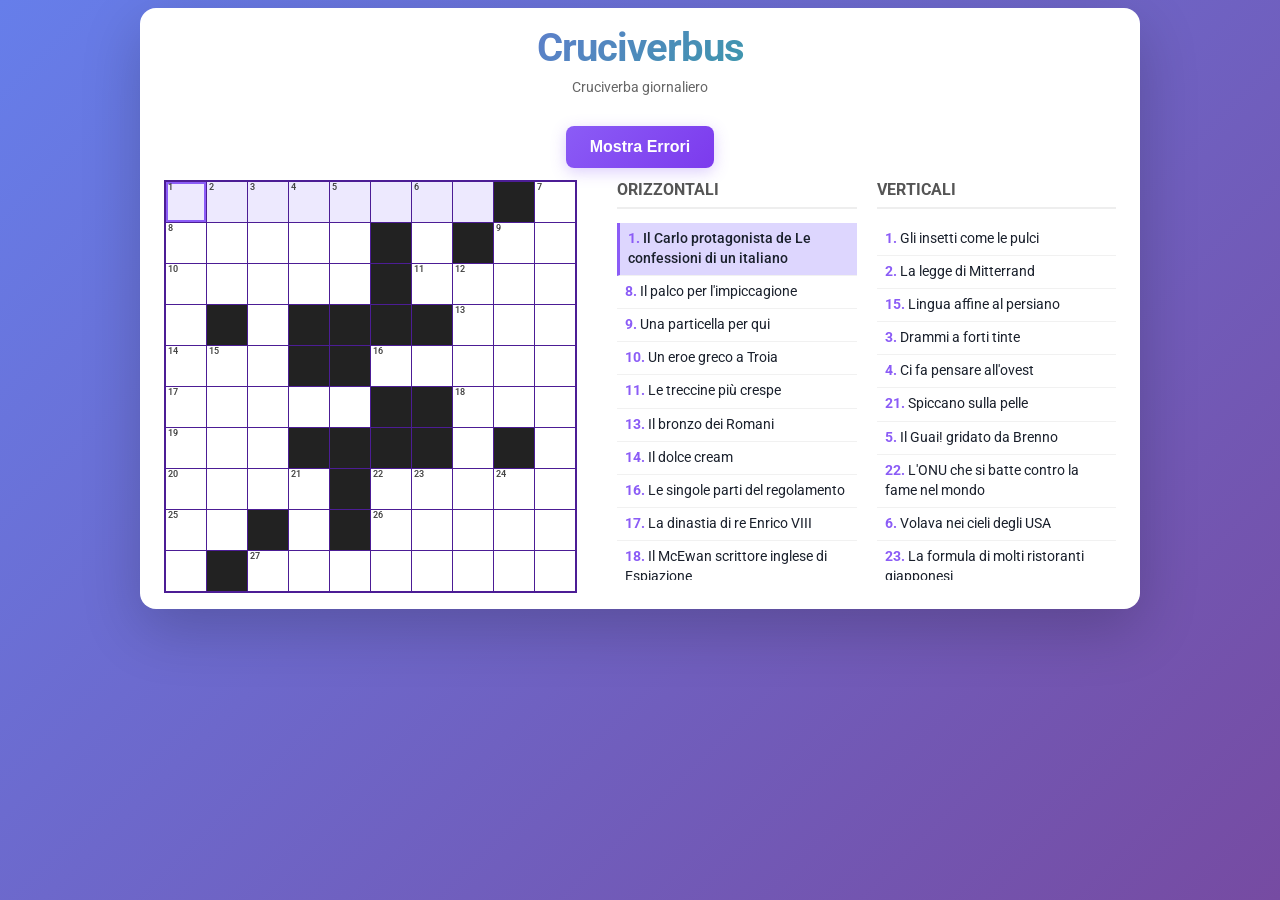
==== commit 4d71ae00: "deploy: 124a339c39c4d1a05d5ce65a2f74898c6542a954" ====
--- a/index.html
+++ b/index.html
@@ -63,16 +63,22 @@
                     
 
                     
-                    <div class="grid-cell black"></div>
-                    
-                    
-                    
-                    
-
-                    
                     <div class="cell-wrapper">
                         
                         <span class="cell-number">3</span>
+                        
+                        <input type="text" class="grid-cell white" maxlength="1" data-r="0"
+                            data-c="2" autocomplete="off">
+                    </div>
+                    
+                    
+                    
+                    
+
+                    
+                    <div class="cell-wrapper">
+                        
+                        <span class="cell-number">4</span>
                         
                         <input type="text" class="grid-cell white" maxlength="1" data-r="0"
                             data-c="3" autocomplete="off">
@@ -85,7 +91,7 @@
                     
                     <div class="cell-wrapper">
                         
-                        <span class="cell-number">4</span>
+                        <span class="cell-number">5</span>
                         
                         <input type="text" class="grid-cell white" maxlength="1" data-r="0"
                             data-c="4" autocomplete="off">
@@ -96,16 +102,20 @@
                     
 
                     
-                    <div class="grid-cell black"></div>
-                    
-                    
-                    
-                    
-
-                    
-                    <div class="cell-wrapper">
-                        
-                        <span class="cell-number">5</span>
+                    <div class="cell-wrapper">
+                        
+                        <input type="text" class="grid-cell white" maxlength="1" data-r="0"
+                            data-c="5" autocomplete="off">
+                    </div>
+                    
+                    
+                    
+                    
+
+                    
+                    <div class="cell-wrapper">
+                        
+                        <span class="cell-number">6</span>
                         
                         <input type="text" class="grid-cell white" maxlength="1" data-r="0"
                             data-c="6" autocomplete="off">
@@ -118,8 +128,6 @@
                     
                     <div class="cell-wrapper">
                         
-                        <span class="cell-number">6</span>
-                        
                         <input type="text" class="grid-cell white" maxlength="1" data-r="0"
                             data-c="7" autocomplete="off">
                     </div>
@@ -129,18 +137,16 @@
                     
 
                     
-                    <div class="cell-wrapper">
-                        
-                        <input type="text" class="grid-cell white" maxlength="1" data-r="0"
-                            data-c="8" autocomplete="off">
-                    </div>
-                    
-                    
-                    
-                    
-
-                    
-                    <div class="cell-wrapper">
+                    <div class="grid-cell black"></div>
+                    
+                    
+                    
+                    
+
+                    
+                    <div class="cell-wrapper">
+                        
+                        <span class="cell-number">7</span>
                         
                         <input type="text" class="grid-cell white" maxlength="1" data-r="0"
                             data-c="9" autocomplete="off">
@@ -156,7 +162,7 @@
                     
                     <div class="cell-wrapper">
                         
-                        <span class="cell-number">7</span>
+                        <span class="cell-number">8</span>
                         
                         <input type="text" class="grid-cell white" maxlength="1" data-r="1"
                             data-c="0" autocomplete="off">
@@ -180,8 +186,6 @@
                     
                     <div class="cell-wrapper">
                         
-                        <span class="cell-number">8</span>
-                        
                         <input type="text" class="grid-cell white" maxlength="1" data-r="1"
                             data-c="2" autocomplete="off">
                     </div>
@@ -213,13 +217,7 @@
                     
 
                     
-                    <div class="cell-wrapper">
-                        
-                        <span class="cell-number">9</span>
-                        
-                        <input type="text" class="grid-cell white" maxlength="1" data-r="1"
-                            data-c="5" autocomplete="off">
-                    </div>
+                    <div class="grid-cell black"></div>
                     
                     
                     
@@ -237,35 +235,34 @@
                     
 
                     
-                    <div class="cell-wrapper">
+                    <div class="grid-cell black"></div>
+                    
+                    
+                    
+                    
+
+                    
+                    <div class="cell-wrapper">
+                        
+                        <span class="cell-number">9</span>
                         
                         <input type="text" class="grid-cell white" maxlength="1" data-r="1"
-                            data-c="7" autocomplete="off">
-                    </div>
-                    
-                    
-                    
-                    
-
-                    
-                    <div class="grid-cell black"></div>
-                    
-                    
-                    
-                    
-
-                    
-                    <div class="grid-cell black"></div>
-                    
-                    
-                    
-                    
-                    
-                    
-                    
-
-                    
-                    <div class="grid-cell black"></div>
+                            data-c="8" autocomplete="off">
+                    </div>
+                    
+                    
+                    
+                    
+
+                    
+                    <div class="cell-wrapper">
+                        
+                        <input type="text" class="grid-cell white" maxlength="1" data-r="1"
+                            data-c="9" autocomplete="off">
+                    </div>
+                    
+                    
+                    
                     
                     
                     
@@ -275,6 +272,17 @@
                     <div class="cell-wrapper">
                         
                         <span class="cell-number">10</span>
+                        
+                        <input type="text" class="grid-cell white" maxlength="1" data-r="2"
+                            data-c="0" autocomplete="off">
+                    </div>
+                    
+                    
+                    
+                    
+
+                    
+                    <div class="cell-wrapper">
                         
                         <input type="text" class="grid-cell white" maxlength="1" data-r="2"
                             data-c="1" autocomplete="off">
@@ -296,16 +304,18 @@
                     
 
                     
-                    <div class="grid-cell black"></div>
-                    
-                    
-                    
-                    
-
-                    
-                    <div class="cell-wrapper">
-                        
-                        <span class="cell-number">11</span>
+                    <div class="cell-wrapper">
+                        
+                        <input type="text" class="grid-cell white" maxlength="1" data-r="2"
+                            data-c="3" autocomplete="off">
+                    </div>
+                    
+                    
+                    
+                    
+
+                    
+                    <div class="cell-wrapper">
                         
                         <input type="text" class="grid-cell white" maxlength="1" data-r="2"
                             data-c="4" autocomplete="off">
@@ -316,18 +326,16 @@
                     
 
                     
-                    <div class="cell-wrapper">
-                        
-                        <input type="text" class="grid-cell white" maxlength="1" data-r="2"
-                            data-c="5" autocomplete="off">
-                    </div>
-                    
-                    
-                    
-                    
-
-                    
-                    <div class="cell-wrapper">
+                    <div class="grid-cell black"></div>
+                    
+                    
+                    
+                    
+
+                    
+                    <div class="cell-wrapper">
+                        
+                        <span class="cell-number">11</span>
                         
                         <input type="text" class="grid-cell white" maxlength="1" data-r="2"
                             data-c="6" autocomplete="off">
@@ -340,6 +348,8 @@
                     
                     <div class="cell-wrapper">
                         
+                        <span class="cell-number">12</span>
+                        
                         <input type="text" class="grid-cell white" maxlength="1" data-r="2"
                             data-c="7" autocomplete="off">
                     </div>
@@ -351,8 +361,6 @@
                     
                     <div class="cell-wrapper">
                         
-                        <span class="cell-number">12</span>
-                        
                         <input type="text" class="grid-cell white" maxlength="1" data-r="2"
                             data-c="8" autocomplete="off">
                     </div>
@@ -364,8 +372,6 @@
                     
                     <div class="cell-wrapper">
                         
-                        <span class="cell-number">13</span>
-                        
                         <input type="text" class="grid-cell white" maxlength="1" data-r="2"
                             data-c="9" autocomplete="off">
                     </div>
@@ -380,8 +386,6 @@
                     
                     <div class="cell-wrapper">
                         
-                        <span class="cell-number">14</span>
-                        
                         <input type="text" class="grid-cell white" maxlength="1" data-r="3"
                             data-c="0" autocomplete="off">
                     </div>
@@ -391,11 +395,7 @@
                     
 
                     
-                    <div class="cell-wrapper">
-                        
-                        <input type="text" class="grid-cell white" maxlength="1" data-r="3"
-                            data-c="1" autocomplete="off">
-                    </div>
+                    <div class="grid-cell black"></div>
                     
                     
                     
@@ -413,60 +413,48 @@
                     
 
                     
-                    <div class="cell-wrapper">
-                        
-                        <span class="cell-number">15</span>
+                    <div class="grid-cell black"></div>
+                    
+                    
+                    
+                    
+
+                    
+                    <div class="grid-cell black"></div>
+                    
+                    
+                    
+                    
+
+                    
+                    <div class="grid-cell black"></div>
+                    
+                    
+                    
+                    
+
+                    
+                    <div class="grid-cell black"></div>
+                    
+                    
+                    
+                    
+
+                    
+                    <div class="cell-wrapper">
+                        
+                        <span class="cell-number">13</span>
                         
                         <input type="text" class="grid-cell white" maxlength="1" data-r="3"
-                            data-c="3" autocomplete="off">
-                    </div>
-                    
-                    
-                    
-                    
-
-                    
-                    <div class="grid-cell black"></div>
-                    
-                    
-                    
-                    
-
-                    
-                    <div class="cell-wrapper">
-                        
-                        <span class="cell-number">16</span>
-                        
-                        <input type="text" class="grid-cell white" maxlength="1" data-r="3"
-                            data-c="5" autocomplete="off">
-                    </div>
-                    
-                    
-                    
-                    
-
-                    
-                    <div class="cell-wrapper">
-                        
-                        <input type="text" class="grid-cell white" maxlength="1" data-r="3"
-                            data-c="6" autocomplete="off">
-                    </div>
-                    
-                    
-                    
-                    
-
-                    
-                    <div class="grid-cell black"></div>
-                    
-                    
-                    
-                    
-
-                    
-                    <div class="cell-wrapper">
-                        
-                        <span class="cell-number">17</span>
+                            data-c="7" autocomplete="off">
+                    </div>
+                    
+                    
+                    
+                    
+
+                    
+                    <div class="cell-wrapper">
                         
                         <input type="text" class="grid-cell white" maxlength="1" data-r="3"
                             data-c="8" autocomplete="off">
@@ -493,7 +481,7 @@
                     
                     <div class="cell-wrapper">
                         
-                        <span class="cell-number">18</span>
+                        <span class="cell-number">14</span>
                         
                         <input type="text" class="grid-cell white" maxlength="1" data-r="4"
                             data-c="0" autocomplete="off">
@@ -506,6 +494,8 @@
                     
                     <div class="cell-wrapper">
                         
+                        <span class="cell-number">15</span>
+                        
                         <input type="text" class="grid-cell white" maxlength="1" data-r="4"
                             data-c="1" autocomplete="off">
                     </div>
@@ -526,27 +516,23 @@
                     
 
                     
-                    <div class="cell-wrapper">
-                        
-                        <input type="text" class="grid-cell white" maxlength="1" data-r="4"
-                            data-c="3" autocomplete="off">
-                    </div>
-                    
-                    
-                    
-                    
-
-                    
-                    <div class="grid-cell black"></div>
-                    
-                    
-                    
-                    
-
-                    
-                    <div class="cell-wrapper">
-                        
-                        <span class="cell-number">19</span>
+                    <div class="grid-cell black"></div>
+                    
+                    
+                    
+                    
+
+                    
+                    <div class="grid-cell black"></div>
+                    
+                    
+                    
+                    
+
+                    
+                    <div class="cell-wrapper">
+                        
+                        <span class="cell-number">16</span>
                         
                         <input type="text" class="grid-cell white" maxlength="1" data-r="4"
                             data-c="5" autocomplete="off">
@@ -570,8 +556,6 @@
                     
                     <div class="cell-wrapper">
                         
-                        <span class="cell-number">20</span>
-                        
                         <input type="text" class="grid-cell white" maxlength="1" data-r="4"
                             data-c="7" autocomplete="off">
                     </div>
@@ -581,40 +565,56 @@
                     
 
                     
-                    <div class="grid-cell black"></div>
-                    
-                    
-                    
-                    
-
-                    
-                    <div class="grid-cell black"></div>
-                    
-                    
-                    
-                    
-                    
-                    
-                    
-
-                    
-                    <div class="grid-cell black"></div>
-                    
-                    
-                    
-                    
-
-                    
-                    <div class="grid-cell black"></div>
-                    
-                    
-                    
-                    
-
-                    
-                    <div class="cell-wrapper">
-                        
-                        <span class="cell-number">21</span>
+                    <div class="cell-wrapper">
+                        
+                        <input type="text" class="grid-cell white" maxlength="1" data-r="4"
+                            data-c="8" autocomplete="off">
+                    </div>
+                    
+                    
+                    
+                    
+
+                    
+                    <div class="cell-wrapper">
+                        
+                        <input type="text" class="grid-cell white" maxlength="1" data-r="4"
+                            data-c="9" autocomplete="off">
+                    </div>
+                    
+                    
+                    
+                    
+                    
+                    
+                    
+
+                    
+                    <div class="cell-wrapper">
+                        
+                        <span class="cell-number">17</span>
+                        
+                        <input type="text" class="grid-cell white" maxlength="1" data-r="5"
+                            data-c="0" autocomplete="off">
+                    </div>
+                    
+                    
+                    
+                    
+
+                    
+                    <div class="cell-wrapper">
+                        
+                        <input type="text" class="grid-cell white" maxlength="1" data-r="5"
+                            data-c="1" autocomplete="off">
+                    </div>
+                    
+                    
+                    
+                    
+
+                    
+                    <div class="cell-wrapper">
                         
                         <input type="text" class="grid-cell white" maxlength="1" data-r="5"
                             data-c="2" autocomplete="off">
@@ -638,8 +638,6 @@
                     
                     <div class="cell-wrapper">
                         
-                        <span class="cell-number">22</span>
-                        
                         <input type="text" class="grid-cell white" maxlength="1" data-r="5"
                             data-c="4" autocomplete="off">
                     </div>
@@ -656,20 +654,16 @@
                     
 
                     
-                    <div class="cell-wrapper">
-                        
-                        <span class="cell-number">23</span>
-                        
-                        <input type="text" class="grid-cell white" maxlength="1" data-r="5"
-                            data-c="6" autocomplete="off">
-                    </div>
-                    
-                    
-                    
-                    
-
-                    
-                    <div class="cell-wrapper">
+                    <div class="grid-cell black"></div>
+                    
+                    
+                    
+                    
+
+                    
+                    <div class="cell-wrapper">
+                        
+                        <span class="cell-number">18</span>
                         
                         <input type="text" class="grid-cell white" maxlength="1" data-r="5"
                             data-c="7" autocomplete="off">
@@ -682,8 +676,6 @@
                     
                     <div class="cell-wrapper">
                         
-                        <span class="cell-number">24</span>
-                        
                         <input type="text" class="grid-cell white" maxlength="1" data-r="5"
                             data-c="8" autocomplete="off">
                     </div>
@@ -695,8 +687,6 @@
                     
                     <div class="cell-wrapper">
                         
-                        <span class="cell-number">25</span>
-                        
                         <input type="text" class="grid-cell white" maxlength="1" data-r="5"
                             data-c="9" autocomplete="off">
                     </div>
@@ -711,7 +701,7 @@
                     
                     <div class="cell-wrapper">
                         
-                        <span class="cell-number">26</span>
+                        <span class="cell-number">19</span>
                         
                         <input type="text" class="grid-cell white" maxlength="1" data-r="6"
                             data-c="0" autocomplete="off">
@@ -724,8 +714,6 @@
                     
                     <div class="cell-wrapper">
                         
-                        <span class="cell-number">27</span>
-                        
                         <input type="text" class="grid-cell white" maxlength="1" data-r="6"
                             data-c="1" autocomplete="off">
                     </div>
@@ -735,51 +723,39 @@
                     
 
                     
-                    <div class="grid-cell black"></div>
-                    
-                    
-                    
-                    
-
-                    
-                    <div class="cell-wrapper">
-                        
-                        <span class="cell-number">28</span>
+                    <div class="cell-wrapper">
                         
                         <input type="text" class="grid-cell white" maxlength="1" data-r="6"
-                            data-c="3" autocomplete="off">
-                    </div>
-                    
-                    
-                    
-                    
-
-                    
-                    <div class="cell-wrapper">
-                        
-                        <input type="text" class="grid-cell white" maxlength="1" data-r="6"
-                            data-c="4" autocomplete="off">
-                    </div>
-                    
-                    
-                    
-                    
-
-                    
-                    <div class="grid-cell black"></div>
-                    
-                    
-                    
-                    
-
-                    
-                    <div class="cell-wrapper">
-                        
-                        <span class="cell-number">29</span>
-                        
-                        <input type="text" class="grid-cell white" maxlength="1" data-r="6"
-                            data-c="6" autocomplete="off">
-                    </div>
+                            data-c="2" autocomplete="off">
+                    </div>
+                    
+                    
+                    
+                    
+
+                    
+                    <div class="grid-cell black"></div>
+                    
+                    
+                    
+                    
+
+                    
+                    <div class="grid-cell black"></div>
+                    
+                    
+                    
+                    
+
+                    
+                    <div class="grid-cell black"></div>
+                    
+                    
+                    
+                    
+
+                    
+                    <div class="grid-cell black"></div>
                     
                     
                     
@@ -797,11 +773,7 @@
                     
 
                     
-                    <div class="cell-wrapper">
-                        
-                        <input type="text" class="grid-cell white" maxlength="1" data-r="6"
-                            data-c="8" autocomplete="off">
-                    </div>
+                    <div class="grid-cell black"></div>
                     
                     
                     
@@ -824,7 +796,7 @@
                     
                     <div class="cell-wrapper">
                         
-                        <span class="cell-number">30</span>
+                        <span class="cell-number">20</span>
                         
                         <input type="text" class="grid-cell white" maxlength="1" data-r="7"
                             data-c="0" autocomplete="off">
@@ -848,8 +820,6 @@
                     
                     <div class="cell-wrapper">
                         
-                        <span class="cell-number">31</span>
-                        
                         <input type="text" class="grid-cell white" maxlength="1" data-r="7"
                             data-c="2" autocomplete="off">
                     </div>
@@ -861,6 +831,8 @@
                     
                     <div class="cell-wrapper">
                         
+                        <span class="cell-number">21</span>
+                        
                         <input type="text" class="grid-cell white" maxlength="1" data-r="7"
                             data-c="3" autocomplete="off">
                     </div>
@@ -870,20 +842,16 @@
                     
 
                     
-                    <div class="cell-wrapper">
-                        
-                        <input type="text" class="grid-cell white" maxlength="1" data-r="7"
-                            data-c="4" autocomplete="off">
-                    </div>
-                    
-                    
-                    
-                    
-
-                    
-                    <div class="cell-wrapper">
-                        
-                        <span class="cell-number">32</span>
+                    <div class="grid-cell black"></div>
+                    
+                    
+                    
+                    
+
+                    
+                    <div class="cell-wrapper">
+                        
+                        <span class="cell-number">22</span>
                         
                         <input type="text" class="grid-cell white" maxlength="1" data-r="7"
                             data-c="5" autocomplete="off">
@@ -894,16 +862,20 @@
                     
 
                     
-                    <div class="grid-cell black"></div>
-                    
-                    
-                    
-                    
-
-                    
-                    <div class="cell-wrapper">
-                        
-                        <span class="cell-number">33</span>
+                    <div class="cell-wrapper">
+                        
+                        <span class="cell-number">23</span>
+                        
+                        <input type="text" class="grid-cell white" maxlength="1" data-r="7"
+                            data-c="6" autocomplete="off">
+                    </div>
+                    
+                    
+                    
+                    
+
+                    
+                    <div class="cell-wrapper">
                         
                         <input type="text" class="grid-cell white" maxlength="1" data-r="7"
                             data-c="7" autocomplete="off">
@@ -916,6 +888,8 @@
                     
                     <div class="cell-wrapper">
                         
+                        <span class="cell-number">24</span>
+                        
                         <input type="text" class="grid-cell white" maxlength="1" data-r="7"
                             data-c="8" autocomplete="off">
                     </div>
@@ -925,37 +899,45 @@
                     
 
                     
-                    <div class="grid-cell black"></div>
-                    
-                    
-                    
-                    
-                    
-                    
-                    
-
-                    
-                    <div class="grid-cell black"></div>
-                    
-                    
-                    
-                    
-
-                    
-                    <div class="grid-cell black"></div>
-                    
-                    
-                    
-                    
-
-                    
-                    <div class="cell-wrapper">
-                        
-                        <span class="cell-number">34</span>
+                    <div class="cell-wrapper">
+                        
+                        <input type="text" class="grid-cell white" maxlength="1" data-r="7"
+                            data-c="9" autocomplete="off">
+                    </div>
+                    
+                    
+                    
+                    
+                    
+                    
+                    
+
+                    
+                    <div class="cell-wrapper">
+                        
+                        <span class="cell-number">25</span>
                         
                         <input type="text" class="grid-cell white" maxlength="1" data-r="8"
-                            data-c="2" autocomplete="off">
-                    </div>
+                            data-c="0" autocomplete="off">
+                    </div>
+                    
+                    
+                    
+                    
+
+                    
+                    <div class="cell-wrapper">
+                        
+                        <input type="text" class="grid-cell white" maxlength="1" data-r="8"
+                            data-c="1" autocomplete="off">
+                    </div>
+                    
+                    
+                    
+                    
+
+                    
+                    <div class="grid-cell black"></div>
                     
                     
                     
@@ -973,18 +955,16 @@
                     
 
                     
-                    <div class="cell-wrapper">
-                        
-                        <input type="text" class="grid-cell white" maxlength="1" data-r="8"
-                            data-c="4" autocomplete="off">
-                    </div>
-                    
-                    
-                    
-                    
-
-                    
-                    <div class="cell-wrapper">
+                    <div class="grid-cell black"></div>
+                    
+                    
+                    
+                    
+
+                    
+                    <div class="cell-wrapper">
+                        
+                        <span class="cell-number">26</span>
                         
                         <input type="text" class="grid-cell white" maxlength="1" data-r="8"
                             data-c="5" autocomplete="off">
@@ -997,8 +977,6 @@
                     
                     <div class="cell-wrapper">
                         
-                        <span class="cell-number">35</span>
-                        
                         <input type="text" class="grid-cell white" maxlength="1" data-r="8"
                             data-c="6" autocomplete="off">
                     </div>
@@ -1032,8 +1010,6 @@
                     
                     <div class="cell-wrapper">
                         
-                        <span class="cell-number">36</span>
-                        
                         <input type="text" class="grid-cell white" maxlength="1" data-r="8"
                             data-c="9" autocomplete="off">
                     </div>
@@ -1048,8 +1024,6 @@
                     
                     <div class="cell-wrapper">
                         
-                        <span class="cell-number">37</span>
-                        
                         <input type="text" class="grid-cell white" maxlength="1" data-r="9"
                             data-c="0" autocomplete="off">
                     </div>
@@ -1059,18 +1033,16 @@
                     
 
                     
-                    <div class="cell-wrapper">
-                        
-                        <input type="text" class="grid-cell white" maxlength="1" data-r="9"
-                            data-c="1" autocomplete="off">
-                    </div>
-                    
-                    
-                    
-                    
-
-                    
-                    <div class="cell-wrapper">
+                    <div class="grid-cell black"></div>
+                    
+                    
+                    
+                    
+
+                    
+                    <div class="cell-wrapper">
+                        
+                        <span class="cell-number">27</span>
                         
                         <input type="text" class="grid-cell white" maxlength="1" data-r="9"
                             data-c="2" autocomplete="off">
@@ -1092,16 +1064,18 @@
                     
 
                     
-                    <div class="grid-cell black"></div>
-                    
-                    
-                    
-                    
-
-                    
-                    <div class="cell-wrapper">
-                        
-                        <span class="cell-number">38</span>
+                    <div class="cell-wrapper">
+                        
+                        <input type="text" class="grid-cell white" maxlength="1" data-r="9"
+                            data-c="4" autocomplete="off">
+                    </div>
+                    
+                    
+                    
+                    
+
+                    
+                    <div class="cell-wrapper">
                         
                         <input type="text" class="grid-cell white" maxlength="1" data-r="9"
                             data-c="5" autocomplete="off">
@@ -1123,16 +1097,18 @@
                     
 
                     
-                    <div class="grid-cell black"></div>
-                    
-                    
-                    
-                    
-
-                    
-                    <div class="cell-wrapper">
-                        
-                        <span class="cell-number">39</span>
+                    <div class="cell-wrapper">
+                        
+                        <input type="text" class="grid-cell white" maxlength="1" data-r="9"
+                            data-c="7" autocomplete="off">
+                    </div>
+                    
+                    
+                    
+                    
+
+                    
+                    <div class="cell-wrapper">
                         
                         <input type="text" class="grid-cell white" maxlength="1" data-r="9"
                             data-c="8" autocomplete="off">
@@ -1160,91 +1136,67 @@
                     <ul id="across-clues">
                         
                         <li id="clue-across-0" data-id="0" data-dir="across">
-                            <span class="clue-num">1.</span> L'ultima e la terza di 21
+                            <span class="clue-num">1.</span> Il Carlo protagonista de Le confessioni di un italiano
                         </li>
                         
                         <li id="clue-across-1" data-id="1" data-dir="across">
-                            <span class="clue-num">3.</span> Arrivano prima della Z
+                            <span class="clue-num">8.</span> Il palco per l'impiccagione
                         </li>
                         
                         <li id="clue-across-2" data-id="2" data-dir="across">
-                            <span class="clue-num">5.</span> Si riempiono a pizzichi
+                            <span class="clue-num">9.</span> Una particella per qui
                         </li>
                         
                         <li id="clue-across-3" data-id="3" data-dir="across">
-                            <span class="clue-num">7.</span> Il dio greco della morte
+                            <span class="clue-num">10.</span> Un eroe greco a Troia
                         </li>
                         
                         <li id="clue-across-4" data-id="4" data-dir="across">
-                            <span class="clue-num">10.</span> Sta per lo stesso (abbrev)
+                            <span class="clue-num">11.</span> Le treccine più crespe
                         </li>
                         
                         <li id="clue-across-5" data-id="5" data-dir="across">
-                            <span class="clue-num">11.</span> La Sara asso del tennis
+                            <span class="clue-num">13.</span> Il bronzo dei Romani
                         </li>
                         
                         <li id="clue-across-6" data-id="6" data-dir="across">
-                            <span class="clue-num">14.</span> Il Musk amministratore delegato di Tesla
+                            <span class="clue-num">14.</span> Il dolce cream
                         </li>
                         
                         <li id="clue-across-7" data-id="7" data-dir="across">
-                            <span class="clue-num">16.</span> Un ma degli antichi Romani
+                            <span class="clue-num">16.</span> Le singole parti del regolamento
                         </li>
                         
                         <li id="clue-across-8" data-id="8" data-dir="across">
-                            <span class="clue-num">17.</span> Un indice controllato nelle epidemie
+                            <span class="clue-num">17.</span> La dinastia di re Enrico VIII
                         </li>
                         
                         <li id="clue-across-9" data-id="9" data-dir="across">
-                            <span class="clue-num">18.</span> Ai malati si consigliano leggeri
+                            <span class="clue-num">18.</span> Il McEwan scrittore inglese di Espiazione
                         </li>
                         
                         <li id="clue-across-10" data-id="10" data-dir="across">
-                            <span class="clue-num">19.</span> Una lettera greca
+                            <span class="clue-num">19.</span> Un prefisso che moltiplica
                         </li>
                         
                         <li id="clue-across-11" data-id="11" data-dir="across">
-                            <span class="clue-num">21.</span> Il Brian musicista inglese
+                            <span class="clue-num">20.</span> Il giardino di Adamo ed Eva
                         </li>
                         
                         <li id="clue-across-12" data-id="12" data-dir="across">
-                            <span class="clue-num">23.</span> Una costellazione boreale
+                            <span class="clue-num">22.</span> Gli squarci nello scafo
                         </li>
                         
                         <li id="clue-across-13" data-id="13" data-dir="across">
-                            <span class="clue-num">26.</span> È déjà se non è originale
+                            <span class="clue-num">25.</span> La erre della lingua greca
                         </li>
                         
                         <li id="clue-across-14" data-id="14" data-dir="across">
-                            <span class="clue-num">28.</span> Sta per nostro
+                            <span class="clue-num">26.</span> Precede un falso cognome
                         </li>
                         
                         <li id="clue-across-15" data-id="15" data-dir="across">
-                            <span class="clue-num">29.</span> Il dio egizio della distruzione
-                        </li>
-                        
-                        <li id="clue-across-16" data-id="16" data-dir="across">
-                            <span class="clue-num">30.</span> I ladri non ancora identificati
-                        </li>
-                        
-                        <li id="clue-across-17" data-id="17" data-dir="across">
-                            <span class="clue-num">33.</span> Le Nazioni Unite
-                        </li>
-                        
-                        <li id="clue-across-18" data-id="18" data-dir="across">
-                            <span class="clue-num">34.</span> Il Toscani fotografo
-                        </li>
-                        
-                        <li id="clue-across-19" data-id="19" data-dir="across">
-                            <span class="clue-num">37.</span> Fanno male quando fanno i calcoli
-                        </li>
-                        
-                        <li id="clue-across-20" data-id="20" data-dir="across">
-                            <span class="clue-num">38.</span> Segnala la fine dell'esercizio acrobatico
-                        </li>
-                        
-                        <li id="clue-across-21" data-id="21" data-dir="across">
-                            <span class="clue-num">39.</span> Una sigla da radioamatori
+                            <span class="clue-num">27.</span> Molti di essi sono abitanti di Innsbruck
                         </li>
                         
                     </ul>
@@ -1253,92 +1205,60 @@
                     <h2>Verticali</h2>
                     <ul id="down-clues">
                         
+                        <li id="clue-down-16" data-id="16" data-dir="down">
+                            <span class="clue-num">1.</span> Gli insetti come le pulci
+                        </li>
+                        
+                        <li id="clue-down-17" data-id="17" data-dir="down">
+                            <span class="clue-num">2.</span> La legge di Mitterrand
+                        </li>
+                        
+                        <li id="clue-down-18" data-id="18" data-dir="down">
+                            <span class="clue-num">15.</span> Lingua affine al persiano
+                        </li>
+                        
+                        <li id="clue-down-19" data-id="19" data-dir="down">
+                            <span class="clue-num">3.</span> Drammi a forti tinte
+                        </li>
+                        
+                        <li id="clue-down-20" data-id="20" data-dir="down">
+                            <span class="clue-num">4.</span> Ci fa pensare all'ovest
+                        </li>
+                        
+                        <li id="clue-down-21" data-id="21" data-dir="down">
+                            <span class="clue-num">21.</span> Spiccano sulla pelle
+                        </li>
+                        
                         <li id="clue-down-22" data-id="22" data-dir="down">
-                            <span class="clue-num">1.</span> Le consonanti della zeta
+                            <span class="clue-num">5.</span> Il Guai! gridato da Brenno
                         </li>
                         
                         <li id="clue-down-23" data-id="23" data-dir="down">
-                            <span class="clue-num">14.</span> La sigla degli Eurocity
+                            <span class="clue-num">22.</span> L'ONU che si batte contro la fame nel mondo
                         </li>
                         
                         <li id="clue-down-24" data-id="24" data-dir="down">
-                            <span class="clue-num">26.</span> Sei per i Romani
+                            <span class="clue-num">6.</span> Volava nei cieli degli USA
                         </li>
                         
                         <li id="clue-down-25" data-id="25" data-dir="down">
-                            <span class="clue-num">2.</span> Li perde chi si mette a dieta
+                            <span class="clue-num">23.</span> La formula di molti ristoranti giapponesi
                         </li>
                         
                         <li id="clue-down-26" data-id="26" data-dir="down">
-                            <span class="clue-num">27.</span> Sono vicine in Puglia
+                            <span class="clue-num">12.</span> I nuclei del condominio
                         </li>
                         
                         <li id="clue-down-27" data-id="27" data-dir="down">
-                            <span class="clue-num">8.</span> Importante Compagnia americana di software
+                            <span class="clue-num">9.</span> Un dolce ricoperto di zucchero caramellato
                         </li>
                         
                         <li id="clue-down-28" data-id="28" data-dir="down">
-                            <span class="clue-num">31.</span> Valle del Trentino ricca di meleti
+                            <span class="clue-num">24.</span> La città principale delle isole Canarie
                         </li>
                         
                         <li id="clue-down-29" data-id="29" data-dir="down">
-                            <span class="clue-num">3.</span> Famoso film di Steno con Alberto Sordi
-                        </li>
-                        
-                        <li id="clue-down-30" data-id="30" data-dir="down">
-                            <span class="clue-num">15.</span> Oggettini da mensole
-                        </li>
-                        
-                        <li id="clue-down-31" data-id="31" data-dir="down">
-                            <span class="clue-num">4.</span> Il Guai! gridato da Brenno
-                        </li>
-                        
-                        <li id="clue-down-32" data-id="32" data-dir="down">
-                            <span class="clue-num">22.</span> Fanno i tagli con l'acqua
-                        </li>
-                        
-                        <li id="clue-down-33" data-id="33" data-dir="down">
-                            <span class="clue-num">9.</span> Il nomignolo di un Giovanni grande CT del calcio
-                        </li>
-                        
-                        <li id="clue-down-34" data-id="34" data-dir="down">
-                            <span class="clue-num">32.</span> L'Andric che iscrisse Il ponte sulla Drina
-                        </li>
-                        
-                        <li id="clue-down-35" data-id="35" data-dir="down">
-                            <span class="clue-num">5.</span> Un moschettiere di Dumas
-                        </li>
-                        
-                        <li id="clue-down-36" data-id="36" data-dir="down">
-                            <span class="clue-num">35.</span> Un'insegna da stazioni di servizio
-                        </li>
-                        
-                        <li id="clue-down-37" data-id="37" data-dir="down">
-                            <span class="clue-num">6.</span> Invece di Marisa
-                        </li>
-                        
-                        <li id="clue-down-38" data-id="38" data-dir="down">
-                            <span class="clue-num">20.</span> Celebre tragedia di Voltaire
-                        </li>
-                        
-                        <li id="clue-down-39" data-id="39" data-dir="down">
-                            <span class="clue-num">12.</span> Si scrive per numero
-                        </li>
-                        
-                        <li id="clue-down-40" data-id="40" data-dir="down">
-                            <span class="clue-num">24.</span> La si dà alle bottiglie piene
-                        </li>
-                        
-                        <li id="clue-down-41" data-id="41" data-dir="down">
-                            <span class="clue-num">13.</span> Ti vedi allo specchio
-                        </li>
-                        
-                        <li id="clue-down-42" data-id="42" data-dir="down">
-                            <span class="clue-num">25.</span> Si dice prendendo atto
-                        </li>
-                        
-                        <li id="clue-down-43" data-id="43" data-dir="down">
-                            <span class="clue-num">36.</span> Una sigla da radioamatori
+                            <span class="clue-num">7.</span> Formazione di sostanze da parte dell'organismo
                         </li>
                         
                     </ul>
@@ -1358,7 +1278,7 @@
     </div>
 
     <script>
-        const puzzleData = {"rows": 10, "cols": 10, "grid": ["ZC#UV#PIPE", "THANATOS##", "#ID#ERRANI", "ELON#AT#RT", "CIBI#PHI##", "##ENO#ORSA", "VU#NS#SETH", "IGNOTI#NU#", "##OLIVIERO", "RENI#OP#AM"], "clues": {"across": [{"id": 0, "row": 0, "col": 0, "word": "ZC", "clue": "L'ultima e la terza di 21\r", "clueNum": 1}, {"id": 1, "row": 0, "col": 3, "word": "UV", "clue": "Arrivano prima della Z\r", "clueNum": 3}, {"id": 2, "row": 0, "col": 6, "word": "PIPE", "clue": "Si riempiono a pizzichi\r", "clueNum": 5}, {"id": 3, "row": 1, "col": 0, "word": "THANATOS", "clue": "Il dio greco della morte\r", "clueNum": 7}, {"id": 4, "row": 2, "col": 1, "word": "ID", "clue": "Sta per lo stesso (abbrev)\r", "clueNum": 10}, {"id": 5, "row": 2, "col": 4, "word": "ERRANI", "clue": "La Sara asso del tennis\r", "clueNum": 11}, {"id": 6, "row": 3, "col": 0, "word": "ELON", "clue": "Il Musk amministratore delegato di Tesla\r", "clueNum": 14}, {"id": 7, "row": 3, "col": 5, "word": "AT", "clue": "Un ma degli antichi Romani\r", "clueNum": 16}, {"id": 8, "row": 3, "col": 8, "word": "RT", "clue": "Un indice controllato nelle epidemie\r", "clueNum": 17}, {"id": 9, "row": 4, "col": 0, "word": "CIBI", "clue": "Ai malati si consigliano leggeri\r", "clueNum": 18}, {"id": 10, "row": 4, "col": 5, "word": "PHI", "clue": "Una lettera greca\r", "clueNum": 19}, {"id": 11, "row": 5, "col": 2, "word": "ENO", "clue": "Il Brian musicista inglese\r", "clueNum": 21}, {"id": 12, "row": 5, "col": 6, "word": "ORSA", "clue": "Una costellazione boreale\r", "clueNum": 23}, {"id": 13, "row": 6, "col": 0, "word": "VU", "clue": "\u00c8 d\u00e9j\u00e0 se non \u00e8 originale\r", "clueNum": 26}, {"id": 14, "row": 6, "col": 3, "word": "NS", "clue": "Sta per nostro\r", "clueNum": 28}, {"id": 15, "row": 6, "col": 6, "word": "SETH", "clue": "Il dio egizio della distruzione\r", "clueNum": 29}, {"id": 16, "row": 7, "col": 0, "word": "IGNOTI", "clue": "I ladri non ancora identificati\r", "clueNum": 30}, {"id": 17, "row": 7, "col": 7, "word": "NU", "clue": "Le Nazioni Unite\r", "clueNum": 33}, {"id": 18, "row": 8, "col": 2, "word": "OLIVIERO", "clue": "Il Toscani fotografo\r", "clueNum": 34}, {"id": 19, "row": 9, "col": 0, "word": "RENI", "clue": "Fanno male quando fanno i calcoli\r", "clueNum": 37}, {"id": 20, "row": 9, "col": 5, "word": "OP", "clue": "Segnala la fine dell'esercizio acrobatico\r", "clueNum": 38}, {"id": 21, "row": 9, "col": 8, "word": "AM", "clue": "Una sigla da radioamatori\r", "clueNum": 39}], "down": [{"id": 22, "row": 0, "col": 0, "word": "ZT", "clue": "Le consonanti della zeta\r", "clueNum": 1}, {"id": 23, "row": 3, "col": 0, "word": "EC", "clue": "La sigla degli Eurocity\r", "clueNum": 14}, {"id": 24, "row": 6, "col": 0, "word": "VI", "clue": "Sei per i Romani\r", "clueNum": 26}, {"id": 25, "row": 0, "col": 1, "word": "CHILI", "clue": "Li perde chi si mette a dieta\r", "clueNum": 2}, {"id": 26, "row": 6, "col": 1, "word": "UG", "clue": "Sono vicine in Puglia\r", "clueNum": 27}, {"id": 27, "row": 1, "col": 2, "word": "ADOBE", "clue": "Importante Compagnia americana di software\r", "clueNum": 8}, {"id": 28, "row": 7, "col": 2, "word": "NON", "clue": "Valle del Trentino ricca di meleti\r", "clueNum": 31}, {"id": 29, "row": 0, "col": 3, "word": "UN", "clue": "Famoso film di Steno con Alberto Sordi\r", "clueNum": 3}, {"id": 30, "row": 3, "col": 3, "word": "NINNOLI", "clue": "Oggettini da mensole\r", "clueNum": 15}, {"id": 31, "row": 0, "col": 4, "word": "VAE", "clue": "Il Guai! gridato da Brenno\r", "clueNum": 4}, {"id": 32, "row": 5, "col": 4, "word": "OSTI", "clue": "Fanno i tagli con l'acqua\r", "clueNum": 22}, {"id": 33, "row": 1, "col": 5, "word": "TRAP", "clue": "Il nomignolo di un Giovanni grande CT del calcio\r", "clueNum": 9}, {"id": 34, "row": 7, "col": 5, "word": "IVO", "clue": "L'Andric che iscrisse Il ponte sulla Drina\r", "clueNum": 32}, {"id": 35, "row": 0, "col": 6, "word": "PORTHOS", "clue": "Un moschettiere di Dumas\r", "clueNum": 5}, {"id": 36, "row": 8, "col": 6, "word": "IP", "clue": "Un'insegna da stazioni di servizio\r", "clueNum": 35}, {"id": 37, "row": 0, "col": 7, "word": "ISA", "clue": "Invece di Marisa\r", "clueNum": 6}, {"id": 38, "row": 4, "col": 7, "word": "IRENE", "clue": "Celebre tragedia di Voltaire\r", "clueNum": 20}, {"id": 39, "row": 2, "col": 8, "word": "NR", "clue": "Si scrive per numero\r", "clueNum": 12}, {"id": 40, "row": 5, "col": 8, "word": "STURA", "clue": "La si d\u00e0 alle bottiglie piene\r", "clueNum": 24}, {"id": 41, "row": 2, "col": 9, "word": "IT", "clue": "Ti vedi allo specchio\r", "clueNum": 13}, {"id": 42, "row": 5, "col": 9, "word": "AH", "clue": "Si dice prendendo atto\r", "clueNum": 25}, {"id": 43, "row": 8, "col": 9, "word": "OM", "clue": "Una sigla da radioamatori\r", "clueNum": 36}]}, "cellNumbers": {"0,0": 1, "0,1": 2, "0,3": 3, "0,4": 4, "0,6": 5, "0,7": 6, "1,0": 7, "1,2": 8, "1,5": 9, "2,1": 10, "2,4": 11, "2,8": 12, "2,9": 13, "3,0": 14, "3,3": 15, "3,5": 16, "3,8": 17, "4,0": 18, "4,5": 19, "4,7": 20, "5,2": 21, "5,4": 22, "5,6": 23, "5,8": 24, "5,9": 25, "6,0": 26, "6,1": 27, "6,3": 28, "6,6": 29, "7,0": 30, "7,2": 31, "7,5": 32, "7,7": 33, "8,2": 34, "8,6": 35, "8,9": 36, "9,0": 37, "9,5": 38, "9,8": 39}};
+        const puzzleData = {"rows": 10, "cols": 10, "grid": ["ALTOVITI#B", "FORCA#W#CI", "AIACE#AFRO", "N#G####AES", "ICE##COMMI", "TUDOR##IAN", "TRI####G#T", "EDEN#FALLE", "RO#E#ALIAS", "I#TIROLESI"], "clues": {"across": [{"id": 0, "row": 0, "col": 0, "word": "ALTOVITI", "clue": "Il Carlo protagonista de Le confessioni di un italiano\r", "clueNum": 1}, {"id": 1, "row": 1, "col": 0, "word": "FORCA", "clue": "Il palco per l'impiccagione\r", "clueNum": 8}, {"id": 2, "row": 1, "col": 8, "word": "CI", "clue": "Una particella per qui\r", "clueNum": 9}, {"id": 3, "row": 2, "col": 0, "word": "AIACE", "clue": "Un eroe greco a Troia\r", "clueNum": 10}, {"id": 4, "row": 2, "col": 6, "word": "AFRO", "clue": "Le treccine pi\u00f9 crespe\r", "clueNum": 11}, {"id": 5, "row": 3, "col": 7, "word": "AES", "clue": "Il bronzo dei Romani\r", "clueNum": 13}, {"id": 6, "row": 4, "col": 0, "word": "ICE", "clue": "Il dolce cream\r", "clueNum": 14}, {"id": 7, "row": 4, "col": 5, "word": "COMMI", "clue": "Le singole parti del regolamento\r", "clueNum": 16}, {"id": 8, "row": 5, "col": 0, "word": "TUDOR", "clue": "La dinastia di re Enrico VIII\r", "clueNum": 17}, {"id": 9, "row": 5, "col": 7, "word": "IAN", "clue": "Il McEwan scrittore inglese di Espiazione\r", "clueNum": 18}, {"id": 10, "row": 6, "col": 0, "word": "TRI", "clue": "Un prefisso che moltiplica\r", "clueNum": 19}, {"id": 11, "row": 7, "col": 0, "word": "EDEN", "clue": "Il giardino di Adamo ed Eva\r", "clueNum": 20}, {"id": 12, "row": 7, "col": 5, "word": "FALLE", "clue": "Gli squarci nello scafo\r", "clueNum": 22}, {"id": 13, "row": 8, "col": 0, "word": "RO", "clue": "La erre della lingua greca\r", "clueNum": 25}, {"id": 14, "row": 8, "col": 5, "word": "ALIAS", "clue": "Precede un falso cognome\r", "clueNum": 26}, {"id": 15, "row": 9, "col": 2, "word": "TIROLESI", "clue": "Molti di essi sono abitanti di Innsbruck\r", "clueNum": 27}], "down": [{"id": 16, "row": 0, "col": 0, "word": "AFANITTERI", "clue": "Gli insetti come le pulci\r", "clueNum": 1}, {"id": 17, "row": 0, "col": 1, "word": "LOI", "clue": "La legge di Mitterrand\r", "clueNum": 2}, {"id": 18, "row": 4, "col": 1, "word": "CURDO", "clue": "Lingua affine al persiano\r", "clueNum": 15}, {"id": 19, "row": 0, "col": 2, "word": "TRAGEDIE", "clue": "Drammi a forti tinte\r", "clueNum": 3}, {"id": 20, "row": 0, "col": 3, "word": "OCC", "clue": "Ci fa pensare all'ovest\r", "clueNum": 4}, {"id": 21, "row": 7, "col": 3, "word": "NEI", "clue": "Spiccano sulla pelle\r", "clueNum": 21}, {"id": 22, "row": 0, "col": 4, "word": "VAE", "clue": "Il Guai! gridato da Brenno\r", "clueNum": 5}, {"id": 23, "row": 7, "col": 5, "word": "FAO", "clue": "L'ONU che si batte contro la fame nel mondo\r", "clueNum": 22}, {"id": 24, "row": 0, "col": 6, "word": "TWA", "clue": "Volava nei cieli degli USA\r", "clueNum": 6}, {"id": 25, "row": 7, "col": 6, "word": "ALL", "clue": "La formula di molti ristoranti giapponesi\r", "clueNum": 23}, {"id": 26, "row": 2, "col": 7, "word": "FAMIGLIE", "clue": "I nuclei del condominio\r", "clueNum": 12}, {"id": 27, "row": 1, "col": 8, "word": "CREMA", "clue": "Un dolce ricoperto di zucchero caramellato\r", "clueNum": 9}, {"id": 28, "row": 7, "col": 8, "word": "LAS", "clue": "La citt\u00e0 principale delle isole Canarie\r", "clueNum": 24}, {"id": 29, "row": 0, "col": 9, "word": "BIOSINTESI", "clue": "Formazione di sostanze da parte dell'organismo\r", "clueNum": 7}]}, "cellNumbers": {"0,0": 1, "0,1": 2, "0,2": 3, "0,3": 4, "0,4": 5, "0,6": 6, "0,9": 7, "1,0": 8, "1,8": 9, "2,0": 10, "2,6": 11, "2,7": 12, "3,7": 13, "4,0": 14, "4,1": 15, "4,5": 16, "5,0": 17, "5,7": 18, "6,0": 19, "7,0": 20, "7,3": 21, "7,5": 22, "7,6": 23, "7,8": 24, "8,0": 25, "8,5": 26, "9,2": 27}};
     </script>
     <script src="static/script.js"></script>
 </body>
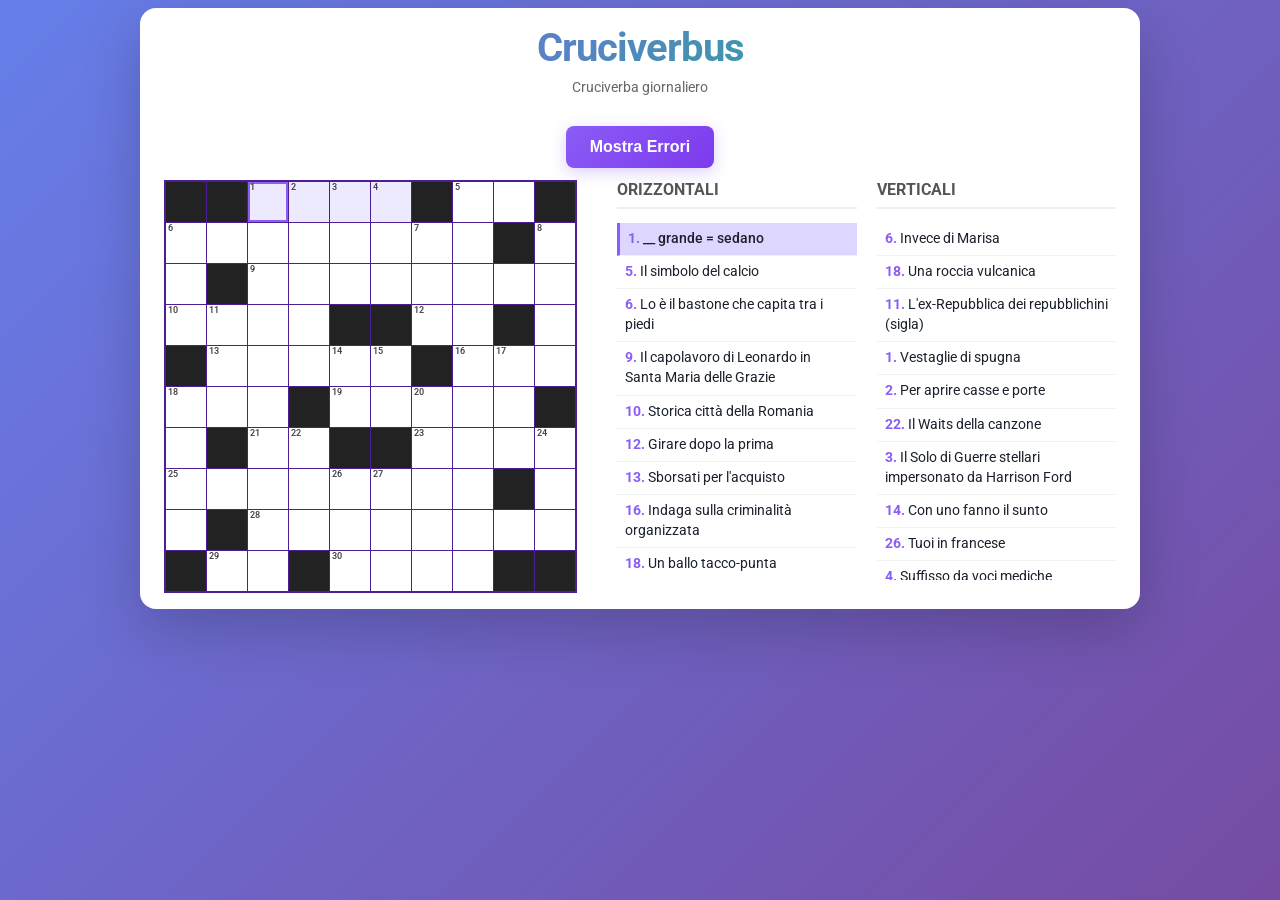
==== commit 2c2f4623: "deploy: 124a339c39c4d1a05d5ce65a2f74898c6542a954" ====
--- a/index.html
+++ b/index.html
@@ -37,35 +37,23 @@
                     
 
                     
+                    <div class="grid-cell black"></div>
+                    
+                    
+                    
+                    
+
+                    
+                    <div class="grid-cell black"></div>
+                    
+                    
+                    
+                    
+
+                    
                     <div class="cell-wrapper">
                         
                         <span class="cell-number">1</span>
-                        
-                        <input type="text" class="grid-cell white" maxlength="1" data-r="0"
-                            data-c="0" autocomplete="off">
-                    </div>
-                    
-                    
-                    
-                    
-
-                    
-                    <div class="cell-wrapper">
-                        
-                        <span class="cell-number">2</span>
-                        
-                        <input type="text" class="grid-cell white" maxlength="1" data-r="0"
-                            data-c="1" autocomplete="off">
-                    </div>
-                    
-                    
-                    
-                    
-
-                    
-                    <div class="cell-wrapper">
-                        
-                        <span class="cell-number">3</span>
                         
                         <input type="text" class="grid-cell white" maxlength="1" data-r="0"
                             data-c="2" autocomplete="off">
@@ -78,7 +66,7 @@
                     
                     <div class="cell-wrapper">
                         
-                        <span class="cell-number">4</span>
+                        <span class="cell-number">2</span>
                         
                         <input type="text" class="grid-cell white" maxlength="1" data-r="0"
                             data-c="3" autocomplete="off">
@@ -91,7 +79,7 @@
                     
                     <div class="cell-wrapper">
                         
-                        <span class="cell-number">5</span>
+                        <span class="cell-number">3</span>
                         
                         <input type="text" class="grid-cell white" maxlength="1" data-r="0"
                             data-c="4" autocomplete="off">
@@ -104,6 +92,8 @@
                     
                     <div class="cell-wrapper">
                         
+                        <span class="cell-number">4</span>
+                        
                         <input type="text" class="grid-cell white" maxlength="1" data-r="0"
                             data-c="5" autocomplete="off">
                     </div>
@@ -113,20 +103,16 @@
                     
 
                     
-                    <div class="cell-wrapper">
-                        
-                        <span class="cell-number">6</span>
-                        
-                        <input type="text" class="grid-cell white" maxlength="1" data-r="0"
-                            data-c="6" autocomplete="off">
-                    </div>
-                    
-                    
-                    
-                    
-
-                    
-                    <div class="cell-wrapper">
+                    <div class="grid-cell black"></div>
+                    
+                    
+                    
+                    
+
+                    
+                    <div class="cell-wrapper">
+                        
+                        <span class="cell-number">5</span>
                         
                         <input type="text" class="grid-cell white" maxlength="1" data-r="0"
                             data-c="7" autocomplete="off">
@@ -137,32 +123,30 @@
                     
 
                     
-                    <div class="grid-cell black"></div>
-                    
-                    
-                    
-                    
-
-                    
-                    <div class="cell-wrapper">
-                        
-                        <span class="cell-number">7</span>
+                    <div class="cell-wrapper">
                         
                         <input type="text" class="grid-cell white" maxlength="1" data-r="0"
-                            data-c="9" autocomplete="off">
-                    </div>
-                    
-                    
-                    
-                    
-                    
-                    
-                    
-
-                    
-                    <div class="cell-wrapper">
-                        
-                        <span class="cell-number">8</span>
+                            data-c="8" autocomplete="off">
+                    </div>
+                    
+                    
+                    
+                    
+
+                    
+                    <div class="grid-cell black"></div>
+                    
+                    
+                    
+                    
+                    
+                    
+                    
+
+                    
+                    <div class="cell-wrapper">
+                        
+                        <span class="cell-number">6</span>
                         
                         <input type="text" class="grid-cell white" maxlength="1" data-r="1"
                             data-c="0" autocomplete="off">
@@ -217,14 +201,20 @@
                     
 
                     
-                    <div class="grid-cell black"></div>
-                    
-                    
-                    
-                    
-
-                    
-                    <div class="cell-wrapper">
+                    <div class="cell-wrapper">
+                        
+                        <input type="text" class="grid-cell white" maxlength="1" data-r="1"
+                            data-c="5" autocomplete="off">
+                    </div>
+                    
+                    
+                    
+                    
+
+                    
+                    <div class="cell-wrapper">
+                        
+                        <span class="cell-number">7</span>
                         
                         <input type="text" class="grid-cell white" maxlength="1" data-r="1"
                             data-c="6" autocomplete="off">
@@ -235,27 +225,27 @@
                     
 
                     
-                    <div class="grid-cell black"></div>
-                    
-                    
-                    
-                    
-
-                    
-                    <div class="cell-wrapper">
-                        
-                        <span class="cell-number">9</span>
+                    <div class="cell-wrapper">
                         
                         <input type="text" class="grid-cell white" maxlength="1" data-r="1"
-                            data-c="8" autocomplete="off">
-                    </div>
-                    
-                    
-                    
-                    
-
-                    
-                    <div class="cell-wrapper">
+                            data-c="7" autocomplete="off">
+                    </div>
+                    
+                    
+                    
+                    
+
+                    
+                    <div class="grid-cell black"></div>
+                    
+                    
+                    
+                    
+
+                    
+                    <div class="cell-wrapper">
+                        
+                        <span class="cell-number">8</span>
                         
                         <input type="text" class="grid-cell white" maxlength="1" data-r="1"
                             data-c="9" autocomplete="off">
@@ -271,8 +261,6 @@
                     
                     <div class="cell-wrapper">
                         
-                        <span class="cell-number">10</span>
-                        
                         <input type="text" class="grid-cell white" maxlength="1" data-r="2"
                             data-c="0" autocomplete="off">
                     </div>
@@ -282,18 +270,16 @@
                     
 
                     
-                    <div class="cell-wrapper">
-                        
-                        <input type="text" class="grid-cell white" maxlength="1" data-r="2"
-                            data-c="1" autocomplete="off">
-                    </div>
-                    
-                    
-                    
-                    
-
-                    
-                    <div class="cell-wrapper">
+                    <div class="grid-cell black"></div>
+                    
+                    
+                    
+                    
+
+                    
+                    <div class="cell-wrapper">
+                        
+                        <span class="cell-number">9</span>
                         
                         <input type="text" class="grid-cell white" maxlength="1" data-r="2"
                             data-c="2" autocomplete="off">
@@ -326,16 +312,18 @@
                     
 
                     
-                    <div class="grid-cell black"></div>
-                    
-                    
-                    
-                    
-
-                    
-                    <div class="cell-wrapper">
-                        
-                        <span class="cell-number">11</span>
+                    <div class="cell-wrapper">
+                        
+                        <input type="text" class="grid-cell white" maxlength="1" data-r="2"
+                            data-c="5" autocomplete="off">
+                    </div>
+                    
+                    
+                    
+                    
+
+                    
+                    <div class="cell-wrapper">
                         
                         <input type="text" class="grid-cell white" maxlength="1" data-r="2"
                             data-c="6" autocomplete="off">
@@ -348,8 +336,6 @@
                     
                     <div class="cell-wrapper">
                         
-                        <span class="cell-number">12</span>
-                        
                         <input type="text" class="grid-cell white" maxlength="1" data-r="2"
                             data-c="7" autocomplete="off">
                     </div>
@@ -386,6 +372,8 @@
                     
                     <div class="cell-wrapper">
                         
+                        <span class="cell-number">10</span>
+                        
                         <input type="text" class="grid-cell white" maxlength="1" data-r="3"
                             data-c="0" autocomplete="off">
                     </div>
@@ -395,7 +383,13 @@
                     
 
                     
-                    <div class="grid-cell black"></div>
+                    <div class="cell-wrapper">
+                        
+                        <span class="cell-number">11</span>
+                        
+                        <input type="text" class="grid-cell white" maxlength="1" data-r="3"
+                            data-c="1" autocomplete="off">
+                    </div>
                     
                     
                     
@@ -413,37 +407,45 @@
                     
 
                     
-                    <div class="grid-cell black"></div>
-                    
-                    
-                    
-                    
-
-                    
-                    <div class="grid-cell black"></div>
-                    
-                    
-                    
-                    
-
-                    
-                    <div class="grid-cell black"></div>
-                    
-                    
-                    
-                    
-
-                    
-                    <div class="grid-cell black"></div>
-                    
-                    
-                    
-                    
-
-                    
-                    <div class="cell-wrapper">
-                        
-                        <span class="cell-number">13</span>
+                    <div class="cell-wrapper">
+                        
+                        <input type="text" class="grid-cell white" maxlength="1" data-r="3"
+                            data-c="3" autocomplete="off">
+                    </div>
+                    
+                    
+                    
+                    
+
+                    
+                    <div class="grid-cell black"></div>
+                    
+                    
+                    
+                    
+
+                    
+                    <div class="grid-cell black"></div>
+                    
+                    
+                    
+                    
+
+                    
+                    <div class="cell-wrapper">
+                        
+                        <span class="cell-number">12</span>
+                        
+                        <input type="text" class="grid-cell white" maxlength="1" data-r="3"
+                            data-c="6" autocomplete="off">
+                    </div>
+                    
+                    
+                    
+                    
+
+                    
+                    <div class="cell-wrapper">
                         
                         <input type="text" class="grid-cell white" maxlength="1" data-r="3"
                             data-c="7" autocomplete="off">
@@ -454,11 +456,7 @@
                     
 
                     
-                    <div class="cell-wrapper">
-                        
-                        <input type="text" class="grid-cell white" maxlength="1" data-r="3"
-                            data-c="8" autocomplete="off">
-                    </div>
+                    <div class="grid-cell black"></div>
                     
                     
                     
@@ -479,22 +477,16 @@
                     
 
                     
-                    <div class="cell-wrapper">
-                        
-                        <span class="cell-number">14</span>
-                        
-                        <input type="text" class="grid-cell white" maxlength="1" data-r="4"
-                            data-c="0" autocomplete="off">
-                    </div>
-                    
-                    
-                    
-                    
-
-                    
-                    <div class="cell-wrapper">
-                        
-                        <span class="cell-number">15</span>
+                    <div class="grid-cell black"></div>
+                    
+                    
+                    
+                    
+
+                    
+                    <div class="cell-wrapper">
+                        
+                        <span class="cell-number">13</span>
                         
                         <input type="text" class="grid-cell white" maxlength="1" data-r="4"
                             data-c="1" autocomplete="off">
@@ -516,23 +508,33 @@
                     
 
                     
-                    <div class="grid-cell black"></div>
-                    
-                    
-                    
-                    
-
-                    
-                    <div class="grid-cell black"></div>
-                    
-                    
-                    
-                    
-
-                    
-                    <div class="cell-wrapper">
-                        
-                        <span class="cell-number">16</span>
+                    <div class="cell-wrapper">
+                        
+                        <input type="text" class="grid-cell white" maxlength="1" data-r="4"
+                            data-c="3" autocomplete="off">
+                    </div>
+                    
+                    
+                    
+                    
+
+                    
+                    <div class="cell-wrapper">
+                        
+                        <span class="cell-number">14</span>
+                        
+                        <input type="text" class="grid-cell white" maxlength="1" data-r="4"
+                            data-c="4" autocomplete="off">
+                    </div>
+                    
+                    
+                    
+                    
+
+                    
+                    <div class="cell-wrapper">
+                        
+                        <span class="cell-number">15</span>
                         
                         <input type="text" class="grid-cell white" maxlength="1" data-r="4"
                             data-c="5" autocomplete="off">
@@ -543,18 +545,16 @@
                     
 
                     
-                    <div class="cell-wrapper">
-                        
-                        <input type="text" class="grid-cell white" maxlength="1" data-r="4"
-                            data-c="6" autocomplete="off">
-                    </div>
-                    
-                    
-                    
-                    
-
-                    
-                    <div class="cell-wrapper">
+                    <div class="grid-cell black"></div>
+                    
+                    
+                    
+                    
+
+                    
+                    <div class="cell-wrapper">
+                        
+                        <span class="cell-number">16</span>
                         
                         <input type="text" class="grid-cell white" maxlength="1" data-r="4"
                             data-c="7" autocomplete="off">
@@ -567,6 +567,8 @@
                     
                     <div class="cell-wrapper">
                         
+                        <span class="cell-number">17</span>
+                        
                         <input type="text" class="grid-cell white" maxlength="1" data-r="4"
                             data-c="8" autocomplete="off">
                     </div>
@@ -592,7 +594,7 @@
                     
                     <div class="cell-wrapper">
                         
-                        <span class="cell-number">17</span>
+                        <span class="cell-number">18</span>
                         
                         <input type="text" class="grid-cell white" maxlength="1" data-r="5"
                             data-c="0" autocomplete="off">
@@ -625,18 +627,16 @@
                     
 
                     
-                    <div class="cell-wrapper">
-                        
-                        <input type="text" class="grid-cell white" maxlength="1" data-r="5"
-                            data-c="3" autocomplete="off">
-                    </div>
-                    
-                    
-                    
-                    
-
-                    
-                    <div class="cell-wrapper">
+                    <div class="grid-cell black"></div>
+                    
+                    
+                    
+                    
+
+                    
+                    <div class="cell-wrapper">
+                        
+                        <span class="cell-number">19</span>
                         
                         <input type="text" class="grid-cell white" maxlength="1" data-r="5"
                             data-c="4" autocomplete="off">
@@ -647,23 +647,31 @@
                     
 
                     
-                    <div class="grid-cell black"></div>
-                    
-                    
-                    
-                    
-
-                    
-                    <div class="grid-cell black"></div>
-                    
-                    
-                    
-                    
-
-                    
-                    <div class="cell-wrapper">
-                        
-                        <span class="cell-number">18</span>
+                    <div class="cell-wrapper">
+                        
+                        <input type="text" class="grid-cell white" maxlength="1" data-r="5"
+                            data-c="5" autocomplete="off">
+                    </div>
+                    
+                    
+                    
+                    
+
+                    
+                    <div class="cell-wrapper">
+                        
+                        <span class="cell-number">20</span>
+                        
+                        <input type="text" class="grid-cell white" maxlength="1" data-r="5"
+                            data-c="6" autocomplete="off">
+                    </div>
+                    
+                    
+                    
+                    
+
+                    
+                    <div class="cell-wrapper">
                         
                         <input type="text" class="grid-cell white" maxlength="1" data-r="5"
                             data-c="7" autocomplete="off">
@@ -685,23 +693,17 @@
                     
 
                     
-                    <div class="cell-wrapper">
-                        
-                        <input type="text" class="grid-cell white" maxlength="1" data-r="5"
-                            data-c="9" autocomplete="off">
-                    </div>
-                    
-                    
-                    
-                    
-                    
-                    
-                    
-
-                    
-                    <div class="cell-wrapper">
-                        
-                        <span class="cell-number">19</span>
+                    <div class="grid-cell black"></div>
+                    
+                    
+                    
+                    
+                    
+                    
+                    
+
+                    
+                    <div class="cell-wrapper">
                         
                         <input type="text" class="grid-cell white" maxlength="1" data-r="6"
                             data-c="0" autocomplete="off">
@@ -712,18 +714,16 @@
                     
 
                     
-                    <div class="cell-wrapper">
-                        
-                        <input type="text" class="grid-cell white" maxlength="1" data-r="6"
-                            data-c="1" autocomplete="off">
-                    </div>
-                    
-                    
-                    
-                    
-
-                    
-                    <div class="cell-wrapper">
+                    <div class="grid-cell black"></div>
+                    
+                    
+                    
+                    
+
+                    
+                    <div class="cell-wrapper">
+                        
+                        <span class="cell-number">21</span>
                         
                         <input type="text" class="grid-cell white" maxlength="1" data-r="6"
                             data-c="2" autocomplete="off">
@@ -734,28 +734,40 @@
                     
 
                     
-                    <div class="grid-cell black"></div>
-                    
-                    
-                    
-                    
-
-                    
-                    <div class="grid-cell black"></div>
-                    
-                    
-                    
-                    
-
-                    
-                    <div class="grid-cell black"></div>
-                    
-                    
-                    
-                    
-
-                    
-                    <div class="grid-cell black"></div>
+                    <div class="cell-wrapper">
+                        
+                        <span class="cell-number">22</span>
+                        
+                        <input type="text" class="grid-cell white" maxlength="1" data-r="6"
+                            data-c="3" autocomplete="off">
+                    </div>
+                    
+                    
+                    
+                    
+
+                    
+                    <div class="grid-cell black"></div>
+                    
+                    
+                    
+                    
+
+                    
+                    <div class="grid-cell black"></div>
+                    
+                    
+                    
+                    
+
+                    
+                    <div class="cell-wrapper">
+                        
+                        <span class="cell-number">23</span>
+                        
+                        <input type="text" class="grid-cell white" maxlength="1" data-r="6"
+                            data-c="6" autocomplete="off">
+                    </div>
                     
                     
                     
@@ -773,14 +785,20 @@
                     
 
                     
-                    <div class="grid-cell black"></div>
-                    
-                    
-                    
-                    
-
-                    
-                    <div class="cell-wrapper">
+                    <div class="cell-wrapper">
+                        
+                        <input type="text" class="grid-cell white" maxlength="1" data-r="6"
+                            data-c="8" autocomplete="off">
+                    </div>
+                    
+                    
+                    
+                    
+
+                    
+                    <div class="cell-wrapper">
+                        
+                        <span class="cell-number">24</span>
                         
                         <input type="text" class="grid-cell white" maxlength="1" data-r="6"
                             data-c="9" autocomplete="off">
@@ -796,7 +814,7 @@
                     
                     <div class="cell-wrapper">
                         
-                        <span class="cell-number">20</span>
+                        <span class="cell-number">25</span>
                         
                         <input type="text" class="grid-cell white" maxlength="1" data-r="7"
                             data-c="0" autocomplete="off">
@@ -831,8 +849,6 @@
                     
                     <div class="cell-wrapper">
                         
-                        <span class="cell-number">21</span>
-                        
                         <input type="text" class="grid-cell white" maxlength="1" data-r="7"
                             data-c="3" autocomplete="off">
                     </div>
@@ -842,16 +858,22 @@
                     
 
                     
-                    <div class="grid-cell black"></div>
-                    
-                    
-                    
-                    
-
-                    
-                    <div class="cell-wrapper">
-                        
-                        <span class="cell-number">22</span>
+                    <div class="cell-wrapper">
+                        
+                        <span class="cell-number">26</span>
+                        
+                        <input type="text" class="grid-cell white" maxlength="1" data-r="7"
+                            data-c="4" autocomplete="off">
+                    </div>
+                    
+                    
+                    
+                    
+
+                    
+                    <div class="cell-wrapper">
+                        
+                        <span class="cell-number">27</span>
                         
                         <input type="text" class="grid-cell white" maxlength="1" data-r="7"
                             data-c="5" autocomplete="off">
@@ -864,8 +886,6 @@
                     
                     <div class="cell-wrapper">
                         
-                        <span class="cell-number">23</span>
-                        
                         <input type="text" class="grid-cell white" maxlength="1" data-r="7"
                             data-c="6" autocomplete="off">
                     </div>
@@ -886,13 +906,7 @@
                     
 
                     
-                    <div class="cell-wrapper">
-                        
-                        <span class="cell-number">24</span>
-                        
-                        <input type="text" class="grid-cell white" maxlength="1" data-r="7"
-                            data-c="8" autocomplete="off">
-                    </div>
+                    <div class="grid-cell black"></div>
                     
                     
                     
@@ -915,8 +929,6 @@
                     
                     <div class="cell-wrapper">
                         
-                        <span class="cell-number">25</span>
-                        
                         <input type="text" class="grid-cell white" maxlength="1" data-r="8"
                             data-c="0" autocomplete="off">
                     </div>
@@ -926,18 +938,20 @@
                     
 
                     
-                    <div class="cell-wrapper">
+                    <div class="grid-cell black"></div>
+                    
+                    
+                    
+                    
+
+                    
+                    <div class="cell-wrapper">
+                        
+                        <span class="cell-number">28</span>
                         
                         <input type="text" class="grid-cell white" maxlength="1" data-r="8"
-                            data-c="1" autocomplete="off">
-                    </div>
-                    
-                    
-                    
-                    
-
-                    
-                    <div class="grid-cell black"></div>
+                            data-c="2" autocomplete="off">
+                    </div>
                     
                     
                     
@@ -955,16 +969,18 @@
                     
 
                     
-                    <div class="grid-cell black"></div>
-                    
-                    
-                    
-                    
-
-                    
-                    <div class="cell-wrapper">
-                        
-                        <span class="cell-number">26</span>
+                    <div class="cell-wrapper">
+                        
+                        <input type="text" class="grid-cell white" maxlength="1" data-r="8"
+                            data-c="4" autocomplete="off">
+                    </div>
+                    
+                    
+                    
+                    
+
+                    
+                    <div class="cell-wrapper">
                         
                         <input type="text" class="grid-cell white" maxlength="1" data-r="8"
                             data-c="5" autocomplete="off">
@@ -1022,27 +1038,27 @@
                     
 
                     
-                    <div class="cell-wrapper">
+                    <div class="grid-cell black"></div>
+                    
+                    
+                    
+                    
+
+                    
+                    <div class="cell-wrapper">
+                        
+                        <span class="cell-number">29</span>
                         
                         <input type="text" class="grid-cell white" maxlength="1" data-r="9"
-                            data-c="0" autocomplete="off">
-                    </div>
-                    
-                    
-                    
-                    
-
-                    
-                    <div class="grid-cell black"></div>
-                    
-                    
-                    
-                    
-
-                    
-                    <div class="cell-wrapper">
-                        
-                        <span class="cell-number">27</span>
+                            data-c="1" autocomplete="off">
+                    </div>
+                    
+                    
+                    
+                    
+
+                    
+                    <div class="cell-wrapper">
                         
                         <input type="text" class="grid-cell white" maxlength="1" data-r="9"
                             data-c="2" autocomplete="off">
@@ -1053,18 +1069,16 @@
                     
 
                     
-                    <div class="cell-wrapper">
-                        
-                        <input type="text" class="grid-cell white" maxlength="1" data-r="9"
-                            data-c="3" autocomplete="off">
-                    </div>
-                    
-                    
-                    
-                    
-
-                    
-                    <div class="cell-wrapper">
+                    <div class="grid-cell black"></div>
+                    
+                    
+                    
+                    
+
+                    
+                    <div class="cell-wrapper">
+                        
+                        <span class="cell-number">30</span>
                         
                         <input type="text" class="grid-cell white" maxlength="1" data-r="9"
                             data-c="4" autocomplete="off">
@@ -1108,22 +1122,14 @@
                     
 
                     
-                    <div class="cell-wrapper">
-                        
-                        <input type="text" class="grid-cell white" maxlength="1" data-r="9"
-                            data-c="8" autocomplete="off">
-                    </div>
-                    
-                    
-                    
-                    
-
-                    
-                    <div class="cell-wrapper">
-                        
-                        <input type="text" class="grid-cell white" maxlength="1" data-r="9"
-                            data-c="9" autocomplete="off">
-                    </div>
+                    <div class="grid-cell black"></div>
+                    
+                    
+                    
+                    
+
+                    
+                    <div class="grid-cell black"></div>
                     
                     
                     
@@ -1136,67 +1142,67 @@
                     <ul id="across-clues">
                         
                         <li id="clue-across-0" data-id="0" data-dir="across">
-                            <span class="clue-num">1.</span> Il Carlo protagonista de Le confessioni di un italiano
+                            <span class="clue-num">1.</span> __ grande = sedano
                         </li>
                         
                         <li id="clue-across-1" data-id="1" data-dir="across">
-                            <span class="clue-num">8.</span> Il palco per l'impiccagione
+                            <span class="clue-num">5.</span> Il simbolo del calcio
                         </li>
                         
                         <li id="clue-across-2" data-id="2" data-dir="across">
-                            <span class="clue-num">9.</span> Una particella per qui
+                            <span class="clue-num">6.</span> Lo è il bastone che capita tra i piedi
                         </li>
                         
                         <li id="clue-across-3" data-id="3" data-dir="across">
-                            <span class="clue-num">10.</span> Un eroe greco a Troia
+                            <span class="clue-num">9.</span> Il capolavoro di Leonardo in Santa Maria delle Grazie
                         </li>
                         
                         <li id="clue-across-4" data-id="4" data-dir="across">
-                            <span class="clue-num">11.</span> Le treccine più crespe
+                            <span class="clue-num">10.</span> Storica città della Romania
                         </li>
                         
                         <li id="clue-across-5" data-id="5" data-dir="across">
-                            <span class="clue-num">13.</span> Il bronzo dei Romani
+                            <span class="clue-num">12.</span> Girare dopo la prima
                         </li>
                         
                         <li id="clue-across-6" data-id="6" data-dir="across">
-                            <span class="clue-num">14.</span> Il dolce cream
+                            <span class="clue-num">13.</span> Sborsati per l'acquisto
                         </li>
                         
                         <li id="clue-across-7" data-id="7" data-dir="across">
-                            <span class="clue-num">16.</span> Le singole parti del regolamento
+                            <span class="clue-num">16.</span> Indaga sulla criminalità organizzata
                         </li>
                         
                         <li id="clue-across-8" data-id="8" data-dir="across">
-                            <span class="clue-num">17.</span> La dinastia di re Enrico VIII
+                            <span class="clue-num">18.</span> Un ballo tacco-punta
                         </li>
                         
                         <li id="clue-across-9" data-id="9" data-dir="across">
-                            <span class="clue-num">18.</span> Il McEwan scrittore inglese di Espiazione
+                            <span class="clue-num">19.</span> Elemento chimico radioattivo
                         </li>
                         
                         <li id="clue-across-10" data-id="10" data-dir="across">
-                            <span class="clue-num">19.</span> Un prefisso che moltiplica
+                            <span class="clue-num">21.</span> Un ma degli antichi Romani
                         </li>
                         
                         <li id="clue-across-11" data-id="11" data-dir="across">
-                            <span class="clue-num">20.</span> Il giardino di Adamo ed Eva
+                            <span class="clue-num">23.</span> La Netrebko soprano
                         </li>
                         
                         <li id="clue-across-12" data-id="12" data-dir="across">
-                            <span class="clue-num">22.</span> Gli squarci nello scafo
+                            <span class="clue-num">25.</span> Una raccolta di immagini
                         </li>
                         
                         <li id="clue-across-13" data-id="13" data-dir="across">
-                            <span class="clue-num">25.</span> La erre della lingua greca
+                            <span class="clue-num">28.</span> Frittata ripiegata e ripiena
                         </li>
                         
                         <li id="clue-across-14" data-id="14" data-dir="across">
-                            <span class="clue-num">26.</span> Precede un falso cognome
+                            <span class="clue-num">29.</span> Le hanno aquile e gufi
                         </li>
                         
                         <li id="clue-across-15" data-id="15" data-dir="across">
-                            <span class="clue-num">27.</span> Molti di essi sono abitanti di Innsbruck
+                            <span class="clue-num">30.</span> Un appellativo riservato ai sovrani
                         </li>
                         
                     </ul>
@@ -1206,59 +1212,75 @@
                     <ul id="down-clues">
                         
                         <li id="clue-down-16" data-id="16" data-dir="down">
-                            <span class="clue-num">1.</span> Gli insetti come le pulci
+                            <span class="clue-num">6.</span> Invece di Marisa
                         </li>
                         
                         <li id="clue-down-17" data-id="17" data-dir="down">
-                            <span class="clue-num">2.</span> La legge di Mitterrand
+                            <span class="clue-num">18.</span> Una roccia vulcanica
                         </li>
                         
                         <li id="clue-down-18" data-id="18" data-dir="down">
-                            <span class="clue-num">15.</span> Lingua affine al persiano
+                            <span class="clue-num">11.</span> L'ex-Repubblica dei repubblichini (sigla)
                         </li>
                         
                         <li id="clue-down-19" data-id="19" data-dir="down">
-                            <span class="clue-num">3.</span> Drammi a forti tinte
+                            <span class="clue-num">1.</span> Vestaglie di spugna
                         </li>
                         
                         <li id="clue-down-20" data-id="20" data-dir="down">
-                            <span class="clue-num">4.</span> Ci fa pensare all'ovest
+                            <span class="clue-num">2.</span> Per aprire casse e porte
                         </li>
                         
                         <li id="clue-down-21" data-id="21" data-dir="down">
-                            <span class="clue-num">21.</span> Spiccano sulla pelle
+                            <span class="clue-num">22.</span> Il Waits della canzone
                         </li>
                         
                         <li id="clue-down-22" data-id="22" data-dir="down">
-                            <span class="clue-num">5.</span> Il Guai! gridato da Brenno
+                            <span class="clue-num">3.</span> Il Solo di Guerre stellari impersonato da Harrison Ford
                         </li>
                         
                         <li id="clue-down-23" data-id="23" data-dir="down">
-                            <span class="clue-num">22.</span> L'ONU che si batte contro la fame nel mondo
+                            <span class="clue-num">14.</span> Con uno fanno il sunto
                         </li>
                         
                         <li id="clue-down-24" data-id="24" data-dir="down">
-                            <span class="clue-num">6.</span> Volava nei cieli degli USA
+                            <span class="clue-num">26.</span> Tuoi in francese
                         </li>
                         
                         <li id="clue-down-25" data-id="25" data-dir="down">
-                            <span class="clue-num">23.</span> La formula di molti ristoranti giapponesi
+                            <span class="clue-num">4.</span> Suffisso da voci mediche
                         </li>
                         
                         <li id="clue-down-26" data-id="26" data-dir="down">
-                            <span class="clue-num">12.</span> I nuclei del condominio
+                            <span class="clue-num">15.</span> Lo dico quando parlo di me
                         </li>
                         
                         <li id="clue-down-27" data-id="27" data-dir="down">
-                            <span class="clue-num">9.</span> Un dolce ricoperto di zucchero caramellato
+                            <span class="clue-num">27.</span> Fu giudice d'Israele
                         </li>
                         
                         <li id="clue-down-28" data-id="28" data-dir="down">
-                            <span class="clue-num">24.</span> La città principale delle isole Canarie
+                            <span class="clue-num">7.</span> Il partito di Togliatti
                         </li>
                         
                         <li id="clue-down-29" data-id="29" data-dir="down">
-                            <span class="clue-num">7.</span> Formazione di sostanze da parte dell'organismo
+                            <span class="clue-num">20.</span> Un motoscafo da competizione
+                        </li>
+                        
+                        <li id="clue-down-30" data-id="30" data-dir="down">
+                            <span class="clue-num">5.</span> Permettono d'identificare un punto su un piano
+                        </li>
+                        
+                        <li id="clue-down-31" data-id="31" data-dir="down">
+                            <span class="clue-num">17.</span> Il Tiriac ex-asso del tennis
+                        </li>
+                        
+                        <li id="clue-down-32" data-id="32" data-dir="down">
+                            <span class="clue-num">8.</span> Quella di Livigno è franca
+                        </li>
+                        
+                        <li id="clue-down-33" data-id="33" data-dir="down">
+                            <span class="clue-num">24.</span> Se non è regina
                         </li>
                         
                     </ul>
@@ -1278,7 +1300,7 @@
     </div>
 
     <script>
-        const puzzleData = {"rows": 10, "cols": 10, "grid": ["ALTOVITI#B", "FORCA#W#CI", "AIACE#AFRO", "N#G####AES", "ICE##COMMI", "TUDOR##IAN", "TRI####G#T", "EDEN#FALLE", "RO#E#ALIAS", "I#TIROLESI"], "clues": {"across": [{"id": 0, "row": 0, "col": 0, "word": "ALTOVITI", "clue": "Il Carlo protagonista de Le confessioni di un italiano\r", "clueNum": 1}, {"id": 1, "row": 1, "col": 0, "word": "FORCA", "clue": "Il palco per l'impiccagione\r", "clueNum": 8}, {"id": 2, "row": 1, "col": 8, "word": "CI", "clue": "Una particella per qui\r", "clueNum": 9}, {"id": 3, "row": 2, "col": 0, "word": "AIACE", "clue": "Un eroe greco a Troia\r", "clueNum": 10}, {"id": 4, "row": 2, "col": 6, "word": "AFRO", "clue": "Le treccine pi\u00f9 crespe\r", "clueNum": 11}, {"id": 5, "row": 3, "col": 7, "word": "AES", "clue": "Il bronzo dei Romani\r", "clueNum": 13}, {"id": 6, "row": 4, "col": 0, "word": "ICE", "clue": "Il dolce cream\r", "clueNum": 14}, {"id": 7, "row": 4, "col": 5, "word": "COMMI", "clue": "Le singole parti del regolamento\r", "clueNum": 16}, {"id": 8, "row": 5, "col": 0, "word": "TUDOR", "clue": "La dinastia di re Enrico VIII\r", "clueNum": 17}, {"id": 9, "row": 5, "col": 7, "word": "IAN", "clue": "Il McEwan scrittore inglese di Espiazione\r", "clueNum": 18}, {"id": 10, "row": 6, "col": 0, "word": "TRI", "clue": "Un prefisso che moltiplica\r", "clueNum": 19}, {"id": 11, "row": 7, "col": 0, "word": "EDEN", "clue": "Il giardino di Adamo ed Eva\r", "clueNum": 20}, {"id": 12, "row": 7, "col": 5, "word": "FALLE", "clue": "Gli squarci nello scafo\r", "clueNum": 22}, {"id": 13, "row": 8, "col": 0, "word": "RO", "clue": "La erre della lingua greca\r", "clueNum": 25}, {"id": 14, "row": 8, "col": 5, "word": "ALIAS", "clue": "Precede un falso cognome\r", "clueNum": 26}, {"id": 15, "row": 9, "col": 2, "word": "TIROLESI", "clue": "Molti di essi sono abitanti di Innsbruck\r", "clueNum": 27}], "down": [{"id": 16, "row": 0, "col": 0, "word": "AFANITTERI", "clue": "Gli insetti come le pulci\r", "clueNum": 1}, {"id": 17, "row": 0, "col": 1, "word": "LOI", "clue": "La legge di Mitterrand\r", "clueNum": 2}, {"id": 18, "row": 4, "col": 1, "word": "CURDO", "clue": "Lingua affine al persiano\r", "clueNum": 15}, {"id": 19, "row": 0, "col": 2, "word": "TRAGEDIE", "clue": "Drammi a forti tinte\r", "clueNum": 3}, {"id": 20, "row": 0, "col": 3, "word": "OCC", "clue": "Ci fa pensare all'ovest\r", "clueNum": 4}, {"id": 21, "row": 7, "col": 3, "word": "NEI", "clue": "Spiccano sulla pelle\r", "clueNum": 21}, {"id": 22, "row": 0, "col": 4, "word": "VAE", "clue": "Il Guai! gridato da Brenno\r", "clueNum": 5}, {"id": 23, "row": 7, "col": 5, "word": "FAO", "clue": "L'ONU che si batte contro la fame nel mondo\r", "clueNum": 22}, {"id": 24, "row": 0, "col": 6, "word": "TWA", "clue": "Volava nei cieli degli USA\r", "clueNum": 6}, {"id": 25, "row": 7, "col": 6, "word": "ALL", "clue": "La formula di molti ristoranti giapponesi\r", "clueNum": 23}, {"id": 26, "row": 2, "col": 7, "word": "FAMIGLIE", "clue": "I nuclei del condominio\r", "clueNum": 12}, {"id": 27, "row": 1, "col": 8, "word": "CREMA", "clue": "Un dolce ricoperto di zucchero caramellato\r", "clueNum": 9}, {"id": 28, "row": 7, "col": 8, "word": "LAS", "clue": "La citt\u00e0 principale delle isole Canarie\r", "clueNum": 24}, {"id": 29, "row": 0, "col": 9, "word": "BIOSINTESI", "clue": "Formazione di sostanze da parte dell'organismo\r", "clueNum": 7}]}, "cellNumbers": {"0,0": 1, "0,1": 2, "0,2": 3, "0,3": 4, "0,4": 5, "0,6": 6, "0,9": 7, "1,0": 8, "1,8": 9, "2,0": 10, "2,6": 11, "2,7": 12, "3,7": 13, "4,0": 14, "4,1": 15, "4,5": 16, "5,0": 17, "5,7": 18, "6,0": 19, "7,0": 20, "7,3": 21, "7,5": 22, "7,6": 23, "7,8": 24, "8,0": 25, "8,5": 26, "9,2": 27}};
+        const puzzleData = {"rows": 10, "cols": 10, "grid": ["##APIO#CA#", "INCIAMPO#Z", "S#CENACOLO", "ARAD##IR#N", "#SPESI#DIA", "TIP#TORIO#", "U#AT##ANNA", "FOTOTECA#P", "O#OMELETTE", "#UI#SIRE##"], "clues": {"across": [{"id": 0, "row": 0, "col": 2, "word": "APIO", "clue": "__ grande = sedano\r", "clueNum": 1}, {"id": 1, "row": 0, "col": 7, "word": "CA", "clue": "Il simbolo del calcio\r", "clueNum": 5}, {"id": 2, "row": 1, "col": 0, "word": "INCIAMPO", "clue": "Lo \u00e8 il bastone che capita tra i piedi\r", "clueNum": 6}, {"id": 3, "row": 2, "col": 2, "word": "CENACOLO", "clue": "Il capolavoro di Leonardo in Santa Maria delle Grazie\r", "clueNum": 9}, {"id": 4, "row": 3, "col": 0, "word": "ARAD", "clue": "Storica citt\u00e0 della Romania\r", "clueNum": 10}, {"id": 5, "row": 3, "col": 6, "word": "IR", "clue": "Girare dopo la prima\r", "clueNum": 12}, {"id": 6, "row": 4, "col": 1, "word": "SPESI", "clue": "Sborsati per l'acquisto\r", "clueNum": 13}, {"id": 7, "row": 4, "col": 7, "word": "DIA", "clue": "Indaga sulla criminalit\u00e0 organizzata\r", "clueNum": 16}, {"id": 8, "row": 5, "col": 0, "word": "TIP", "clue": "Un ballo tacco-punta\r", "clueNum": 18}, {"id": 9, "row": 5, "col": 4, "word": "TORIO", "clue": "Elemento chimico radioattivo\r", "clueNum": 19}, {"id": 10, "row": 6, "col": 2, "word": "AT", "clue": "Un ma degli antichi Romani\r", "clueNum": 21}, {"id": 11, "row": 6, "col": 6, "word": "ANNA", "clue": "La Netrebko soprano\r", "clueNum": 23}, {"id": 12, "row": 7, "col": 0, "word": "FOTOTECA", "clue": "Una raccolta di immagini\r", "clueNum": 25}, {"id": 13, "row": 8, "col": 2, "word": "OMELETTE", "clue": "Frittata ripiegata e ripiena\r", "clueNum": 28}, {"id": 14, "row": 9, "col": 1, "word": "UI", "clue": "Le hanno aquile e gufi\r", "clueNum": 29}, {"id": 15, "row": 9, "col": 4, "word": "SIRE", "clue": "Un appellativo riservato ai sovrani\r", "clueNum": 30}], "down": [{"id": 16, "row": 1, "col": 0, "word": "ISA", "clue": "Invece di Marisa\r", "clueNum": 6}, {"id": 17, "row": 5, "col": 0, "word": "TUFO", "clue": "Una roccia vulcanica\r", "clueNum": 18}, {"id": 18, "row": 3, "col": 1, "word": "RSI", "clue": "L'ex-Repubblica dei repubblichini (sigla)\r", "clueNum": 11}, {"id": 19, "row": 0, "col": 2, "word": "ACCAPPATOI", "clue": "Vestaglie di spugna\r", "clueNum": 1}, {"id": 20, "row": 0, "col": 3, "word": "PIEDE", "clue": "Per aprire casse e porte\r", "clueNum": 2}, {"id": 21, "row": 6, "col": 3, "word": "TOM", "clue": "Il Waits della canzone\r", "clueNum": 22}, {"id": 22, "row": 0, "col": 4, "word": "IAN", "clue": "Il Solo di Guerre stellari impersonato da Harrison Ford\r", "clueNum": 3}, {"id": 23, "row": 4, "col": 4, "word": "ST", "clue": "Con uno fanno il sunto\r", "clueNum": 14}, {"id": 24, "row": 7, "col": 4, "word": "TES", "clue": "Tuoi in francese\r", "clueNum": 26}, {"id": 25, "row": 0, "col": 5, "word": "OMA", "clue": "Suffisso da voci mediche\r", "clueNum": 4}, {"id": 26, "row": 4, "col": 5, "word": "IO", "clue": "Lo dico quando parlo di me\r", "clueNum": 15}, {"id": 27, "row": 7, "col": 5, "word": "ELI", "clue": "Fu giudice d'Israele\r", "clueNum": 27}, {"id": 28, "row": 1, "col": 6, "word": "PCI", "clue": "Il partito di Togliatti\r", "clueNum": 7}, {"id": 29, "row": 5, "col": 6, "word": "RACER", "clue": "Un motoscafo da competizione\r", "clueNum": 20}, {"id": 30, "row": 0, "col": 7, "word": "COORDINATE", "clue": "Permettono d'identificare un punto su un piano\r", "clueNum": 5}, {"id": 31, "row": 4, "col": 8, "word": "ION", "clue": "Il Tiriac ex-asso del tennis\r", "clueNum": 17}, {"id": 32, "row": 1, "col": 9, "word": "ZONA", "clue": "Quella di Livigno \u00e8 franca\r", "clueNum": 8}, {"id": 33, "row": 6, "col": 9, "word": "APE", "clue": "Se non \u00e8 regina\r", "clueNum": 24}]}, "cellNumbers": {"0,2": 1, "0,3": 2, "0,4": 3, "0,5": 4, "0,7": 5, "1,0": 6, "1,6": 7, "1,9": 8, "2,2": 9, "3,0": 10, "3,1": 11, "3,6": 12, "4,1": 13, "4,4": 14, "4,5": 15, "4,7": 16, "4,8": 17, "5,0": 18, "5,4": 19, "5,6": 20, "6,2": 21, "6,3": 22, "6,6": 23, "6,9": 24, "7,0": 25, "7,4": 26, "7,5": 27, "8,2": 28, "9,1": 29, "9,4": 30}};
     </script>
     <script src="static/script.js"></script>
 </body>
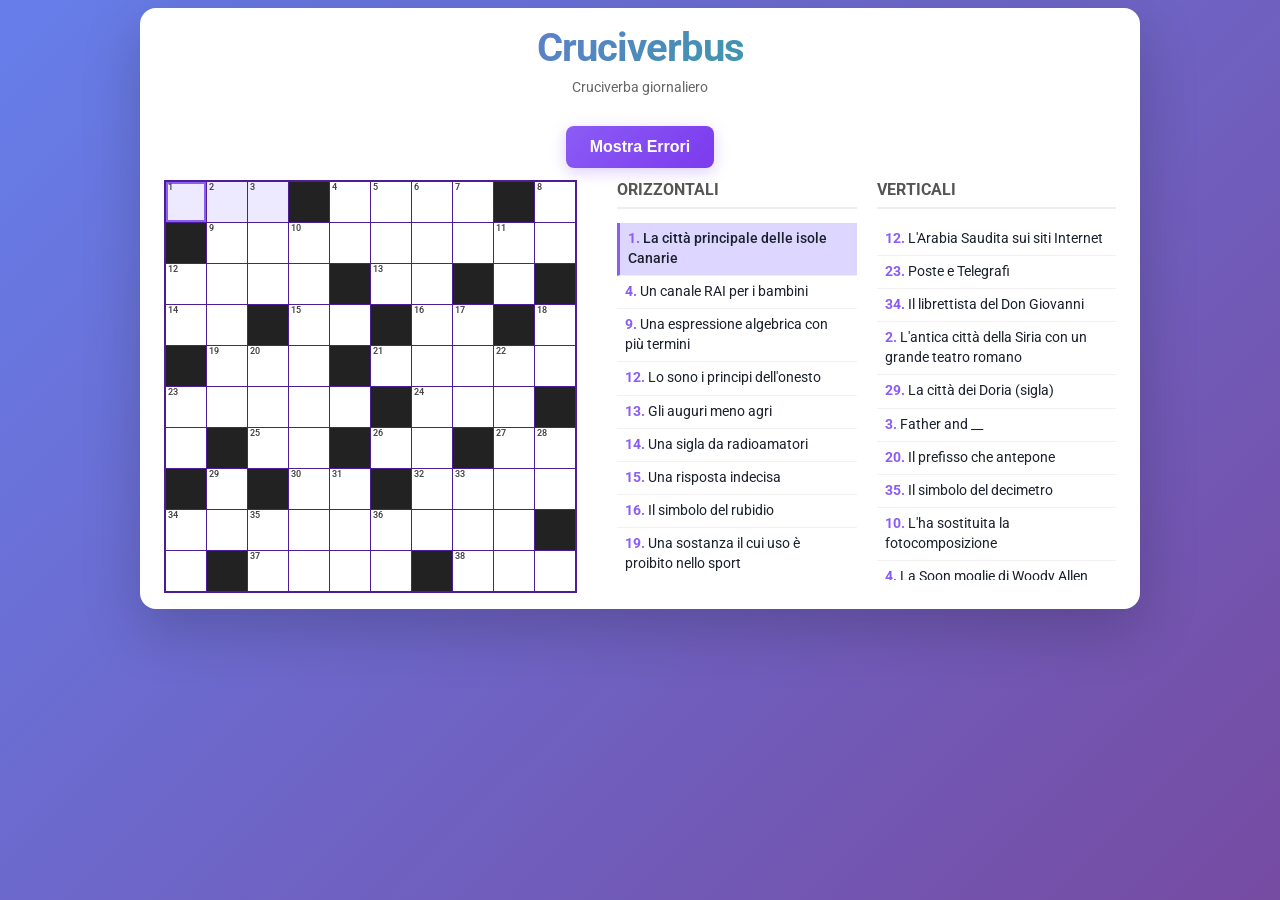
==== commit 32bce3e2: "deploy: 124a339c39c4d1a05d5ce65a2f74898c6542a954" ====
--- a/index.html
+++ b/index.html
@@ -37,23 +37,35 @@
                     
 
                     
-                    <div class="grid-cell black"></div>
-                    
-                    
-                    
-                    
-
-                    
-                    <div class="grid-cell black"></div>
-                    
-                    
-                    
-                    
-
-                    
                     <div class="cell-wrapper">
                         
                         <span class="cell-number">1</span>
+                        
+                        <input type="text" class="grid-cell white" maxlength="1" data-r="0"
+                            data-c="0" autocomplete="off">
+                    </div>
+                    
+                    
+                    
+                    
+
+                    
+                    <div class="cell-wrapper">
+                        
+                        <span class="cell-number">2</span>
+                        
+                        <input type="text" class="grid-cell white" maxlength="1" data-r="0"
+                            data-c="1" autocomplete="off">
+                    </div>
+                    
+                    
+                    
+                    
+
+                    
+                    <div class="cell-wrapper">
+                        
+                        <span class="cell-number">3</span>
                         
                         <input type="text" class="grid-cell white" maxlength="1" data-r="0"
                             data-c="2" autocomplete="off">
@@ -64,22 +76,16 @@
                     
 
                     
-                    <div class="cell-wrapper">
-                        
-                        <span class="cell-number">2</span>
-                        
-                        <input type="text" class="grid-cell white" maxlength="1" data-r="0"
-                            data-c="3" autocomplete="off">
-                    </div>
-                    
-                    
-                    
-                    
-
-                    
-                    <div class="cell-wrapper">
-                        
-                        <span class="cell-number">3</span>
+                    <div class="grid-cell black"></div>
+                    
+                    
+                    
+                    
+
+                    
+                    <div class="cell-wrapper">
+                        
+                        <span class="cell-number">4</span>
                         
                         <input type="text" class="grid-cell white" maxlength="1" data-r="0"
                             data-c="4" autocomplete="off">
@@ -92,7 +98,7 @@
                     
                     <div class="cell-wrapper">
                         
-                        <span class="cell-number">4</span>
+                        <span class="cell-number">5</span>
                         
                         <input type="text" class="grid-cell white" maxlength="1" data-r="0"
                             data-c="5" autocomplete="off">
@@ -103,16 +109,22 @@
                     
 
                     
-                    <div class="grid-cell black"></div>
-                    
-                    
-                    
-                    
-
-                    
-                    <div class="cell-wrapper">
-                        
-                        <span class="cell-number">5</span>
+                    <div class="cell-wrapper">
+                        
+                        <span class="cell-number">6</span>
+                        
+                        <input type="text" class="grid-cell white" maxlength="1" data-r="0"
+                            data-c="6" autocomplete="off">
+                    </div>
+                    
+                    
+                    
+                    
+
+                    
+                    <div class="cell-wrapper">
+                        
+                        <span class="cell-number">7</span>
                         
                         <input type="text" class="grid-cell white" maxlength="1" data-r="0"
                             data-c="7" autocomplete="off">
@@ -123,41 +135,39 @@
                     
 
                     
-                    <div class="cell-wrapper">
+                    <div class="grid-cell black"></div>
+                    
+                    
+                    
+                    
+
+                    
+                    <div class="cell-wrapper">
+                        
+                        <span class="cell-number">8</span>
                         
                         <input type="text" class="grid-cell white" maxlength="1" data-r="0"
-                            data-c="8" autocomplete="off">
-                    </div>
-                    
-                    
-                    
-                    
-
-                    
-                    <div class="grid-cell black"></div>
-                    
-                    
-                    
-                    
-                    
-                    
-                    
-
-                    
-                    <div class="cell-wrapper">
-                        
-                        <span class="cell-number">6</span>
-                        
-                        <input type="text" class="grid-cell white" maxlength="1" data-r="1"
-                            data-c="0" autocomplete="off">
-                    </div>
-                    
-                    
-                    
-                    
-
-                    
-                    <div class="cell-wrapper">
+                            data-c="9" autocomplete="off">
+                    </div>
+                    
+                    
+                    
+                    
+                    
+                    
+                    
+
+                    
+                    <div class="grid-cell black"></div>
+                    
+                    
+                    
+                    
+
+                    
+                    <div class="cell-wrapper">
+                        
+                        <span class="cell-number">9</span>
                         
                         <input type="text" class="grid-cell white" maxlength="1" data-r="1"
                             data-c="1" autocomplete="off">
@@ -181,6 +191,8 @@
                     
                     <div class="cell-wrapper">
                         
+                        <span class="cell-number">10</span>
+                        
                         <input type="text" class="grid-cell white" maxlength="1" data-r="1"
                             data-c="3" autocomplete="off">
                     </div>
@@ -214,8 +226,6 @@
                     
                     <div class="cell-wrapper">
                         
-                        <span class="cell-number">7</span>
-                        
                         <input type="text" class="grid-cell white" maxlength="1" data-r="1"
                             data-c="6" autocomplete="off">
                     </div>
@@ -236,16 +246,20 @@
                     
 
                     
-                    <div class="grid-cell black"></div>
-                    
-                    
-                    
-                    
-
-                    
-                    <div class="cell-wrapper">
-                        
-                        <span class="cell-number">8</span>
+                    <div class="cell-wrapper">
+                        
+                        <span class="cell-number">11</span>
+                        
+                        <input type="text" class="grid-cell white" maxlength="1" data-r="1"
+                            data-c="8" autocomplete="off">
+                    </div>
+                    
+                    
+                    
+                    
+
+                    
+                    <div class="cell-wrapper">
                         
                         <input type="text" class="grid-cell white" maxlength="1" data-r="1"
                             data-c="9" autocomplete="off">
@@ -261,6 +275,8 @@
                     
                     <div class="cell-wrapper">
                         
+                        <span class="cell-number">12</span>
+                        
                         <input type="text" class="grid-cell white" maxlength="1" data-r="2"
                             data-c="0" autocomplete="off">
                     </div>
@@ -270,16 +286,18 @@
                     
 
                     
-                    <div class="grid-cell black"></div>
-                    
-                    
-                    
-                    
-
-                    
-                    <div class="cell-wrapper">
-                        
-                        <span class="cell-number">9</span>
+                    <div class="cell-wrapper">
+                        
+                        <input type="text" class="grid-cell white" maxlength="1" data-r="2"
+                            data-c="1" autocomplete="off">
+                    </div>
+                    
+                    
+                    
+                    
+
+                    
+                    <div class="cell-wrapper">
                         
                         <input type="text" class="grid-cell white" maxlength="1" data-r="2"
                             data-c="2" autocomplete="off">
@@ -301,18 +319,16 @@
                     
 
                     
-                    <div class="cell-wrapper">
-                        
-                        <input type="text" class="grid-cell white" maxlength="1" data-r="2"
-                            data-c="4" autocomplete="off">
-                    </div>
-                    
-                    
-                    
-                    
-
-                    
-                    <div class="cell-wrapper">
+                    <div class="grid-cell black"></div>
+                    
+                    
+                    
+                    
+
+                    
+                    <div class="cell-wrapper">
+                        
+                        <span class="cell-number">13</span>
                         
                         <input type="text" class="grid-cell white" maxlength="1" data-r="2"
                             data-c="5" autocomplete="off">
@@ -334,11 +350,7 @@
                     
 
                     
-                    <div class="cell-wrapper">
-                        
-                        <input type="text" class="grid-cell white" maxlength="1" data-r="2"
-                            data-c="7" autocomplete="off">
-                    </div>
+                    <div class="grid-cell black"></div>
                     
                     
                     
@@ -356,23 +368,19 @@
                     
 
                     
-                    <div class="cell-wrapper">
-                        
-                        <input type="text" class="grid-cell white" maxlength="1" data-r="2"
-                            data-c="9" autocomplete="off">
-                    </div>
-                    
-                    
-                    
-                    
-                    
-                    
-                    
-
-                    
-                    <div class="cell-wrapper">
-                        
-                        <span class="cell-number">10</span>
+                    <div class="grid-cell black"></div>
+                    
+                    
+                    
+                    
+                    
+                    
+                    
+
+                    
+                    <div class="cell-wrapper">
+                        
+                        <span class="cell-number">14</span>
                         
                         <input type="text" class="grid-cell white" maxlength="1" data-r="3"
                             data-c="0" autocomplete="off">
@@ -385,8 +393,6 @@
                     
                     <div class="cell-wrapper">
                         
-                        <span class="cell-number">11</span>
-                        
                         <input type="text" class="grid-cell white" maxlength="1" data-r="3"
                             data-c="1" autocomplete="off">
                     </div>
@@ -396,18 +402,16 @@
                     
 
                     
-                    <div class="cell-wrapper">
-                        
-                        <input type="text" class="grid-cell white" maxlength="1" data-r="3"
-                            data-c="2" autocomplete="off">
-                    </div>
-                    
-                    
-                    
-                    
-
-                    
-                    <div class="cell-wrapper">
+                    <div class="grid-cell black"></div>
+                    
+                    
+                    
+                    
+
+                    
+                    <div class="cell-wrapper">
+                        
+                        <span class="cell-number">15</span>
                         
                         <input type="text" class="grid-cell white" maxlength="1" data-r="3"
                             data-c="3" autocomplete="off">
@@ -418,23 +422,27 @@
                     
 
                     
-                    <div class="grid-cell black"></div>
-                    
-                    
-                    
-                    
-
-                    
-                    <div class="grid-cell black"></div>
-                    
-                    
-                    
-                    
-
-                    
-                    <div class="cell-wrapper">
-                        
-                        <span class="cell-number">12</span>
+                    <div class="cell-wrapper">
+                        
+                        <input type="text" class="grid-cell white" maxlength="1" data-r="3"
+                            data-c="4" autocomplete="off">
+                    </div>
+                    
+                    
+                    
+                    
+
+                    
+                    <div class="grid-cell black"></div>
+                    
+                    
+                    
+                    
+
+                    
+                    <div class="cell-wrapper">
+                        
+                        <span class="cell-number">16</span>
                         
                         <input type="text" class="grid-cell white" maxlength="1" data-r="3"
                             data-c="6" autocomplete="off">
@@ -447,6 +455,8 @@
                     
                     <div class="cell-wrapper">
                         
+                        <span class="cell-number">17</span>
+                        
                         <input type="text" class="grid-cell white" maxlength="1" data-r="3"
                             data-c="7" autocomplete="off">
                     </div>
@@ -465,6 +475,8 @@
                     
                     <div class="cell-wrapper">
                         
+                        <span class="cell-number">18</span>
+                        
                         <input type="text" class="grid-cell white" maxlength="1" data-r="3"
                             data-c="9" autocomplete="off">
                     </div>
@@ -486,7 +498,7 @@
                     
                     <div class="cell-wrapper">
                         
-                        <span class="cell-number">13</span>
+                        <span class="cell-number">19</span>
                         
                         <input type="text" class="grid-cell white" maxlength="1" data-r="4"
                             data-c="1" autocomplete="off">
@@ -499,6 +511,8 @@
                     
                     <div class="cell-wrapper">
                         
+                        <span class="cell-number">20</span>
+                        
                         <input type="text" class="grid-cell white" maxlength="1" data-r="4"
                             data-c="2" autocomplete="off">
                     </div>
@@ -519,22 +533,16 @@
                     
 
                     
-                    <div class="cell-wrapper">
-                        
-                        <span class="cell-number">14</span>
-                        
-                        <input type="text" class="grid-cell white" maxlength="1" data-r="4"
-                            data-c="4" autocomplete="off">
-                    </div>
-                    
-                    
-                    
-                    
-
-                    
-                    <div class="cell-wrapper">
-                        
-                        <span class="cell-number">15</span>
+                    <div class="grid-cell black"></div>
+                    
+                    
+                    
+                    
+
+                    
+                    <div class="cell-wrapper">
+                        
+                        <span class="cell-number">21</span>
                         
                         <input type="text" class="grid-cell white" maxlength="1" data-r="4"
                             data-c="5" autocomplete="off">
@@ -545,16 +553,18 @@
                     
 
                     
-                    <div class="grid-cell black"></div>
-                    
-                    
-                    
-                    
-
-                    
-                    <div class="cell-wrapper">
-                        
-                        <span class="cell-number">16</span>
+                    <div class="cell-wrapper">
+                        
+                        <input type="text" class="grid-cell white" maxlength="1" data-r="4"
+                            data-c="6" autocomplete="off">
+                    </div>
+                    
+                    
+                    
+                    
+
+                    
+                    <div class="cell-wrapper">
                         
                         <input type="text" class="grid-cell white" maxlength="1" data-r="4"
                             data-c="7" autocomplete="off">
@@ -567,7 +577,7 @@
                     
                     <div class="cell-wrapper">
                         
-                        <span class="cell-number">17</span>
+                        <span class="cell-number">22</span>
                         
                         <input type="text" class="grid-cell white" maxlength="1" data-r="4"
                             data-c="8" autocomplete="off">
@@ -594,7 +604,7 @@
                     
                     <div class="cell-wrapper">
                         
-                        <span class="cell-number">18</span>
+                        <span class="cell-number">23</span>
                         
                         <input type="text" class="grid-cell white" maxlength="1" data-r="5"
                             data-c="0" autocomplete="off">
@@ -627,16 +637,18 @@
                     
 
                     
-                    <div class="grid-cell black"></div>
-                    
-                    
-                    
-                    
-
-                    
-                    <div class="cell-wrapper">
-                        
-                        <span class="cell-number">19</span>
+                    <div class="cell-wrapper">
+                        
+                        <input type="text" class="grid-cell white" maxlength="1" data-r="5"
+                            data-c="3" autocomplete="off">
+                    </div>
+                    
+                    
+                    
+                    
+
+                    
+                    <div class="cell-wrapper">
                         
                         <input type="text" class="grid-cell white" maxlength="1" data-r="5"
                             data-c="4" autocomplete="off">
@@ -647,20 +659,16 @@
                     
 
                     
-                    <div class="cell-wrapper">
-                        
-                        <input type="text" class="grid-cell white" maxlength="1" data-r="5"
-                            data-c="5" autocomplete="off">
-                    </div>
-                    
-                    
-                    
-                    
-
-                    
-                    <div class="cell-wrapper">
-                        
-                        <span class="cell-number">20</span>
+                    <div class="grid-cell black"></div>
+                    
+                    
+                    
+                    
+
+                    
+                    <div class="cell-wrapper">
+                        
+                        <span class="cell-number">24</span>
                         
                         <input type="text" class="grid-cell white" maxlength="1" data-r="5"
                             data-c="6" autocomplete="off">
@@ -723,7 +731,7 @@
                     
                     <div class="cell-wrapper">
                         
-                        <span class="cell-number">21</span>
+                        <span class="cell-number">25</span>
                         
                         <input type="text" class="grid-cell white" maxlength="1" data-r="6"
                             data-c="2" autocomplete="off">
@@ -736,8 +744,6 @@
                     
                     <div class="cell-wrapper">
                         
-                        <span class="cell-number">22</span>
-                        
                         <input type="text" class="grid-cell white" maxlength="1" data-r="6"
                             data-c="3" autocomplete="off">
                     </div>
@@ -754,16 +760,20 @@
                     
 
                     
-                    <div class="grid-cell black"></div>
-                    
-                    
-                    
-                    
-
-                    
-                    <div class="cell-wrapper">
-                        
-                        <span class="cell-number">23</span>
+                    <div class="cell-wrapper">
+                        
+                        <span class="cell-number">26</span>
+                        
+                        <input type="text" class="grid-cell white" maxlength="1" data-r="6"
+                            data-c="5" autocomplete="off">
+                    </div>
+                    
+                    
+                    
+                    
+
+                    
+                    <div class="cell-wrapper">
                         
                         <input type="text" class="grid-cell white" maxlength="1" data-r="6"
                             data-c="6" autocomplete="off">
@@ -774,18 +784,16 @@
                     
 
                     
-                    <div class="cell-wrapper">
-                        
-                        <input type="text" class="grid-cell white" maxlength="1" data-r="6"
-                            data-c="7" autocomplete="off">
-                    </div>
-                    
-                    
-                    
-                    
-
-                    
-                    <div class="cell-wrapper">
+                    <div class="grid-cell black"></div>
+                    
+                    
+                    
+                    
+
+                    
+                    <div class="cell-wrapper">
+                        
+                        <span class="cell-number">27</span>
                         
                         <input type="text" class="grid-cell white" maxlength="1" data-r="6"
                             data-c="8" autocomplete="off">
@@ -798,7 +806,7 @@
                     
                     <div class="cell-wrapper">
                         
-                        <span class="cell-number">24</span>
+                        <span class="cell-number">28</span>
                         
                         <input type="text" class="grid-cell white" maxlength="1" data-r="6"
                             data-c="9" autocomplete="off">
@@ -812,20 +820,16 @@
                     
 
                     
-                    <div class="cell-wrapper">
-                        
-                        <span class="cell-number">25</span>
-                        
-                        <input type="text" class="grid-cell white" maxlength="1" data-r="7"
-                            data-c="0" autocomplete="off">
-                    </div>
-                    
-                    
-                    
-                    
-
-                    
-                    <div class="cell-wrapper">
+                    <div class="grid-cell black"></div>
+                    
+                    
+                    
+                    
+
+                    
+                    <div class="cell-wrapper">
+                        
+                        <span class="cell-number">29</span>
                         
                         <input type="text" class="grid-cell white" maxlength="1" data-r="7"
                             data-c="1" autocomplete="off">
@@ -836,18 +840,16 @@
                     
 
                     
-                    <div class="cell-wrapper">
-                        
-                        <input type="text" class="grid-cell white" maxlength="1" data-r="7"
-                            data-c="2" autocomplete="off">
-                    </div>
-                    
-                    
-                    
-                    
-
-                    
-                    <div class="cell-wrapper">
+                    <div class="grid-cell black"></div>
+                    
+                    
+                    
+                    
+
+                    
+                    <div class="cell-wrapper">
+                        
+                        <span class="cell-number">30</span>
                         
                         <input type="text" class="grid-cell white" maxlength="1" data-r="7"
                             data-c="3" autocomplete="off">
@@ -860,7 +862,7 @@
                     
                     <div class="cell-wrapper">
                         
-                        <span class="cell-number">26</span>
+                        <span class="cell-number">31</span>
                         
                         <input type="text" class="grid-cell white" maxlength="1" data-r="7"
                             data-c="4" autocomplete="off">
@@ -871,20 +873,16 @@
                     
 
                     
-                    <div class="cell-wrapper">
-                        
-                        <span class="cell-number">27</span>
-                        
-                        <input type="text" class="grid-cell white" maxlength="1" data-r="7"
-                            data-c="5" autocomplete="off">
-                    </div>
-                    
-                    
-                    
-                    
-
-                    
-                    <div class="cell-wrapper">
+                    <div class="grid-cell black"></div>
+                    
+                    
+                    
+                    
+
+                    
+                    <div class="cell-wrapper">
+                        
+                        <span class="cell-number">32</span>
                         
                         <input type="text" class="grid-cell white" maxlength="1" data-r="7"
                             data-c="6" autocomplete="off">
@@ -897,6 +895,8 @@
                     
                     <div class="cell-wrapper">
                         
+                        <span class="cell-number">33</span>
+                        
                         <input type="text" class="grid-cell white" maxlength="1" data-r="7"
                             data-c="7" autocomplete="off">
                     </div>
@@ -906,7 +906,11 @@
                     
 
                     
-                    <div class="grid-cell black"></div>
+                    <div class="cell-wrapper">
+                        
+                        <input type="text" class="grid-cell white" maxlength="1" data-r="7"
+                            data-c="8" autocomplete="off">
+                    </div>
                     
                     
                     
@@ -929,6 +933,8 @@
                     
                     <div class="cell-wrapper">
                         
+                        <span class="cell-number">34</span>
+                        
                         <input type="text" class="grid-cell white" maxlength="1" data-r="8"
                             data-c="0" autocomplete="off">
                     </div>
@@ -938,16 +944,20 @@
                     
 
                     
-                    <div class="grid-cell black"></div>
-                    
-                    
-                    
-                    
-
-                    
-                    <div class="cell-wrapper">
-                        
-                        <span class="cell-number">28</span>
+                    <div class="cell-wrapper">
+                        
+                        <input type="text" class="grid-cell white" maxlength="1" data-r="8"
+                            data-c="1" autocomplete="off">
+                    </div>
+                    
+                    
+                    
+                    
+
+                    
+                    <div class="cell-wrapper">
+                        
+                        <span class="cell-number">35</span>
                         
                         <input type="text" class="grid-cell white" maxlength="1" data-r="8"
                             data-c="2" autocomplete="off">
@@ -982,6 +992,8 @@
                     
                     <div class="cell-wrapper">
                         
+                        <span class="cell-number">36</span>
+                        
                         <input type="text" class="grid-cell white" maxlength="1" data-r="8"
                             data-c="5" autocomplete="off">
                     </div>
@@ -1024,41 +1036,37 @@
                     
 
                     
-                    <div class="cell-wrapper">
-                        
-                        <input type="text" class="grid-cell white" maxlength="1" data-r="8"
-                            data-c="9" autocomplete="off">
-                    </div>
-                    
-                    
-                    
-                    
-                    
-                    
-                    
-
-                    
-                    <div class="grid-cell black"></div>
-                    
-                    
-                    
-                    
-
-                    
-                    <div class="cell-wrapper">
-                        
-                        <span class="cell-number">29</span>
+                    <div class="grid-cell black"></div>
+                    
+                    
+                    
+                    
+                    
+                    
+                    
+
+                    
+                    <div class="cell-wrapper">
                         
                         <input type="text" class="grid-cell white" maxlength="1" data-r="9"
-                            data-c="1" autocomplete="off">
-                    </div>
-                    
-                    
-                    
-                    
-
-                    
-                    <div class="cell-wrapper">
+                            data-c="0" autocomplete="off">
+                    </div>
+                    
+                    
+                    
+                    
+
+                    
+                    <div class="grid-cell black"></div>
+                    
+                    
+                    
+                    
+
+                    
+                    <div class="cell-wrapper">
+                        
+                        <span class="cell-number">37</span>
                         
                         <input type="text" class="grid-cell white" maxlength="1" data-r="9"
                             data-c="2" autocomplete="off">
@@ -1069,16 +1077,18 @@
                     
 
                     
-                    <div class="grid-cell black"></div>
-                    
-                    
-                    
-                    
-
-                    
-                    <div class="cell-wrapper">
-                        
-                        <span class="cell-number">30</span>
+                    <div class="cell-wrapper">
+                        
+                        <input type="text" class="grid-cell white" maxlength="1" data-r="9"
+                            data-c="3" autocomplete="off">
+                    </div>
+                    
+                    
+                    
+                    
+
+                    
+                    <div class="cell-wrapper">
                         
                         <input type="text" class="grid-cell white" maxlength="1" data-r="9"
                             data-c="4" autocomplete="off">
@@ -1100,18 +1110,16 @@
                     
 
                     
-                    <div class="cell-wrapper">
-                        
-                        <input type="text" class="grid-cell white" maxlength="1" data-r="9"
-                            data-c="6" autocomplete="off">
-                    </div>
-                    
-                    
-                    
-                    
-
-                    
-                    <div class="cell-wrapper">
+                    <div class="grid-cell black"></div>
+                    
+                    
+                    
+                    
+
+                    
+                    <div class="cell-wrapper">
+                        
+                        <span class="cell-number">38</span>
                         
                         <input type="text" class="grid-cell white" maxlength="1" data-r="9"
                             data-c="7" autocomplete="off">
@@ -1122,14 +1130,22 @@
                     
 
                     
-                    <div class="grid-cell black"></div>
-                    
-                    
-                    
-                    
-
-                    
-                    <div class="grid-cell black"></div>
+                    <div class="cell-wrapper">
+                        
+                        <input type="text" class="grid-cell white" maxlength="1" data-r="9"
+                            data-c="8" autocomplete="off">
+                    </div>
+                    
+                    
+                    
+                    
+
+                    
+                    <div class="cell-wrapper">
+                        
+                        <input type="text" class="grid-cell white" maxlength="1" data-r="9"
+                            data-c="9" autocomplete="off">
+                    </div>
                     
                     
                     
@@ -1142,67 +1158,83 @@
                     <ul id="across-clues">
                         
                         <li id="clue-across-0" data-id="0" data-dir="across">
-                            <span class="clue-num">1.</span> __ grande = sedano
+                            <span class="clue-num">1.</span> La città principale delle isole Canarie
                         </li>
                         
                         <li id="clue-across-1" data-id="1" data-dir="across">
-                            <span class="clue-num">5.</span> Il simbolo del calcio
+                            <span class="clue-num">4.</span> Un canale RAI per i bambini
                         </li>
                         
                         <li id="clue-across-2" data-id="2" data-dir="across">
-                            <span class="clue-num">6.</span> Lo è il bastone che capita tra i piedi
+                            <span class="clue-num">9.</span> Una espressione algebrica con più termini
                         </li>
                         
                         <li id="clue-across-3" data-id="3" data-dir="across">
-                            <span class="clue-num">9.</span> Il capolavoro di Leonardo in Santa Maria delle Grazie
+                            <span class="clue-num">12.</span> Lo sono i principi dell'onesto
                         </li>
                         
                         <li id="clue-across-4" data-id="4" data-dir="across">
-                            <span class="clue-num">10.</span> Storica città della Romania
+                            <span class="clue-num">13.</span> Gli auguri meno agri
                         </li>
                         
                         <li id="clue-across-5" data-id="5" data-dir="across">
-                            <span class="clue-num">12.</span> Girare dopo la prima
+                            <span class="clue-num">14.</span> Una sigla da radioamatori
                         </li>
                         
                         <li id="clue-across-6" data-id="6" data-dir="across">
-                            <span class="clue-num">13.</span> Sborsati per l'acquisto
+                            <span class="clue-num">15.</span> Una risposta indecisa
                         </li>
                         
                         <li id="clue-across-7" data-id="7" data-dir="across">
-                            <span class="clue-num">16.</span> Indaga sulla criminalità organizzata
+                            <span class="clue-num">16.</span> Il simbolo del rubidio
                         </li>
                         
                         <li id="clue-across-8" data-id="8" data-dir="across">
-                            <span class="clue-num">18.</span> Un ballo tacco-punta
+                            <span class="clue-num">19.</span> Una sostanza il cui uso è proibito nello sport
                         </li>
                         
                         <li id="clue-across-9" data-id="9" data-dir="across">
-                            <span class="clue-num">19.</span> Elemento chimico radioattivo
+                            <span class="clue-num">21.</span> Lo imbracciavano i guerrieri
                         </li>
                         
                         <li id="clue-across-10" data-id="10" data-dir="across">
-                            <span class="clue-num">21.</span> Un ma degli antichi Romani
+                            <span class="clue-num">23.</span> Si assegna all'attore
                         </li>
                         
                         <li id="clue-across-11" data-id="11" data-dir="across">
-                            <span class="clue-num">23.</span> La Netrebko soprano
+                            <span class="clue-num">24.</span> Comprende 7 emirati
                         </li>
                         
                         <li id="clue-across-12" data-id="12" data-dir="across">
-                            <span class="clue-num">25.</span> Una raccolta di immagini
+                            <span class="clue-num">25.</span> Apre Il Cinque Maggio
                         </li>
                         
                         <li id="clue-across-13" data-id="13" data-dir="across">
-                            <span class="clue-num">28.</span> Frittata ripiegata e ripiena
+                            <span class="clue-num">26.</span> Il Nibali ciclista (iniz.)
                         </li>
                         
                         <li id="clue-across-14" data-id="14" data-dir="across">
-                            <span class="clue-num">29.</span> Le hanno aquile e gufi
+                            <span class="clue-num">27.</span> Sta per lo stesso (abbrev)
                         </li>
                         
                         <li id="clue-across-15" data-id="15" data-dir="across">
-                            <span class="clue-num">30.</span> Un appellativo riservato ai sovrani
+                            <span class="clue-num">30.</span> Pianissimo in musica
+                        </li>
+                        
+                        <li id="clue-across-16" data-id="16" data-dir="across">
+                            <span class="clue-num">32.</span> Locali per lezioni
+                        </li>
+                        
+                        <li id="clue-across-17" data-id="17" data-dir="across">
+                            <span class="clue-num">34.</span> Volgere le proprie attenzioni
+                        </li>
+                        
+                        <li id="clue-across-18" data-id="18" data-dir="across">
+                            <span class="clue-num">37.</span> La posta con il simbolo @
+                        </li>
+                        
+                        <li id="clue-across-19" data-id="19" data-dir="across">
+                            <span class="clue-num">38.</span> Celebre stornellatore romano
                         </li>
                         
                     </ul>
@@ -1211,76 +1243,92 @@
                     <h2>Verticali</h2>
                     <ul id="down-clues">
                         
-                        <li id="clue-down-16" data-id="16" data-dir="down">
-                            <span class="clue-num">6.</span> Invece di Marisa
-                        </li>
-                        
-                        <li id="clue-down-17" data-id="17" data-dir="down">
-                            <span class="clue-num">18.</span> Una roccia vulcanica
-                        </li>
-                        
-                        <li id="clue-down-18" data-id="18" data-dir="down">
-                            <span class="clue-num">11.</span> L'ex-Repubblica dei repubblichini (sigla)
-                        </li>
-                        
-                        <li id="clue-down-19" data-id="19" data-dir="down">
-                            <span class="clue-num">1.</span> Vestaglie di spugna
-                        </li>
-                        
                         <li id="clue-down-20" data-id="20" data-dir="down">
-                            <span class="clue-num">2.</span> Per aprire casse e porte
+                            <span class="clue-num">12.</span> L'Arabia Saudita sui siti Internet
                         </li>
                         
                         <li id="clue-down-21" data-id="21" data-dir="down">
-                            <span class="clue-num">22.</span> Il Waits della canzone
+                            <span class="clue-num">23.</span> Poste e Telegrafi
                         </li>
                         
                         <li id="clue-down-22" data-id="22" data-dir="down">
-                            <span class="clue-num">3.</span> Il Solo di Guerre stellari impersonato da Harrison Ford
+                            <span class="clue-num">34.</span> Il librettista del Don Giovanni
                         </li>
                         
                         <li id="clue-down-23" data-id="23" data-dir="down">
-                            <span class="clue-num">14.</span> Con uno fanno il sunto
+                            <span class="clue-num">2.</span> L'antica città della Siria con un grande teatro romano
                         </li>
                         
                         <li id="clue-down-24" data-id="24" data-dir="down">
-                            <span class="clue-num">26.</span> Tuoi in francese
+                            <span class="clue-num">29.</span> La città dei Doria (sigla)
                         </li>
                         
                         <li id="clue-down-25" data-id="25" data-dir="down">
-                            <span class="clue-num">4.</span> Suffisso da voci mediche
+                            <span class="clue-num">3.</span> Father and __
                         </li>
                         
                         <li id="clue-down-26" data-id="26" data-dir="down">
-                            <span class="clue-num">15.</span> Lo dico quando parlo di me
+                            <span class="clue-num">20.</span> Il prefisso che antepone
                         </li>
                         
                         <li id="clue-down-27" data-id="27" data-dir="down">
-                            <span class="clue-num">27.</span> Fu giudice d'Israele
+                            <span class="clue-num">35.</span> Il simbolo del decimetro
                         </li>
                         
                         <li id="clue-down-28" data-id="28" data-dir="down">
-                            <span class="clue-num">7.</span> Il partito di Togliatti
+                            <span class="clue-num">10.</span> L'ha sostituita la fotocomposizione
                         </li>
                         
                         <li id="clue-down-29" data-id="29" data-dir="down">
-                            <span class="clue-num">20.</span> Un motoscafo da competizione
+                            <span class="clue-num">4.</span> La Soon moglie di Woody Allen
                         </li>
                         
                         <li id="clue-down-30" data-id="30" data-dir="down">
-                            <span class="clue-num">5.</span> Permettono d'identificare un punto su un piano
+                            <span class="clue-num">31.</span> Il partito di Togliatti
                         </li>
                         
                         <li id="clue-down-31" data-id="31" data-dir="down">
-                            <span class="clue-num">17.</span> Il Tiriac ex-asso del tennis
+                            <span class="clue-num">5.</span> Dispone dei Caschi Blu
                         </li>
                         
                         <li id="clue-down-32" data-id="32" data-dir="down">
-                            <span class="clue-num">8.</span> Quella di Livigno è franca
+                            <span class="clue-num">36.</span> Fu soprannominato Scarface
                         </li>
                         
                         <li id="clue-down-33" data-id="33" data-dir="down">
-                            <span class="clue-num">24.</span> Se non è regina
+                            <span class="clue-num">6.</span> La Marguerite autrice del romanzo Memorie di Adriano
+                        </li>
+                        
+                        <li id="clue-down-34" data-id="34" data-dir="down">
+                            <span class="clue-num">7.</span> Una sigla da radioamatori
+                        </li>
+                        
+                        <li id="clue-down-35" data-id="35" data-dir="down">
+                            <span class="clue-num">17.</span> Il male del bimbo che cade
+                        </li>
+                        
+                        <li id="clue-down-36" data-id="36" data-dir="down">
+                            <span class="clue-num">33.</span> Precede il nome delle navi militari statunitensi
+                        </li>
+                        
+                        <li id="clue-down-37" data-id="37" data-dir="down">
+                            <span class="clue-num">11.</span> Mi vedi allo specchio
+                        </li>
+                        
+                        <li id="clue-down-38" data-id="38" data-dir="down">
+                            <span class="clue-num">22.</span> "Caio __, console romano"
+                        </li>
+                        
+                        <li id="clue-down-39" data-id="39" data-dir="down">
+                            <span class="clue-num">8.</span> Una lettera greca
+                        </li>
+                        
+                        <li id="clue-down-40" data-id="40" data-dir="down">
+                            <span class="clue-num">18.</span> Iniziali di Obama
+                        </li>
+                        
+                        <li id="clue-down-41" data-id="41" data-dir="down">
+                            <span class="clue-num">28.</span> Il Robert di bei film di Scorsese
                         </li>
                         
                     </ul>
@@ -1300,7 +1348,7 @@
     </div>
 
     <script>
-        const puzzleData = {"rows": 10, "cols": 10, "grid": ["##APIO#CA#", "INCIAMPO#Z", "S#CENACOLO", "ARAD##IR#N", "#SPESI#DIA", "TIP#TORIO#", "U#AT##ANNA", "FOTOTECA#P", "O#OMELETTE", "#UI#SIRE##"], "clues": {"across": [{"id": 0, "row": 0, "col": 2, "word": "APIO", "clue": "__ grande = sedano\r", "clueNum": 1}, {"id": 1, "row": 0, "col": 7, "word": "CA", "clue": "Il simbolo del calcio\r", "clueNum": 5}, {"id": 2, "row": 1, "col": 0, "word": "INCIAMPO", "clue": "Lo \u00e8 il bastone che capita tra i piedi\r", "clueNum": 6}, {"id": 3, "row": 2, "col": 2, "word": "CENACOLO", "clue": "Il capolavoro di Leonardo in Santa Maria delle Grazie\r", "clueNum": 9}, {"id": 4, "row": 3, "col": 0, "word": "ARAD", "clue": "Storica citt\u00e0 della Romania\r", "clueNum": 10}, {"id": 5, "row": 3, "col": 6, "word": "IR", "clue": "Girare dopo la prima\r", "clueNum": 12}, {"id": 6, "row": 4, "col": 1, "word": "SPESI", "clue": "Sborsati per l'acquisto\r", "clueNum": 13}, {"id": 7, "row": 4, "col": 7, "word": "DIA", "clue": "Indaga sulla criminalit\u00e0 organizzata\r", "clueNum": 16}, {"id": 8, "row": 5, "col": 0, "word": "TIP", "clue": "Un ballo tacco-punta\r", "clueNum": 18}, {"id": 9, "row": 5, "col": 4, "word": "TORIO", "clue": "Elemento chimico radioattivo\r", "clueNum": 19}, {"id": 10, "row": 6, "col": 2, "word": "AT", "clue": "Un ma degli antichi Romani\r", "clueNum": 21}, {"id": 11, "row": 6, "col": 6, "word": "ANNA", "clue": "La Netrebko soprano\r", "clueNum": 23}, {"id": 12, "row": 7, "col": 0, "word": "FOTOTECA", "clue": "Una raccolta di immagini\r", "clueNum": 25}, {"id": 13, "row": 8, "col": 2, "word": "OMELETTE", "clue": "Frittata ripiegata e ripiena\r", "clueNum": 28}, {"id": 14, "row": 9, "col": 1, "word": "UI", "clue": "Le hanno aquile e gufi\r", "clueNum": 29}, {"id": 15, "row": 9, "col": 4, "word": "SIRE", "clue": "Un appellativo riservato ai sovrani\r", "clueNum": 30}], "down": [{"id": 16, "row": 1, "col": 0, "word": "ISA", "clue": "Invece di Marisa\r", "clueNum": 6}, {"id": 17, "row": 5, "col": 0, "word": "TUFO", "clue": "Una roccia vulcanica\r", "clueNum": 18}, {"id": 18, "row": 3, "col": 1, "word": "RSI", "clue": "L'ex-Repubblica dei repubblichini (sigla)\r", "clueNum": 11}, {"id": 19, "row": 0, "col": 2, "word": "ACCAPPATOI", "clue": "Vestaglie di spugna\r", "clueNum": 1}, {"id": 20, "row": 0, "col": 3, "word": "PIEDE", "clue": "Per aprire casse e porte\r", "clueNum": 2}, {"id": 21, "row": 6, "col": 3, "word": "TOM", "clue": "Il Waits della canzone\r", "clueNum": 22}, {"id": 22, "row": 0, "col": 4, "word": "IAN", "clue": "Il Solo di Guerre stellari impersonato da Harrison Ford\r", "clueNum": 3}, {"id": 23, "row": 4, "col": 4, "word": "ST", "clue": "Con uno fanno il sunto\r", "clueNum": 14}, {"id": 24, "row": 7, "col": 4, "word": "TES", "clue": "Tuoi in francese\r", "clueNum": 26}, {"id": 25, "row": 0, "col": 5, "word": "OMA", "clue": "Suffisso da voci mediche\r", "clueNum": 4}, {"id": 26, "row": 4, "col": 5, "word": "IO", "clue": "Lo dico quando parlo di me\r", "clueNum": 15}, {"id": 27, "row": 7, "col": 5, "word": "ELI", "clue": "Fu giudice d'Israele\r", "clueNum": 27}, {"id": 28, "row": 1, "col": 6, "word": "PCI", "clue": "Il partito di Togliatti\r", "clueNum": 7}, {"id": 29, "row": 5, "col": 6, "word": "RACER", "clue": "Un motoscafo da competizione\r", "clueNum": 20}, {"id": 30, "row": 0, "col": 7, "word": "COORDINATE", "clue": "Permettono d'identificare un punto su un piano\r", "clueNum": 5}, {"id": 31, "row": 4, "col": 8, "word": "ION", "clue": "Il Tiriac ex-asso del tennis\r", "clueNum": 17}, {"id": 32, "row": 1, "col": 9, "word": "ZONA", "clue": "Quella di Livigno \u00e8 franca\r", "clueNum": 8}, {"id": 33, "row": 6, "col": 9, "word": "APE", "clue": "Se non \u00e8 regina\r", "clueNum": 24}]}, "cellNumbers": {"0,2": 1, "0,3": 2, "0,4": 3, "0,5": 4, "0,7": 5, "1,0": 6, "1,6": 7, "1,9": 8, "2,2": 9, "3,0": 10, "3,1": 11, "3,6": 12, "4,1": 13, "4,4": 14, "4,5": 15, "4,7": 16, "4,8": 17, "5,0": 18, "5,4": 19, "5,6": 20, "6,2": 21, "6,3": 22, "6,6": 23, "6,9": 24, "7,0": 25, "7,4": 26, "7,5": 27, "8,2": 28, "9,1": 29, "9,4": 30}};
+        const puzzleData = {"rows": 10, "cols": 10, "grid": ["LAS#YOYO#R", "#POLINOMIO", "SANI#UU#M#", "AM#NI#RB#B", "#EPO#SCUDO", "PARTE#EAU#", "T#EI#VN#ID", "#G#PP#AULE", "DEDICARSI#", "A#MAIL#SOR"], "clues": {"across": [{"id": 0, "row": 0, "col": 0, "word": "LAS", "clue": "La citt\u00e0 principale delle isole Canarie\r", "clueNum": 1}, {"id": 1, "row": 0, "col": 4, "word": "YOYO", "clue": "Un canale RAI per i bambini\r", "clueNum": 4}, {"id": 2, "row": 1, "col": 1, "word": "POLINOMIO", "clue": "Una espressione algebrica con pi\u00f9 termini\r", "clueNum": 9}, {"id": 3, "row": 2, "col": 0, "word": "SANI", "clue": "Lo sono i principi dell'onesto\r", "clueNum": 12}, {"id": 4, "row": 2, "col": 5, "word": "UU", "clue": "Gli auguri meno agri\r", "clueNum": 13}, {"id": 5, "row": 3, "col": 0, "word": "AM", "clue": "Una sigla da radioamatori\r", "clueNum": 14}, {"id": 6, "row": 3, "col": 3, "word": "NI", "clue": "Una risposta indecisa\r", "clueNum": 15}, {"id": 7, "row": 3, "col": 6, "word": "RB", "clue": "Il simbolo del rubidio\r", "clueNum": 16}, {"id": 8, "row": 4, "col": 1, "word": "EPO", "clue": "Una sostanza il cui uso \u00e8 proibito nello sport\r", "clueNum": 19}, {"id": 9, "row": 4, "col": 5, "word": "SCUDO", "clue": "Lo imbracciavano i guerrieri\r", "clueNum": 21}, {"id": 10, "row": 5, "col": 0, "word": "PARTE", "clue": "Si assegna all'attore\r", "clueNum": 23}, {"id": 11, "row": 5, "col": 6, "word": "EAU", "clue": "Comprende 7 emirati\r", "clueNum": 24}, {"id": 12, "row": 6, "col": 2, "word": "EI", "clue": "Apre Il Cinque Maggio\r", "clueNum": 25}, {"id": 13, "row": 6, "col": 5, "word": "VN", "clue": "Il Nibali ciclista (iniz.)\r", "clueNum": 26}, {"id": 14, "row": 6, "col": 8, "word": "ID", "clue": "Sta per lo stesso (abbrev)\r", "clueNum": 27}, {"id": 15, "row": 7, "col": 3, "word": "PP", "clue": "Pianissimo in musica\r", "clueNum": 30}, {"id": 16, "row": 7, "col": 6, "word": "AULE", "clue": "Locali per lezioni\r", "clueNum": 32}, {"id": 17, "row": 8, "col": 0, "word": "DEDICARSI", "clue": "Volgere le proprie attenzioni\r", "clueNum": 34}, {"id": 18, "row": 9, "col": 2, "word": "MAIL", "clue": "La posta con il simbolo @\r", "clueNum": 37}, {"id": 19, "row": 9, "col": 7, "word": "SOR", "clue": "Celebre stornellatore romano\r", "clueNum": 38}], "down": [{"id": 20, "row": 2, "col": 0, "word": "SA", "clue": "L'Arabia Saudita sui siti Internet\r", "clueNum": 12}, {"id": 21, "row": 5, "col": 0, "word": "PT", "clue": "Poste e Telegrafi\r", "clueNum": 23}, {"id": 22, "row": 8, "col": 0, "word": "DA", "clue": "Il librettista del Don Giovanni\r", "clueNum": 34}, {"id": 23, "row": 0, "col": 1, "word": "APAMEA", "clue": "L'antica citt\u00e0 della Siria con un grande teatro romano\r", "clueNum": 2}, {"id": 24, "row": 7, "col": 1, "word": "GE", "clue": "La citt\u00e0 dei Doria (sigla)\r", "clueNum": 29}, {"id": 25, "row": 0, "col": 2, "word": "SON", "clue": "Father and __\r", "clueNum": 3}, {"id": 26, "row": 4, "col": 2, "word": "PRE", "clue": "Il prefisso che antepone\r", "clueNum": 20}, {"id": 27, "row": 8, "col": 2, "word": "DM", "clue": "Il simbolo del decimetro\r", "clueNum": 35}, {"id": 28, "row": 1, "col": 3, "word": "LINOTIPIA", "clue": "L'ha sostituita la fotocomposizione\r", "clueNum": 10}, {"id": 29, "row": 0, "col": 4, "word": "YI", "clue": "La Soon moglie di Woody Allen\r", "clueNum": 4}, {"id": 30, "row": 7, "col": 4, "word": "PCI", "clue": "Il partito di Togliatti\r", "clueNum": 31}, {"id": 31, "row": 0, "col": 5, "word": "ONU", "clue": "Dispone dei Caschi Blu\r", "clueNum": 5}, {"id": 32, "row": 8, "col": 5, "word": "AL", "clue": "Fu soprannominato Scarface\r", "clueNum": 36}, {"id": 33, "row": 0, "col": 6, "word": "YOURCENAR", "clue": "La Marguerite autrice del romanzo Memorie di Adriano\r", "clueNum": 6}, {"id": 34, "row": 0, "col": 7, "word": "OM", "clue": "Una sigla da radioamatori\r", "clueNum": 7}, {"id": 35, "row": 3, "col": 7, "word": "BUA", "clue": "Il male del bimbo che cade\r", "clueNum": 17}, {"id": 36, "row": 7, "col": 7, "word": "USS", "clue": "Precede il nome delle navi militari statunitensi\r", "clueNum": 33}, {"id": 37, "row": 1, "col": 8, "word": "IM", "clue": "Mi vedi allo specchio\r", "clueNum": 11}, {"id": 38, "row": 4, "col": 8, "word": "DUILIO", "clue": "\"Caio __, console romano\"\r", "clueNum": 22}, {"id": 39, "row": 0, "col": 9, "word": "RO", "clue": "Una lettera greca\r", "clueNum": 8}, {"id": 40, "row": 3, "col": 9, "word": "BO", "clue": "Iniziali di Obama\r", "clueNum": 18}, {"id": 41, "row": 6, "col": 9, "word": "DE", "clue": "Il Robert di bei film di Scorsese\r", "clueNum": 28}]}, "cellNumbers": {"0,0": 1, "0,1": 2, "0,2": 3, "0,4": 4, "0,5": 5, "0,6": 6, "0,7": 7, "0,9": 8, "1,1": 9, "1,3": 10, "1,8": 11, "2,0": 12, "2,5": 13, "3,0": 14, "3,3": 15, "3,6": 16, "3,7": 17, "3,9": 18, "4,1": 19, "4,2": 20, "4,5": 21, "4,8": 22, "5,0": 23, "5,6": 24, "6,2": 25, "6,5": 26, "6,8": 27, "6,9": 28, "7,1": 29, "7,3": 30, "7,4": 31, "7,6": 32, "7,7": 33, "8,0": 34, "8,2": 35, "8,5": 36, "9,2": 37, "9,7": 38}};
     </script>
     <script src="static/script.js"></script>
 </body>
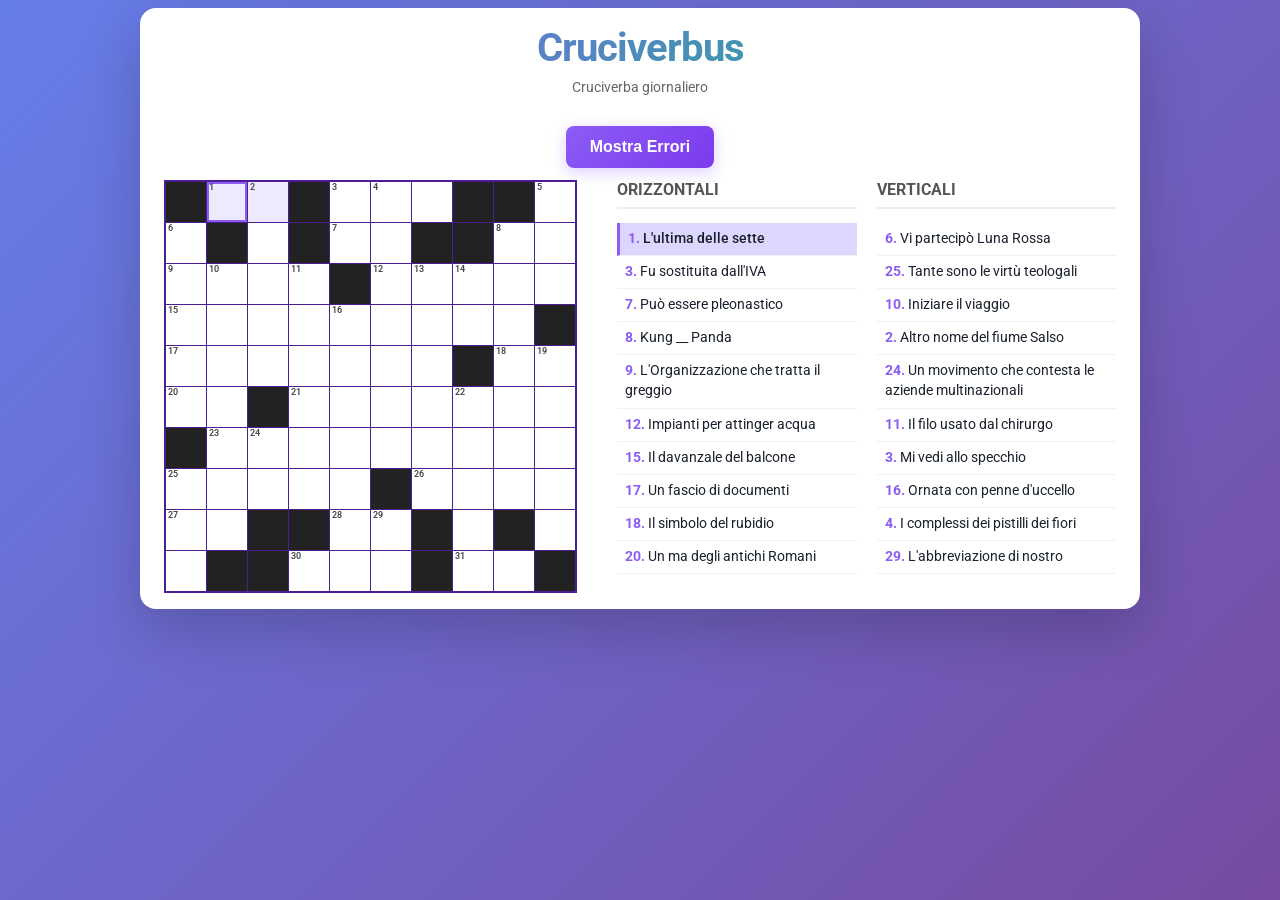
==== commit b4070962: "deploy: 124a339c39c4d1a05d5ce65a2f74898c6542a954" ====
--- a/index.html
+++ b/index.html
@@ -37,22 +37,16 @@
                     
 
                     
+                    <div class="grid-cell black"></div>
+                    
+                    
+                    
+                    
+
+                    
                     <div class="cell-wrapper">
                         
                         <span class="cell-number">1</span>
-                        
-                        <input type="text" class="grid-cell white" maxlength="1" data-r="0"
-                            data-c="0" autocomplete="off">
-                    </div>
-                    
-                    
-                    
-                    
-
-                    
-                    <div class="cell-wrapper">
-                        
-                        <span class="cell-number">2</span>
                         
                         <input type="text" class="grid-cell white" maxlength="1" data-r="0"
                             data-c="1" autocomplete="off">
@@ -65,7 +59,7 @@
                     
                     <div class="cell-wrapper">
                         
-                        <span class="cell-number">3</span>
+                        <span class="cell-number">2</span>
                         
                         <input type="text" class="grid-cell white" maxlength="1" data-r="0"
                             data-c="2" autocomplete="off">
@@ -85,7 +79,7 @@
                     
                     <div class="cell-wrapper">
                         
-                        <span class="cell-number">4</span>
+                        <span class="cell-number">3</span>
                         
                         <input type="text" class="grid-cell white" maxlength="1" data-r="0"
                             data-c="4" autocomplete="off">
@@ -98,7 +92,7 @@
                     
                     <div class="cell-wrapper">
                         
-                        <span class="cell-number">5</span>
+                        <span class="cell-number">4</span>
                         
                         <input type="text" class="grid-cell white" maxlength="1" data-r="0"
                             data-c="5" autocomplete="off">
@@ -111,8 +105,6 @@
                     
                     <div class="cell-wrapper">
                         
-                        <span class="cell-number">6</span>
-                        
                         <input type="text" class="grid-cell white" maxlength="1" data-r="0"
                             data-c="6" autocomplete="off">
                     </div>
@@ -122,29 +114,23 @@
                     
 
                     
-                    <div class="cell-wrapper">
-                        
-                        <span class="cell-number">7</span>
-                        
-                        <input type="text" class="grid-cell white" maxlength="1" data-r="0"
-                            data-c="7" autocomplete="off">
-                    </div>
-                    
-                    
-                    
-                    
-
-                    
-                    <div class="grid-cell black"></div>
-                    
-                    
-                    
-                    
-
-                    
-                    <div class="cell-wrapper">
-                        
-                        <span class="cell-number">8</span>
+                    <div class="grid-cell black"></div>
+                    
+                    
+                    
+                    
+
+                    
+                    <div class="grid-cell black"></div>
+                    
+                    
+                    
+                    
+
+                    
+                    <div class="cell-wrapper">
+                        
+                        <span class="cell-number">5</span>
                         
                         <input type="text" class="grid-cell white" maxlength="1" data-r="0"
                             data-c="9" autocomplete="off">
@@ -158,20 +144,20 @@
                     
 
                     
-                    <div class="grid-cell black"></div>
-                    
-                    
-                    
-                    
-
-                    
-                    <div class="cell-wrapper">
-                        
-                        <span class="cell-number">9</span>
+                    <div class="cell-wrapper">
+                        
+                        <span class="cell-number">6</span>
                         
                         <input type="text" class="grid-cell white" maxlength="1" data-r="1"
-                            data-c="1" autocomplete="off">
-                    </div>
+                            data-c="0" autocomplete="off">
+                    </div>
+                    
+                    
+                    
+                    
+
+                    
+                    <div class="grid-cell black"></div>
                     
                     
                     
@@ -189,20 +175,16 @@
                     
 
                     
-                    <div class="cell-wrapper">
-                        
-                        <span class="cell-number">10</span>
-                        
-                        <input type="text" class="grid-cell white" maxlength="1" data-r="1"
-                            data-c="3" autocomplete="off">
-                    </div>
-                    
-                    
-                    
-                    
-
-                    
-                    <div class="cell-wrapper">
+                    <div class="grid-cell black"></div>
+                    
+                    
+                    
+                    
+
+                    
+                    <div class="cell-wrapper">
+                        
+                        <span class="cell-number">7</span>
                         
                         <input type="text" class="grid-cell white" maxlength="1" data-r="1"
                             data-c="4" autocomplete="off">
@@ -224,31 +206,23 @@
                     
 
                     
-                    <div class="cell-wrapper">
-                        
-                        <input type="text" class="grid-cell white" maxlength="1" data-r="1"
-                            data-c="6" autocomplete="off">
-                    </div>
-                    
-                    
-                    
-                    
-
-                    
-                    <div class="cell-wrapper">
-                        
-                        <input type="text" class="grid-cell white" maxlength="1" data-r="1"
-                            data-c="7" autocomplete="off">
-                    </div>
-                    
-                    
-                    
-                    
-
-                    
-                    <div class="cell-wrapper">
-                        
-                        <span class="cell-number">11</span>
+                    <div class="grid-cell black"></div>
+                    
+                    
+                    
+                    
+
+                    
+                    <div class="grid-cell black"></div>
+                    
+                    
+                    
+                    
+
+                    
+                    <div class="cell-wrapper">
+                        
+                        <span class="cell-number">8</span>
                         
                         <input type="text" class="grid-cell white" maxlength="1" data-r="1"
                             data-c="8" autocomplete="off">
@@ -275,7 +249,7 @@
                     
                     <div class="cell-wrapper">
                         
-                        <span class="cell-number">12</span>
+                        <span class="cell-number">9</span>
                         
                         <input type="text" class="grid-cell white" maxlength="1" data-r="2"
                             data-c="0" autocomplete="off">
@@ -288,6 +262,8 @@
                     
                     <div class="cell-wrapper">
                         
+                        <span class="cell-number">10</span>
+                        
                         <input type="text" class="grid-cell white" maxlength="1" data-r="2"
                             data-c="1" autocomplete="off">
                     </div>
@@ -310,6 +286,8 @@
                     
                     <div class="cell-wrapper">
                         
+                        <span class="cell-number">11</span>
+                        
                         <input type="text" class="grid-cell white" maxlength="1" data-r="2"
                             data-c="3" autocomplete="off">
                     </div>
@@ -328,7 +306,7 @@
                     
                     <div class="cell-wrapper">
                         
-                        <span class="cell-number">13</span>
+                        <span class="cell-number">12</span>
                         
                         <input type="text" class="grid-cell white" maxlength="1" data-r="2"
                             data-c="5" autocomplete="off">
@@ -341,6 +319,8 @@
                     
                     <div class="cell-wrapper">
                         
+                        <span class="cell-number">13</span>
+                        
                         <input type="text" class="grid-cell white" maxlength="1" data-r="2"
                             data-c="6" autocomplete="off">
                     </div>
@@ -350,7 +330,13 @@
                     
 
                     
-                    <div class="grid-cell black"></div>
+                    <div class="cell-wrapper">
+                        
+                        <span class="cell-number">14</span>
+                        
+                        <input type="text" class="grid-cell white" maxlength="1" data-r="2"
+                            data-c="7" autocomplete="off">
+                    </div>
                     
                     
                     
@@ -368,19 +354,23 @@
                     
 
                     
-                    <div class="grid-cell black"></div>
-                    
-                    
-                    
-                    
-                    
-                    
-                    
-
-                    
-                    <div class="cell-wrapper">
-                        
-                        <span class="cell-number">14</span>
+                    <div class="cell-wrapper">
+                        
+                        <input type="text" class="grid-cell white" maxlength="1" data-r="2"
+                            data-c="9" autocomplete="off">
+                    </div>
+                    
+                    
+                    
+                    
+                    
+                    
+                    
+
+                    
+                    <div class="cell-wrapper">
+                        
+                        <span class="cell-number">15</span>
                         
                         <input type="text" class="grid-cell white" maxlength="1" data-r="3"
                             data-c="0" autocomplete="off">
@@ -402,16 +392,18 @@
                     
 
                     
-                    <div class="grid-cell black"></div>
-                    
-                    
-                    
-                    
-
-                    
-                    <div class="cell-wrapper">
-                        
-                        <span class="cell-number">15</span>
+                    <div class="cell-wrapper">
+                        
+                        <input type="text" class="grid-cell white" maxlength="1" data-r="3"
+                            data-c="2" autocomplete="off">
+                    </div>
+                    
+                    
+                    
+                    
+
+                    
+                    <div class="cell-wrapper">
                         
                         <input type="text" class="grid-cell white" maxlength="1" data-r="3"
                             data-c="3" autocomplete="off">
@@ -424,6 +416,8 @@
                     
                     <div class="cell-wrapper">
                         
+                        <span class="cell-number">16</span>
+                        
                         <input type="text" class="grid-cell white" maxlength="1" data-r="3"
                             data-c="4" autocomplete="off">
                     </div>
@@ -433,16 +427,18 @@
                     
 
                     
-                    <div class="grid-cell black"></div>
-                    
-                    
-                    
-                    
-
-                    
-                    <div class="cell-wrapper">
-                        
-                        <span class="cell-number">16</span>
+                    <div class="cell-wrapper">
+                        
+                        <input type="text" class="grid-cell white" maxlength="1" data-r="3"
+                            data-c="5" autocomplete="off">
+                    </div>
+                    
+                    
+                    
+                    
+
+                    
+                    <div class="cell-wrapper">
                         
                         <input type="text" class="grid-cell white" maxlength="1" data-r="3"
                             data-c="6" autocomplete="off">
@@ -455,8 +451,6 @@
                     
                     <div class="cell-wrapper">
                         
-                        <span class="cell-number">17</span>
-                        
                         <input type="text" class="grid-cell white" maxlength="1" data-r="3"
                             data-c="7" autocomplete="off">
                     </div>
@@ -466,39 +460,41 @@
                     
 
                     
-                    <div class="grid-cell black"></div>
-                    
-                    
-                    
-                    
-
-                    
-                    <div class="cell-wrapper">
-                        
-                        <span class="cell-number">18</span>
+                    <div class="cell-wrapper">
                         
                         <input type="text" class="grid-cell white" maxlength="1" data-r="3"
-                            data-c="9" autocomplete="off">
-                    </div>
-                    
-                    
-                    
-                    
-                    
-                    
-                    
-
-                    
-                    <div class="grid-cell black"></div>
-                    
-                    
-                    
-                    
-
-                    
-                    <div class="cell-wrapper">
-                        
-                        <span class="cell-number">19</span>
+                            data-c="8" autocomplete="off">
+                    </div>
+                    
+                    
+                    
+                    
+
+                    
+                    <div class="grid-cell black"></div>
+                    
+                    
+                    
+                    
+                    
+                    
+                    
+
+                    
+                    <div class="cell-wrapper">
+                        
+                        <span class="cell-number">17</span>
+                        
+                        <input type="text" class="grid-cell white" maxlength="1" data-r="4"
+                            data-c="0" autocomplete="off">
+                    </div>
+                    
+                    
+                    
+                    
+
+                    
+                    <div class="cell-wrapper">
                         
                         <input type="text" class="grid-cell white" maxlength="1" data-r="4"
                             data-c="1" autocomplete="off">
@@ -511,8 +507,6 @@
                     
                     <div class="cell-wrapper">
                         
-                        <span class="cell-number">20</span>
-                        
                         <input type="text" class="grid-cell white" maxlength="1" data-r="4"
                             data-c="2" autocomplete="off">
                     </div>
@@ -533,16 +527,18 @@
                     
 
                     
-                    <div class="grid-cell black"></div>
-                    
-                    
-                    
-                    
-
-                    
-                    <div class="cell-wrapper">
-                        
-                        <span class="cell-number">21</span>
+                    <div class="cell-wrapper">
+                        
+                        <input type="text" class="grid-cell white" maxlength="1" data-r="4"
+                            data-c="4" autocomplete="off">
+                    </div>
+                    
+                    
+                    
+                    
+
+                    
+                    <div class="cell-wrapper">
                         
                         <input type="text" class="grid-cell white" maxlength="1" data-r="4"
                             data-c="5" autocomplete="off">
@@ -564,20 +560,16 @@
                     
 
                     
-                    <div class="cell-wrapper">
-                        
-                        <input type="text" class="grid-cell white" maxlength="1" data-r="4"
-                            data-c="7" autocomplete="off">
-                    </div>
-                    
-                    
-                    
-                    
-
-                    
-                    <div class="cell-wrapper">
-                        
-                        <span class="cell-number">22</span>
+                    <div class="grid-cell black"></div>
+                    
+                    
+                    
+                    
+
+                    
+                    <div class="cell-wrapper">
+                        
+                        <span class="cell-number">18</span>
                         
                         <input type="text" class="grid-cell white" maxlength="1" data-r="4"
                             data-c="8" autocomplete="off">
@@ -590,6 +582,8 @@
                     
                     <div class="cell-wrapper">
                         
+                        <span class="cell-number">19</span>
+                        
                         <input type="text" class="grid-cell white" maxlength="1" data-r="4"
                             data-c="9" autocomplete="off">
                     </div>
@@ -604,7 +598,7 @@
                     
                     <div class="cell-wrapper">
                         
-                        <span class="cell-number">23</span>
+                        <span class="cell-number">20</span>
                         
                         <input type="text" class="grid-cell white" maxlength="1" data-r="5"
                             data-c="0" autocomplete="off">
@@ -626,18 +620,16 @@
                     
 
                     
-                    <div class="cell-wrapper">
-                        
-                        <input type="text" class="grid-cell white" maxlength="1" data-r="5"
-                            data-c="2" autocomplete="off">
-                    </div>
-                    
-                    
-                    
-                    
-
-                    
-                    <div class="cell-wrapper">
+                    <div class="grid-cell black"></div>
+                    
+                    
+                    
+                    
+
+                    
+                    <div class="cell-wrapper">
+                        
+                        <span class="cell-number">21</span>
                         
                         <input type="text" class="grid-cell white" maxlength="1" data-r="5"
                             data-c="3" autocomplete="off">
@@ -659,16 +651,18 @@
                     
 
                     
-                    <div class="grid-cell black"></div>
-                    
-                    
-                    
-                    
-
-                    
-                    <div class="cell-wrapper">
-                        
-                        <span class="cell-number">24</span>
+                    <div class="cell-wrapper">
+                        
+                        <input type="text" class="grid-cell white" maxlength="1" data-r="5"
+                            data-c="5" autocomplete="off">
+                    </div>
+                    
+                    
+                    
+                    
+
+                    
+                    <div class="cell-wrapper">
                         
                         <input type="text" class="grid-cell white" maxlength="1" data-r="5"
                             data-c="6" autocomplete="off">
@@ -681,6 +675,8 @@
                     
                     <div class="cell-wrapper">
                         
+                        <span class="cell-number">22</span>
+                        
                         <input type="text" class="grid-cell white" maxlength="1" data-r="5"
                             data-c="7" autocomplete="off">
                     </div>
@@ -701,37 +697,43 @@
                     
 
                     
-                    <div class="grid-cell black"></div>
-                    
-                    
-                    
-                    
-                    
-                    
-                    
-
-                    
-                    <div class="cell-wrapper">
+                    <div class="cell-wrapper">
+                        
+                        <input type="text" class="grid-cell white" maxlength="1" data-r="5"
+                            data-c="9" autocomplete="off">
+                    </div>
+                    
+                    
+                    
+                    
+                    
+                    
+                    
+
+                    
+                    <div class="grid-cell black"></div>
+                    
+                    
+                    
+                    
+
+                    
+                    <div class="cell-wrapper">
+                        
+                        <span class="cell-number">23</span>
                         
                         <input type="text" class="grid-cell white" maxlength="1" data-r="6"
-                            data-c="0" autocomplete="off">
-                    </div>
-                    
-                    
-                    
-                    
-
-                    
-                    <div class="grid-cell black"></div>
-                    
-                    
-                    
-                    
-
-                    
-                    <div class="cell-wrapper">
-                        
-                        <span class="cell-number">25</span>
+                            data-c="1" autocomplete="off">
+                    </div>
+                    
+                    
+                    
+                    
+
+                    
+                    <div class="cell-wrapper">
+                        
+                        <span class="cell-number">24</span>
                         
                         <input type="text" class="grid-cell white" maxlength="1" data-r="6"
                             data-c="2" autocomplete="off">
@@ -753,16 +755,18 @@
                     
 
                     
-                    <div class="grid-cell black"></div>
-                    
-                    
-                    
-                    
-
-                    
-                    <div class="cell-wrapper">
-                        
-                        <span class="cell-number">26</span>
+                    <div class="cell-wrapper">
+                        
+                        <input type="text" class="grid-cell white" maxlength="1" data-r="6"
+                            data-c="4" autocomplete="off">
+                    </div>
+                    
+                    
+                    
+                    
+
+                    
+                    <div class="cell-wrapper">
                         
                         <input type="text" class="grid-cell white" maxlength="1" data-r="6"
                             data-c="5" autocomplete="off">
@@ -784,16 +788,18 @@
                     
 
                     
-                    <div class="grid-cell black"></div>
-                    
-                    
-                    
-                    
-
-                    
-                    <div class="cell-wrapper">
-                        
-                        <span class="cell-number">27</span>
+                    <div class="cell-wrapper">
+                        
+                        <input type="text" class="grid-cell white" maxlength="1" data-r="6"
+                            data-c="7" autocomplete="off">
+                    </div>
+                    
+                    
+                    
+                    
+
+                    
+                    <div class="cell-wrapper">
                         
                         <input type="text" class="grid-cell white" maxlength="1" data-r="6"
                             data-c="8" autocomplete="off">
@@ -806,8 +812,6 @@
                     
                     <div class="cell-wrapper">
                         
-                        <span class="cell-number">28</span>
-                        
                         <input type="text" class="grid-cell white" maxlength="1" data-r="6"
                             data-c="9" autocomplete="off">
                     </div>
@@ -820,16 +824,20 @@
                     
 
                     
-                    <div class="grid-cell black"></div>
-                    
-                    
-                    
-                    
-
-                    
-                    <div class="cell-wrapper">
-                        
-                        <span class="cell-number">29</span>
+                    <div class="cell-wrapper">
+                        
+                        <span class="cell-number">25</span>
+                        
+                        <input type="text" class="grid-cell white" maxlength="1" data-r="7"
+                            data-c="0" autocomplete="off">
+                    </div>
+                    
+                    
+                    
+                    
+
+                    
+                    <div class="cell-wrapper">
                         
                         <input type="text" class="grid-cell white" maxlength="1" data-r="7"
                             data-c="1" autocomplete="off">
@@ -840,16 +848,18 @@
                     
 
                     
-                    <div class="grid-cell black"></div>
-                    
-                    
-                    
-                    
-
-                    
-                    <div class="cell-wrapper">
-                        
-                        <span class="cell-number">30</span>
+                    <div class="cell-wrapper">
+                        
+                        <input type="text" class="grid-cell white" maxlength="1" data-r="7"
+                            data-c="2" autocomplete="off">
+                    </div>
+                    
+                    
+                    
+                    
+
+                    
+                    <div class="cell-wrapper">
                         
                         <input type="text" class="grid-cell white" maxlength="1" data-r="7"
                             data-c="3" autocomplete="off">
@@ -862,8 +872,6 @@
                     
                     <div class="cell-wrapper">
                         
-                        <span class="cell-number">31</span>
-                        
                         <input type="text" class="grid-cell white" maxlength="1" data-r="7"
                             data-c="4" autocomplete="off">
                     </div>
@@ -882,7 +890,7 @@
                     
                     <div class="cell-wrapper">
                         
-                        <span class="cell-number">32</span>
+                        <span class="cell-number">26</span>
                         
                         <input type="text" class="grid-cell white" maxlength="1" data-r="7"
                             data-c="6" autocomplete="off">
@@ -895,8 +903,6 @@
                     
                     <div class="cell-wrapper">
                         
-                        <span class="cell-number">33</span>
-                        
                         <input type="text" class="grid-cell white" maxlength="1" data-r="7"
                             data-c="7" autocomplete="off">
                     </div>
@@ -933,7 +939,7 @@
                     
                     <div class="cell-wrapper">
                         
-                        <span class="cell-number">34</span>
+                        <span class="cell-number">27</span>
                         
                         <input type="text" class="grid-cell white" maxlength="1" data-r="8"
                             data-c="0" autocomplete="off">
@@ -955,31 +961,23 @@
                     
 
                     
-                    <div class="cell-wrapper">
-                        
-                        <span class="cell-number">35</span>
-                        
-                        <input type="text" class="grid-cell white" maxlength="1" data-r="8"
-                            data-c="2" autocomplete="off">
-                    </div>
-                    
-                    
-                    
-                    
-
-                    
-                    <div class="cell-wrapper">
-                        
-                        <input type="text" class="grid-cell white" maxlength="1" data-r="8"
-                            data-c="3" autocomplete="off">
-                    </div>
-                    
-                    
-                    
-                    
-
-                    
-                    <div class="cell-wrapper">
+                    <div class="grid-cell black"></div>
+                    
+                    
+                    
+                    
+
+                    
+                    <div class="grid-cell black"></div>
+                    
+                    
+                    
+                    
+
+                    
+                    <div class="cell-wrapper">
+                        
+                        <span class="cell-number">28</span>
                         
                         <input type="text" class="grid-cell white" maxlength="1" data-r="8"
                             data-c="4" autocomplete="off">
@@ -992,7 +990,7 @@
                     
                     <div class="cell-wrapper">
                         
-                        <span class="cell-number">36</span>
+                        <span class="cell-number">29</span>
                         
                         <input type="text" class="grid-cell white" maxlength="1" data-r="8"
                             data-c="5" autocomplete="off">
@@ -1003,11 +1001,7 @@
                     
 
                     
-                    <div class="cell-wrapper">
-                        
-                        <input type="text" class="grid-cell white" maxlength="1" data-r="8"
-                            data-c="6" autocomplete="off">
-                    </div>
+                    <div class="grid-cell black"></div>
                     
                     
                     
@@ -1025,18 +1019,18 @@
                     
 
                     
+                    <div class="grid-cell black"></div>
+                    
+                    
+                    
+                    
+
+                    
                     <div class="cell-wrapper">
                         
                         <input type="text" class="grid-cell white" maxlength="1" data-r="8"
-                            data-c="8" autocomplete="off">
-                    </div>
-                    
-                    
-                    
-                    
-
-                    
-                    <div class="grid-cell black"></div>
+                            data-c="9" autocomplete="off">
+                    </div>
                     
                     
                     
@@ -1064,20 +1058,16 @@
                     
 
                     
-                    <div class="cell-wrapper">
-                        
-                        <span class="cell-number">37</span>
-                        
-                        <input type="text" class="grid-cell white" maxlength="1" data-r="9"
-                            data-c="2" autocomplete="off">
-                    </div>
-                    
-                    
-                    
-                    
-
-                    
-                    <div class="cell-wrapper">
+                    <div class="grid-cell black"></div>
+                    
+                    
+                    
+                    
+
+                    
+                    <div class="cell-wrapper">
+                        
+                        <span class="cell-number">30</span>
                         
                         <input type="text" class="grid-cell white" maxlength="1" data-r="9"
                             data-c="3" autocomplete="off">
@@ -1119,7 +1109,7 @@
                     
                     <div class="cell-wrapper">
                         
-                        <span class="cell-number">38</span>
+                        <span class="cell-number">31</span>
                         
                         <input type="text" class="grid-cell white" maxlength="1" data-r="9"
                             data-c="7" autocomplete="off">
@@ -1141,11 +1131,7 @@
                     
 
                     
-                    <div class="cell-wrapper">
-                        
-                        <input type="text" class="grid-cell white" maxlength="1" data-r="9"
-                            data-c="9" autocomplete="off">
-                    </div>
+                    <div class="grid-cell black"></div>
                     
                     
                     
@@ -1158,83 +1144,75 @@
                     <ul id="across-clues">
                         
                         <li id="clue-across-0" data-id="0" data-dir="across">
-                            <span class="clue-num">1.</span> La città principale delle isole Canarie
+                            <span class="clue-num">1.</span> L'ultima delle sette
                         </li>
                         
                         <li id="clue-across-1" data-id="1" data-dir="across">
-                            <span class="clue-num">4.</span> Un canale RAI per i bambini
+                            <span class="clue-num">3.</span> Fu sostituita dall'IVA
                         </li>
                         
                         <li id="clue-across-2" data-id="2" data-dir="across">
-                            <span class="clue-num">9.</span> Una espressione algebrica con più termini
+                            <span class="clue-num">7.</span> Può essere pleonastico
                         </li>
                         
                         <li id="clue-across-3" data-id="3" data-dir="across">
-                            <span class="clue-num">12.</span> Lo sono i principi dell'onesto
+                            <span class="clue-num">8.</span> Kung __ Panda
                         </li>
                         
                         <li id="clue-across-4" data-id="4" data-dir="across">
-                            <span class="clue-num">13.</span> Gli auguri meno agri
+                            <span class="clue-num">9.</span> L'Organizzazione che tratta il greggio
                         </li>
                         
                         <li id="clue-across-5" data-id="5" data-dir="across">
-                            <span class="clue-num">14.</span> Una sigla da radioamatori
+                            <span class="clue-num">12.</span> Impianti per attinger acqua
                         </li>
                         
                         <li id="clue-across-6" data-id="6" data-dir="across">
-                            <span class="clue-num">15.</span> Una risposta indecisa
+                            <span class="clue-num">15.</span> Il davanzale del balcone
                         </li>
                         
                         <li id="clue-across-7" data-id="7" data-dir="across">
-                            <span class="clue-num">16.</span> Il simbolo del rubidio
+                            <span class="clue-num">17.</span> Un fascio di documenti
                         </li>
                         
                         <li id="clue-across-8" data-id="8" data-dir="across">
-                            <span class="clue-num">19.</span> Una sostanza il cui uso è proibito nello sport
+                            <span class="clue-num">18.</span> Il simbolo del rubidio
                         </li>
                         
                         <li id="clue-across-9" data-id="9" data-dir="across">
-                            <span class="clue-num">21.</span> Lo imbracciavano i guerrieri
+                            <span class="clue-num">20.</span> Un ma degli antichi Romani
                         </li>
                         
                         <li id="clue-across-10" data-id="10" data-dir="across">
-                            <span class="clue-num">23.</span> Si assegna all'attore
+                            <span class="clue-num">21.</span> Affetto da strabismo
                         </li>
                         
                         <li id="clue-across-11" data-id="11" data-dir="across">
-                            <span class="clue-num">24.</span> Comprende 7 emirati
+                            <span class="clue-num">23.</span> Irrorare con poca acqua
                         </li>
                         
                         <li id="clue-across-12" data-id="12" data-dir="across">
-                            <span class="clue-num">25.</span> Apre Il Cinque Maggio
+                            <span class="clue-num">25.</span> Si cucina anche al blu
                         </li>
                         
                         <li id="clue-across-13" data-id="13" data-dir="across">
-                            <span class="clue-num">26.</span> Il Nibali ciclista (iniz.)
+                            <span class="clue-num">26.</span> Lo mantenevano i pascià
                         </li>
                         
                         <li id="clue-across-14" data-id="14" data-dir="across">
-                            <span class="clue-num">27.</span> Sta per lo stesso (abbrev)
+                            <span class="clue-num">27.</span> Non lo vogliono i repubblicani
                         </li>
                         
                         <li id="clue-across-15" data-id="15" data-dir="across">
-                            <span class="clue-num">30.</span> Pianissimo in musica
+                            <span class="clue-num">28.</span> Le hanno tenente e capitano
                         </li>
                         
                         <li id="clue-across-16" data-id="16" data-dir="across">
-                            <span class="clue-num">32.</span> Locali per lezioni
+                            <span class="clue-num">30.</span> Combustibile per cuochi
                         </li>
                         
                         <li id="clue-across-17" data-id="17" data-dir="across">
-                            <span class="clue-num">34.</span> Volgere le proprie attenzioni
-                        </li>
-                        
-                        <li id="clue-across-18" data-id="18" data-dir="across">
-                            <span class="clue-num">37.</span> La posta con il simbolo @
-                        </li>
-                        
-                        <li id="clue-across-19" data-id="19" data-dir="across">
-                            <span class="clue-num">38.</span> Celebre stornellatore romano
+                            <span class="clue-num">31.</span> Invece di onorevole
                         </li>
                         
                     </ul>
@@ -1243,92 +1221,68 @@
                     <h2>Verticali</h2>
                     <ul id="down-clues">
                         
+                        <li id="clue-down-18" data-id="18" data-dir="down">
+                            <span class="clue-num">6.</span> Vi partecipò Luna Rossa
+                        </li>
+                        
+                        <li id="clue-down-19" data-id="19" data-dir="down">
+                            <span class="clue-num">25.</span> Tante sono le virtù teologali
+                        </li>
+                        
                         <li id="clue-down-20" data-id="20" data-dir="down">
-                            <span class="clue-num">12.</span> L'Arabia Saudita sui siti Internet
+                            <span class="clue-num">10.</span> Iniziare il viaggio
                         </li>
                         
                         <li id="clue-down-21" data-id="21" data-dir="down">
-                            <span class="clue-num">23.</span> Poste e Telegrafi
+                            <span class="clue-num">2.</span> Altro nome del fiume Salso
                         </li>
                         
                         <li id="clue-down-22" data-id="22" data-dir="down">
-                            <span class="clue-num">34.</span> Il librettista del Don Giovanni
+                            <span class="clue-num">24.</span> Un movimento che contesta le aziende multinazionali
                         </li>
                         
                         <li id="clue-down-23" data-id="23" data-dir="down">
-                            <span class="clue-num">2.</span> L'antica città della Siria con un grande teatro romano
+                            <span class="clue-num">11.</span> Il filo usato dal chirurgo
                         </li>
                         
                         <li id="clue-down-24" data-id="24" data-dir="down">
-                            <span class="clue-num">29.</span> La città dei Doria (sigla)
+                            <span class="clue-num">3.</span> Mi vedi allo specchio
                         </li>
                         
                         <li id="clue-down-25" data-id="25" data-dir="down">
-                            <span class="clue-num">3.</span> Father and __
+                            <span class="clue-num">16.</span> Ornata con penne d'uccello
                         </li>
                         
                         <li id="clue-down-26" data-id="26" data-dir="down">
-                            <span class="clue-num">20.</span> Il prefisso che antepone
+                            <span class="clue-num">4.</span> I complessi dei pistilli dei fiori
                         </li>
                         
                         <li id="clue-down-27" data-id="27" data-dir="down">
-                            <span class="clue-num">35.</span> Il simbolo del decimetro
+                            <span class="clue-num">29.</span> L'abbreviazione di nostro
                         </li>
                         
                         <li id="clue-down-28" data-id="28" data-dir="down">
-                            <span class="clue-num">10.</span> L'ha sostituita la fotocomposizione
+                            <span class="clue-num">13.</span> Il trampoliere con ciuffi di peli sulle guance
                         </li>
                         
                         <li id="clue-down-29" data-id="29" data-dir="down">
-                            <span class="clue-num">4.</span> La Soon moglie di Woody Allen
+                            <span class="clue-num">14.</span> Un indice controllato nelle epidemie
                         </li>
                         
                         <li id="clue-down-30" data-id="30" data-dir="down">
-                            <span class="clue-num">31.</span> Il partito di Togliatti
+                            <span class="clue-num">22.</span> Una grande arena dell'antica Roma
                         </li>
                         
                         <li id="clue-down-31" data-id="31" data-dir="down">
-                            <span class="clue-num">5.</span> Dispone dei Caschi Blu
+                            <span class="clue-num">8.</span> Essere in pieno rigoglio
                         </li>
                         
                         <li id="clue-down-32" data-id="32" data-dir="down">
-                            <span class="clue-num">36.</span> Fu soprannominato Scarface
+                            <span class="clue-num">5.</span> Il primo dei numeri pari
                         </li>
                         
                         <li id="clue-down-33" data-id="33" data-dir="down">
-                            <span class="clue-num">6.</span> La Marguerite autrice del romanzo Memorie di Adriano
-                        </li>
-                        
-                        <li id="clue-down-34" data-id="34" data-dir="down">
-                            <span class="clue-num">7.</span> Una sigla da radioamatori
-                        </li>
-                        
-                        <li id="clue-down-35" data-id="35" data-dir="down">
-                            <span class="clue-num">17.</span> Il male del bimbo che cade
-                        </li>
-                        
-                        <li id="clue-down-36" data-id="36" data-dir="down">
-                            <span class="clue-num">33.</span> Precede il nome delle navi militari statunitensi
-                        </li>
-                        
-                        <li id="clue-down-37" data-id="37" data-dir="down">
-                            <span class="clue-num">11.</span> Mi vedi allo specchio
-                        </li>
-                        
-                        <li id="clue-down-38" data-id="38" data-dir="down">
-                            <span class="clue-num">22.</span> "Caio __, console romano"
-                        </li>
-                        
-                        <li id="clue-down-39" data-id="39" data-dir="down">
-                            <span class="clue-num">8.</span> Una lettera greca
-                        </li>
-                        
-                        <li id="clue-down-40" data-id="40" data-dir="down">
-                            <span class="clue-num">18.</span> Iniziali di Obama
-                        </li>
-                        
-                        <li id="clue-down-41" data-id="41" data-dir="down">
-                            <span class="clue-num">28.</span> Il Robert di bei film di Scorsese
+                            <span class="clue-num">19.</span> Una conterranea di Kafka
                         </li>
                         
                     </ul>
@@ -1348,7 +1302,7 @@
     </div>
 
     <script>
-        const puzzleData = {"rows": 10, "cols": 10, "grid": ["LAS#YOYO#R", "#POLINOMIO", "SANI#UU#M#", "AM#NI#RB#B", "#EPO#SCUDO", "PARTE#EAU#", "T#EI#VN#ID", "#G#PP#AULE", "DEDICARSI#", "A#MAIL#SOR"], "clues": {"across": [{"id": 0, "row": 0, "col": 0, "word": "LAS", "clue": "La citt\u00e0 principale delle isole Canarie\r", "clueNum": 1}, {"id": 1, "row": 0, "col": 4, "word": "YOYO", "clue": "Un canale RAI per i bambini\r", "clueNum": 4}, {"id": 2, "row": 1, "col": 1, "word": "POLINOMIO", "clue": "Una espressione algebrica con pi\u00f9 termini\r", "clueNum": 9}, {"id": 3, "row": 2, "col": 0, "word": "SANI", "clue": "Lo sono i principi dell'onesto\r", "clueNum": 12}, {"id": 4, "row": 2, "col": 5, "word": "UU", "clue": "Gli auguri meno agri\r", "clueNum": 13}, {"id": 5, "row": 3, "col": 0, "word": "AM", "clue": "Una sigla da radioamatori\r", "clueNum": 14}, {"id": 6, "row": 3, "col": 3, "word": "NI", "clue": "Una risposta indecisa\r", "clueNum": 15}, {"id": 7, "row": 3, "col": 6, "word": "RB", "clue": "Il simbolo del rubidio\r", "clueNum": 16}, {"id": 8, "row": 4, "col": 1, "word": "EPO", "clue": "Una sostanza il cui uso \u00e8 proibito nello sport\r", "clueNum": 19}, {"id": 9, "row": 4, "col": 5, "word": "SCUDO", "clue": "Lo imbracciavano i guerrieri\r", "clueNum": 21}, {"id": 10, "row": 5, "col": 0, "word": "PARTE", "clue": "Si assegna all'attore\r", "clueNum": 23}, {"id": 11, "row": 5, "col": 6, "word": "EAU", "clue": "Comprende 7 emirati\r", "clueNum": 24}, {"id": 12, "row": 6, "col": 2, "word": "EI", "clue": "Apre Il Cinque Maggio\r", "clueNum": 25}, {"id": 13, "row": 6, "col": 5, "word": "VN", "clue": "Il Nibali ciclista (iniz.)\r", "clueNum": 26}, {"id": 14, "row": 6, "col": 8, "word": "ID", "clue": "Sta per lo stesso (abbrev)\r", "clueNum": 27}, {"id": 15, "row": 7, "col": 3, "word": "PP", "clue": "Pianissimo in musica\r", "clueNum": 30}, {"id": 16, "row": 7, "col": 6, "word": "AULE", "clue": "Locali per lezioni\r", "clueNum": 32}, {"id": 17, "row": 8, "col": 0, "word": "DEDICARSI", "clue": "Volgere le proprie attenzioni\r", "clueNum": 34}, {"id": 18, "row": 9, "col": 2, "word": "MAIL", "clue": "La posta con il simbolo @\r", "clueNum": 37}, {"id": 19, "row": 9, "col": 7, "word": "SOR", "clue": "Celebre stornellatore romano\r", "clueNum": 38}], "down": [{"id": 20, "row": 2, "col": 0, "word": "SA", "clue": "L'Arabia Saudita sui siti Internet\r", "clueNum": 12}, {"id": 21, "row": 5, "col": 0, "word": "PT", "clue": "Poste e Telegrafi\r", "clueNum": 23}, {"id": 22, "row": 8, "col": 0, "word": "DA", "clue": "Il librettista del Don Giovanni\r", "clueNum": 34}, {"id": 23, "row": 0, "col": 1, "word": "APAMEA", "clue": "L'antica citt\u00e0 della Siria con un grande teatro romano\r", "clueNum": 2}, {"id": 24, "row": 7, "col": 1, "word": "GE", "clue": "La citt\u00e0 dei Doria (sigla)\r", "clueNum": 29}, {"id": 25, "row": 0, "col": 2, "word": "SON", "clue": "Father and __\r", "clueNum": 3}, {"id": 26, "row": 4, "col": 2, "word": "PRE", "clue": "Il prefisso che antepone\r", "clueNum": 20}, {"id": 27, "row": 8, "col": 2, "word": "DM", "clue": "Il simbolo del decimetro\r", "clueNum": 35}, {"id": 28, "row": 1, "col": 3, "word": "LINOTIPIA", "clue": "L'ha sostituita la fotocomposizione\r", "clueNum": 10}, {"id": 29, "row": 0, "col": 4, "word": "YI", "clue": "La Soon moglie di Woody Allen\r", "clueNum": 4}, {"id": 30, "row": 7, "col": 4, "word": "PCI", "clue": "Il partito di Togliatti\r", "clueNum": 31}, {"id": 31, "row": 0, "col": 5, "word": "ONU", "clue": "Dispone dei Caschi Blu\r", "clueNum": 5}, {"id": 32, "row": 8, "col": 5, "word": "AL", "clue": "Fu soprannominato Scarface\r", "clueNum": 36}, {"id": 33, "row": 0, "col": 6, "word": "YOURCENAR", "clue": "La Marguerite autrice del romanzo Memorie di Adriano\r", "clueNum": 6}, {"id": 34, "row": 0, "col": 7, "word": "OM", "clue": "Una sigla da radioamatori\r", "clueNum": 7}, {"id": 35, "row": 3, "col": 7, "word": "BUA", "clue": "Il male del bimbo che cade\r", "clueNum": 17}, {"id": 36, "row": 7, "col": 7, "word": "USS", "clue": "Precede il nome delle navi militari statunitensi\r", "clueNum": 33}, {"id": 37, "row": 1, "col": 8, "word": "IM", "clue": "Mi vedi allo specchio\r", "clueNum": 11}, {"id": 38, "row": 4, "col": 8, "word": "DUILIO", "clue": "\"Caio __, console romano\"\r", "clueNum": 22}, {"id": 39, "row": 0, "col": 9, "word": "RO", "clue": "Una lettera greca\r", "clueNum": 8}, {"id": 40, "row": 3, "col": 9, "word": "BO", "clue": "Iniziali di Obama\r", "clueNum": 18}, {"id": 41, "row": 6, "col": 9, "word": "DE", "clue": "Il Robert di bei film di Scorsese\r", "clueNum": 28}]}, "cellNumbers": {"0,0": 1, "0,1": 2, "0,2": 3, "0,4": 4, "0,5": 5, "0,6": 6, "0,7": 7, "0,9": 8, "1,1": 9, "1,3": 10, "1,8": 11, "2,0": 12, "2,5": 13, "3,0": 14, "3,3": 15, "3,6": 16, "3,7": 17, "3,9": 18, "4,1": 19, "4,2": 20, "4,5": 21, "4,8": 22, "5,0": 23, "5,6": 24, "6,2": 25, "6,5": 26, "6,8": 27, "6,9": 28, "7,1": 29, "7,3": 30, "7,4": 31, "7,6": 32, "7,7": 33, "8,0": 34, "8,2": 35, "8,5": 36, "9,2": 37, "9,7": 38}};
+        const puzzleData = {"rows": 10, "cols": 10, "grid": ["#SI#IGE##D", "C#M#MI##FU", "OPEC#NORIE", "PARAPETTO#", "PRATICA#RB", "AT#GUERCIO", "#INUMIDIRE", "TROTA#AREM", "RE##TN#C#A", "E##GAS#ON#"], "clues": {"across": [{"id": 0, "row": 0, "col": 1, "word": "SI", "clue": "L'ultima delle sette\r", "clueNum": 1}, {"id": 1, "row": 0, "col": 4, "word": "IGE", "clue": "Fu sostituita dall'IVA\r", "clueNum": 3}, {"id": 2, "row": 1, "col": 4, "word": "MI", "clue": "Pu\u00f2 essere pleonastico\r", "clueNum": 7}, {"id": 3, "row": 1, "col": 8, "word": "FU", "clue": "Kung __ Panda\r", "clueNum": 8}, {"id": 4, "row": 2, "col": 0, "word": "OPEC", "clue": "L'Organizzazione che tratta il greggio\r", "clueNum": 9}, {"id": 5, "row": 2, "col": 5, "word": "NORIE", "clue": "Impianti per attinger acqua\r", "clueNum": 12}, {"id": 6, "row": 3, "col": 0, "word": "PARAPETTO", "clue": "Il davanzale del balcone\r", "clueNum": 15}, {"id": 7, "row": 4, "col": 0, "word": "PRATICA", "clue": "Un fascio di documenti\r", "clueNum": 17}, {"id": 8, "row": 4, "col": 8, "word": "RB", "clue": "Il simbolo del rubidio\r", "clueNum": 18}, {"id": 9, "row": 5, "col": 0, "word": "AT", "clue": "Un ma degli antichi Romani\r", "clueNum": 20}, {"id": 10, "row": 5, "col": 3, "word": "GUERCIO", "clue": "Affetto da strabismo\r", "clueNum": 21}, {"id": 11, "row": 6, "col": 1, "word": "INUMIDIRE", "clue": "Irrorare con poca acqua\r", "clueNum": 23}, {"id": 12, "row": 7, "col": 0, "word": "TROTA", "clue": "Si cucina anche al blu\r", "clueNum": 25}, {"id": 13, "row": 7, "col": 6, "word": "AREM", "clue": "Lo mantenevano i pasci\u00e0\r", "clueNum": 26}, {"id": 14, "row": 8, "col": 0, "word": "RE", "clue": "Non lo vogliono i repubblicani\r", "clueNum": 27}, {"id": 15, "row": 8, "col": 4, "word": "TN", "clue": "Le hanno tenente e capitano\r", "clueNum": 28}, {"id": 16, "row": 9, "col": 3, "word": "GAS", "clue": "Combustibile per cuochi\r", "clueNum": 30}, {"id": 17, "row": 9, "col": 7, "word": "ON", "clue": "Invece di onorevole\r", "clueNum": 31}], "down": [{"id": 18, "row": 1, "col": 0, "word": "COPPA", "clue": "Vi partecip\u00f2 Luna Rossa\r", "clueNum": 6}, {"id": 19, "row": 7, "col": 0, "word": "TRE", "clue": "Tante sono le virt\u00f9 teologali\r", "clueNum": 25}, {"id": 20, "row": 2, "col": 1, "word": "PARTIRE", "clue": "Iniziare il viaggio\r", "clueNum": 10}, {"id": 21, "row": 0, "col": 2, "word": "IMERA", "clue": "Altro nome del fiume Salso\r", "clueNum": 2}, {"id": 22, "row": 6, "col": 2, "word": "NO", "clue": "Un movimento che contesta le aziende multinazionali\r", "clueNum": 24}, {"id": 23, "row": 2, "col": 3, "word": "CATGUT", "clue": "Il filo usato dal chirurgo\r", "clueNum": 11}, {"id": 24, "row": 0, "col": 4, "word": "IM", "clue": "Mi vedi allo specchio\r", "clueNum": 3}, {"id": 25, "row": 3, "col": 4, "word": "PIUMATA", "clue": "Ornata con penne d'uccello\r", "clueNum": 16}, {"id": 26, "row": 0, "col": 5, "word": "GINECEI", "clue": "I complessi dei pistilli dei fiori\r", "clueNum": 4}, {"id": 27, "row": 8, "col": 5, "word": "NS", "clue": "L'abbreviazione di nostro\r", "clueNum": 29}, {"id": 28, "row": 2, "col": 6, "word": "OTARDA", "clue": "Il trampoliere con ciuffi di peli sulle guance\r", "clueNum": 13}, {"id": 29, "row": 2, "col": 7, "word": "RT", "clue": "Un indice controllato nelle epidemie\r", "clueNum": 14}, {"id": 30, "row": 5, "col": 7, "word": "CIRCO", "clue": "Una grande arena dell'antica Roma\r", "clueNum": 22}, {"id": 31, "row": 1, "col": 8, "word": "FIORIRE", "clue": "Essere in pieno rigoglio\r", "clueNum": 8}, {"id": 32, "row": 0, "col": 9, "word": "DUE", "clue": "Il primo dei numeri pari\r", "clueNum": 5}, {"id": 33, "row": 4, "col": 9, "word": "BOEMA", "clue": "Una conterranea di Kafka\r", "clueNum": 19}]}, "cellNumbers": {"0,1": 1, "0,2": 2, "0,4": 3, "0,5": 4, "0,9": 5, "1,0": 6, "1,4": 7, "1,8": 8, "2,0": 9, "2,1": 10, "2,3": 11, "2,5": 12, "2,6": 13, "2,7": 14, "3,0": 15, "3,4": 16, "4,0": 17, "4,8": 18, "4,9": 19, "5,0": 20, "5,3": 21, "5,7": 22, "6,1": 23, "6,2": 24, "7,0": 25, "7,6": 26, "8,0": 27, "8,4": 28, "8,5": 29, "9,3": 30, "9,7": 31}};
     </script>
     <script src="static/script.js"></script>
 </body>
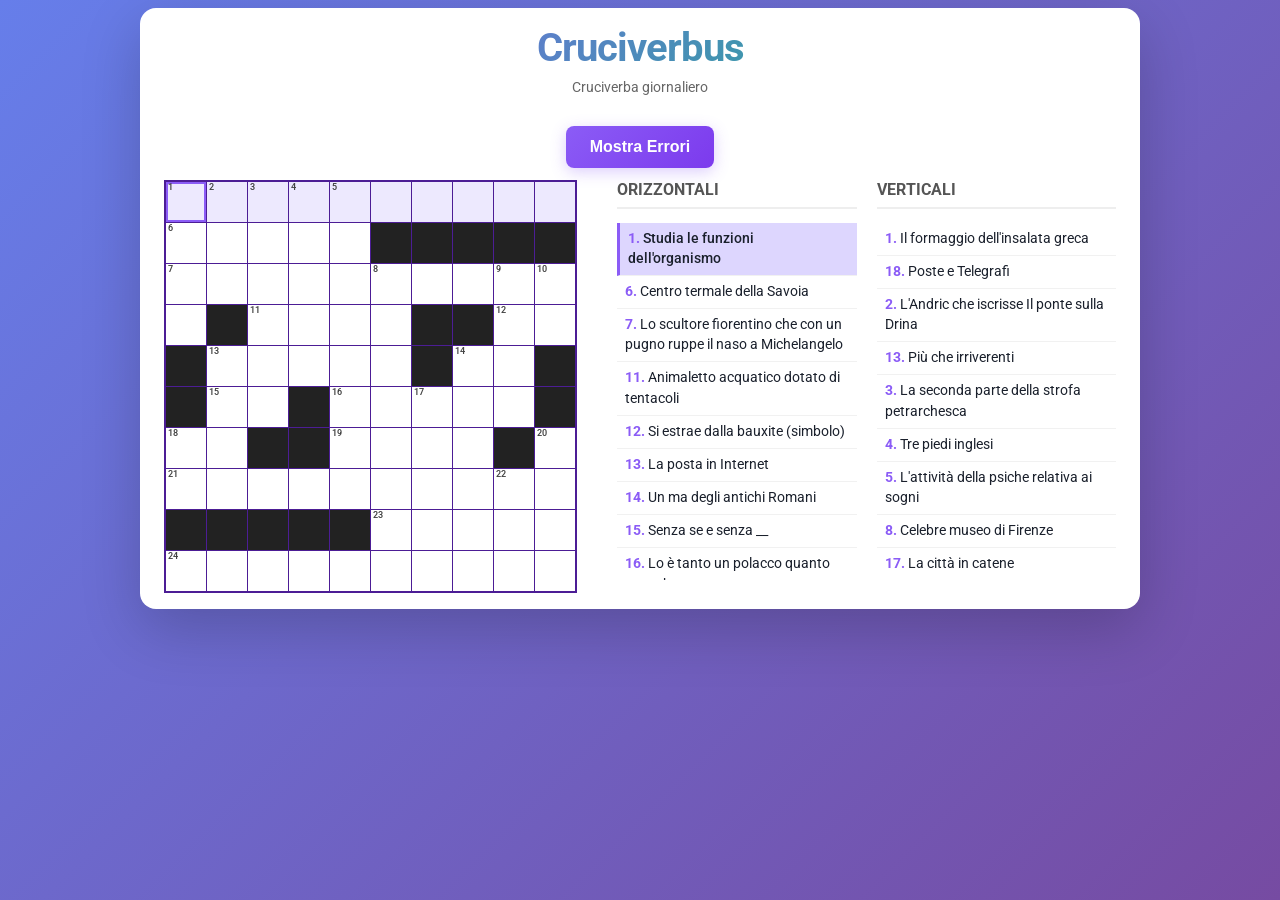
==== commit 8a02c985: "deploy: 124a339c39c4d1a05d5ce65a2f74898c6542a954" ====
--- a/index.html
+++ b/index.html
@@ -37,16 +37,22 @@
                     
 
                     
-                    <div class="grid-cell black"></div>
-                    
-                    
-                    
-                    
-
-                    
                     <div class="cell-wrapper">
                         
                         <span class="cell-number">1</span>
+                        
+                        <input type="text" class="grid-cell white" maxlength="1" data-r="0"
+                            data-c="0" autocomplete="off">
+                    </div>
+                    
+                    
+                    
+                    
+
+                    
+                    <div class="cell-wrapper">
+                        
+                        <span class="cell-number">2</span>
                         
                         <input type="text" class="grid-cell white" maxlength="1" data-r="0"
                             data-c="1" autocomplete="off">
@@ -59,7 +65,7 @@
                     
                     <div class="cell-wrapper">
                         
-                        <span class="cell-number">2</span>
+                        <span class="cell-number">3</span>
                         
                         <input type="text" class="grid-cell white" maxlength="1" data-r="0"
                             data-c="2" autocomplete="off">
@@ -70,16 +76,22 @@
                     
 
                     
-                    <div class="grid-cell black"></div>
-                    
-                    
-                    
-                    
-
-                    
-                    <div class="cell-wrapper">
-                        
-                        <span class="cell-number">3</span>
+                    <div class="cell-wrapper">
+                        
+                        <span class="cell-number">4</span>
+                        
+                        <input type="text" class="grid-cell white" maxlength="1" data-r="0"
+                            data-c="3" autocomplete="off">
+                    </div>
+                    
+                    
+                    
+                    
+
+                    
+                    <div class="cell-wrapper">
+                        
+                        <span class="cell-number">5</span>
                         
                         <input type="text" class="grid-cell white" maxlength="1" data-r="0"
                             data-c="4" autocomplete="off">
@@ -92,8 +104,6 @@
                     
                     <div class="cell-wrapper">
                         
-                        <span class="cell-number">4</span>
-                        
                         <input type="text" class="grid-cell white" maxlength="1" data-r="0"
                             data-c="5" autocomplete="off">
                     </div>
@@ -114,23 +124,29 @@
                     
 
                     
-                    <div class="grid-cell black"></div>
-                    
-                    
-                    
-                    
-
-                    
-                    <div class="grid-cell black"></div>
-                    
-                    
-                    
-                    
-
-                    
-                    <div class="cell-wrapper">
-                        
-                        <span class="cell-number">5</span>
+                    <div class="cell-wrapper">
+                        
+                        <input type="text" class="grid-cell white" maxlength="1" data-r="0"
+                            data-c="7" autocomplete="off">
+                    </div>
+                    
+                    
+                    
+                    
+
+                    
+                    <div class="cell-wrapper">
+                        
+                        <input type="text" class="grid-cell white" maxlength="1" data-r="0"
+                            data-c="8" autocomplete="off">
+                    </div>
+                    
+                    
+                    
+                    
+
+                    
+                    <div class="cell-wrapper">
                         
                         <input type="text" class="grid-cell white" maxlength="1" data-r="0"
                             data-c="9" autocomplete="off">
@@ -157,7 +173,11 @@
                     
 
                     
-                    <div class="grid-cell black"></div>
+                    <div class="cell-wrapper">
+                        
+                        <input type="text" class="grid-cell white" maxlength="1" data-r="1"
+                            data-c="1" autocomplete="off">
+                    </div>
                     
                     
                     
@@ -175,16 +195,18 @@
                     
 
                     
-                    <div class="grid-cell black"></div>
-                    
-                    
-                    
-                    
-
-                    
-                    <div class="cell-wrapper">
-                        
-                        <span class="cell-number">7</span>
+                    <div class="cell-wrapper">
+                        
+                        <input type="text" class="grid-cell white" maxlength="1" data-r="1"
+                            data-c="3" autocomplete="off">
+                    </div>
+                    
+                    
+                    
+                    
+
+                    
+                    <div class="cell-wrapper">
                         
                         <input type="text" class="grid-cell white" maxlength="1" data-r="1"
                             data-c="4" autocomplete="off">
@@ -195,61 +217,47 @@
                     
 
                     
-                    <div class="cell-wrapper">
-                        
-                        <input type="text" class="grid-cell white" maxlength="1" data-r="1"
-                            data-c="5" autocomplete="off">
-                    </div>
-                    
-                    
-                    
-                    
-
-                    
-                    <div class="grid-cell black"></div>
-                    
-                    
-                    
-                    
-
-                    
-                    <div class="grid-cell black"></div>
-                    
-                    
-                    
-                    
-
-                    
-                    <div class="cell-wrapper">
-                        
-                        <span class="cell-number">8</span>
-                        
-                        <input type="text" class="grid-cell white" maxlength="1" data-r="1"
-                            data-c="8" autocomplete="off">
-                    </div>
-                    
-                    
-                    
-                    
-
-                    
-                    <div class="cell-wrapper">
-                        
-                        <input type="text" class="grid-cell white" maxlength="1" data-r="1"
-                            data-c="9" autocomplete="off">
-                    </div>
-                    
-                    
-                    
-                    
-                    
-                    
-                    
-
-                    
-                    <div class="cell-wrapper">
-                        
-                        <span class="cell-number">9</span>
+                    <div class="grid-cell black"></div>
+                    
+                    
+                    
+                    
+
+                    
+                    <div class="grid-cell black"></div>
+                    
+                    
+                    
+                    
+
+                    
+                    <div class="grid-cell black"></div>
+                    
+                    
+                    
+                    
+
+                    
+                    <div class="grid-cell black"></div>
+                    
+                    
+                    
+                    
+
+                    
+                    <div class="grid-cell black"></div>
+                    
+                    
+                    
+                    
+                    
+                    
+                    
+
+                    
+                    <div class="cell-wrapper">
+                        
+                        <span class="cell-number">7</span>
                         
                         <input type="text" class="grid-cell white" maxlength="1" data-r="2"
                             data-c="0" autocomplete="off">
@@ -262,8 +270,6 @@
                     
                     <div class="cell-wrapper">
                         
-                        <span class="cell-number">10</span>
-                        
                         <input type="text" class="grid-cell white" maxlength="1" data-r="2"
                             data-c="1" autocomplete="off">
                     </div>
@@ -286,8 +292,6 @@
                     
                     <div class="cell-wrapper">
                         
-                        <span class="cell-number">11</span>
-                        
                         <input type="text" class="grid-cell white" maxlength="1" data-r="2"
                             data-c="3" autocomplete="off">
                     </div>
@@ -297,16 +301,20 @@
                     
 
                     
-                    <div class="grid-cell black"></div>
-                    
-                    
-                    
-                    
-
-                    
-                    <div class="cell-wrapper">
-                        
-                        <span class="cell-number">12</span>
+                    <div class="cell-wrapper">
+                        
+                        <input type="text" class="grid-cell white" maxlength="1" data-r="2"
+                            data-c="4" autocomplete="off">
+                    </div>
+                    
+                    
+                    
+                    
+
+                    
+                    <div class="cell-wrapper">
+                        
+                        <span class="cell-number">8</span>
                         
                         <input type="text" class="grid-cell white" maxlength="1" data-r="2"
                             data-c="5" autocomplete="off">
@@ -319,8 +327,6 @@
                     
                     <div class="cell-wrapper">
                         
-                        <span class="cell-number">13</span>
-                        
                         <input type="text" class="grid-cell white" maxlength="1" data-r="2"
                             data-c="6" autocomplete="off">
                     </div>
@@ -332,8 +338,6 @@
                     
                     <div class="cell-wrapper">
                         
-                        <span class="cell-number">14</span>
-                        
                         <input type="text" class="grid-cell white" maxlength="1" data-r="2"
                             data-c="7" autocomplete="off">
                     </div>
@@ -345,6 +349,8 @@
                     
                     <div class="cell-wrapper">
                         
+                        <span class="cell-number">9</span>
+                        
                         <input type="text" class="grid-cell white" maxlength="1" data-r="2"
                             data-c="8" autocomplete="off">
                     </div>
@@ -356,6 +362,8 @@
                     
                     <div class="cell-wrapper">
                         
+                        <span class="cell-number">10</span>
+                        
                         <input type="text" class="grid-cell white" maxlength="1" data-r="2"
                             data-c="9" autocomplete="off">
                     </div>
@@ -370,8 +378,6 @@
                     
                     <div class="cell-wrapper">
                         
-                        <span class="cell-number">15</span>
-                        
                         <input type="text" class="grid-cell white" maxlength="1" data-r="3"
                             data-c="0" autocomplete="off">
                     </div>
@@ -381,18 +387,16 @@
                     
 
                     
-                    <div class="cell-wrapper">
-                        
-                        <input type="text" class="grid-cell white" maxlength="1" data-r="3"
-                            data-c="1" autocomplete="off">
-                    </div>
-                    
-                    
-                    
-                    
-
-                    
-                    <div class="cell-wrapper">
+                    <div class="grid-cell black"></div>
+                    
+                    
+                    
+                    
+
+                    
+                    <div class="cell-wrapper">
+                        
+                        <span class="cell-number">11</span>
                         
                         <input type="text" class="grid-cell white" maxlength="1" data-r="3"
                             data-c="2" autocomplete="off">
@@ -416,8 +420,6 @@
                     
                     <div class="cell-wrapper">
                         
-                        <span class="cell-number">16</span>
-                        
                         <input type="text" class="grid-cell white" maxlength="1" data-r="3"
                             data-c="4" autocomplete="off">
                     </div>
@@ -438,29 +440,23 @@
                     
 
                     
-                    <div class="cell-wrapper">
-                        
-                        <input type="text" class="grid-cell white" maxlength="1" data-r="3"
-                            data-c="6" autocomplete="off">
-                    </div>
-                    
-                    
-                    
-                    
-
-                    
-                    <div class="cell-wrapper">
-                        
-                        <input type="text" class="grid-cell white" maxlength="1" data-r="3"
-                            data-c="7" autocomplete="off">
-                    </div>
-                    
-                    
-                    
-                    
-
-                    
-                    <div class="cell-wrapper">
+                    <div class="grid-cell black"></div>
+                    
+                    
+                    
+                    
+
+                    
+                    <div class="grid-cell black"></div>
+                    
+                    
+                    
+                    
+
+                    
+                    <div class="cell-wrapper">
+                        
+                        <span class="cell-number">12</span>
                         
                         <input type="text" class="grid-cell white" maxlength="1" data-r="3"
                             data-c="8" autocomplete="off">
@@ -471,30 +467,30 @@
                     
 
                     
-                    <div class="grid-cell black"></div>
-                    
-                    
-                    
-                    
-                    
-                    
-                    
-
-                    
-                    <div class="cell-wrapper">
-                        
-                        <span class="cell-number">17</span>
-                        
-                        <input type="text" class="grid-cell white" maxlength="1" data-r="4"
-                            data-c="0" autocomplete="off">
-                    </div>
-                    
-                    
-                    
-                    
-
-                    
-                    <div class="cell-wrapper">
+                    <div class="cell-wrapper">
+                        
+                        <input type="text" class="grid-cell white" maxlength="1" data-r="3"
+                            data-c="9" autocomplete="off">
+                    </div>
+                    
+                    
+                    
+                    
+                    
+                    
+                    
+
+                    
+                    <div class="grid-cell black"></div>
+                    
+                    
+                    
+                    
+
+                    
+                    <div class="cell-wrapper">
+                        
+                        <span class="cell-number">13</span>
                         
                         <input type="text" class="grid-cell white" maxlength="1" data-r="4"
                             data-c="1" autocomplete="off">
@@ -549,27 +545,27 @@
                     
 
                     
-                    <div class="cell-wrapper">
+                    <div class="grid-cell black"></div>
+                    
+                    
+                    
+                    
+
+                    
+                    <div class="cell-wrapper">
+                        
+                        <span class="cell-number">14</span>
                         
                         <input type="text" class="grid-cell white" maxlength="1" data-r="4"
-                            data-c="6" autocomplete="off">
-                    </div>
-                    
-                    
-                    
-                    
-
-                    
-                    <div class="grid-cell black"></div>
-                    
-                    
-                    
-                    
-
-                    
-                    <div class="cell-wrapper">
-                        
-                        <span class="cell-number">18</span>
+                            data-c="7" autocomplete="off">
+                    </div>
+                    
+                    
+                    
+                    
+
+                    
+                    <div class="cell-wrapper">
                         
                         <input type="text" class="grid-cell white" maxlength="1" data-r="4"
                             data-c="8" autocomplete="off">
@@ -580,36 +576,26 @@
                     
 
                     
-                    <div class="cell-wrapper">
-                        
-                        <span class="cell-number">19</span>
-                        
-                        <input type="text" class="grid-cell white" maxlength="1" data-r="4"
-                            data-c="9" autocomplete="off">
-                    </div>
-                    
-                    
-                    
-                    
-                    
-                    
-                    
-
-                    
-                    <div class="cell-wrapper">
-                        
-                        <span class="cell-number">20</span>
-                        
-                        <input type="text" class="grid-cell white" maxlength="1" data-r="5"
-                            data-c="0" autocomplete="off">
-                    </div>
-                    
-                    
-                    
-                    
-
-                    
-                    <div class="cell-wrapper">
+                    <div class="grid-cell black"></div>
+                    
+                    
+                    
+                    
+                    
+                    
+                    
+
+                    
+                    <div class="grid-cell black"></div>
+                    
+                    
+                    
+                    
+
+                    
+                    <div class="cell-wrapper">
+                        
+                        <span class="cell-number">15</span>
                         
                         <input type="text" class="grid-cell white" maxlength="1" data-r="5"
                             data-c="1" autocomplete="off">
@@ -620,27 +606,27 @@
                     
 
                     
-                    <div class="grid-cell black"></div>
-                    
-                    
-                    
-                    
-
-                    
-                    <div class="cell-wrapper">
-                        
-                        <span class="cell-number">21</span>
+                    <div class="cell-wrapper">
                         
                         <input type="text" class="grid-cell white" maxlength="1" data-r="5"
-                            data-c="3" autocomplete="off">
-                    </div>
-                    
-                    
-                    
-                    
-
-                    
-                    <div class="cell-wrapper">
+                            data-c="2" autocomplete="off">
+                    </div>
+                    
+                    
+                    
+                    
+
+                    
+                    <div class="grid-cell black"></div>
+                    
+                    
+                    
+                    
+
+                    
+                    <div class="cell-wrapper">
+                        
+                        <span class="cell-number">16</span>
                         
                         <input type="text" class="grid-cell white" maxlength="1" data-r="5"
                             data-c="4" autocomplete="off">
@@ -664,6 +650,8 @@
                     
                     <div class="cell-wrapper">
                         
+                        <span class="cell-number">17</span>
+                        
                         <input type="text" class="grid-cell white" maxlength="1" data-r="5"
                             data-c="6" autocomplete="off">
                     </div>
@@ -675,8 +663,6 @@
                     
                     <div class="cell-wrapper">
                         
-                        <span class="cell-number">22</span>
-                        
                         <input type="text" class="grid-cell white" maxlength="1" data-r="5"
                             data-c="7" autocomplete="off">
                     </div>
@@ -697,30 +683,30 @@
                     
 
                     
-                    <div class="cell-wrapper">
-                        
-                        <input type="text" class="grid-cell white" maxlength="1" data-r="5"
-                            data-c="9" autocomplete="off">
-                    </div>
-                    
-                    
-                    
-                    
-                    
-                    
-                    
-
-                    
-                    <div class="grid-cell black"></div>
-                    
-                    
-                    
-                    
-
-                    
-                    <div class="cell-wrapper">
-                        
-                        <span class="cell-number">23</span>
+                    <div class="grid-cell black"></div>
+                    
+                    
+                    
+                    
+                    
+                    
+                    
+
+                    
+                    <div class="cell-wrapper">
+                        
+                        <span class="cell-number">18</span>
+                        
+                        <input type="text" class="grid-cell white" maxlength="1" data-r="6"
+                            data-c="0" autocomplete="off">
+                    </div>
+                    
+                    
+                    
+                    
+
+                    
+                    <div class="cell-wrapper">
                         
                         <input type="text" class="grid-cell white" maxlength="1" data-r="6"
                             data-c="1" autocomplete="off">
@@ -731,31 +717,23 @@
                     
 
                     
-                    <div class="cell-wrapper">
-                        
-                        <span class="cell-number">24</span>
-                        
-                        <input type="text" class="grid-cell white" maxlength="1" data-r="6"
-                            data-c="2" autocomplete="off">
-                    </div>
-                    
-                    
-                    
-                    
-
-                    
-                    <div class="cell-wrapper">
-                        
-                        <input type="text" class="grid-cell white" maxlength="1" data-r="6"
-                            data-c="3" autocomplete="off">
-                    </div>
-                    
-                    
-                    
-                    
-
-                    
-                    <div class="cell-wrapper">
+                    <div class="grid-cell black"></div>
+                    
+                    
+                    
+                    
+
+                    
+                    <div class="grid-cell black"></div>
+                    
+                    
+                    
+                    
+
+                    
+                    <div class="cell-wrapper">
+                        
+                        <span class="cell-number">19</span>
                         
                         <input type="text" class="grid-cell white" maxlength="1" data-r="6"
                             data-c="4" autocomplete="off">
@@ -799,18 +777,16 @@
                     
 
                     
-                    <div class="cell-wrapper">
-                        
-                        <input type="text" class="grid-cell white" maxlength="1" data-r="6"
-                            data-c="8" autocomplete="off">
-                    </div>
-                    
-                    
-                    
-                    
-
-                    
-                    <div class="cell-wrapper">
+                    <div class="grid-cell black"></div>
+                    
+                    
+                    
+                    
+
+                    
+                    <div class="cell-wrapper">
+                        
+                        <span class="cell-number">20</span>
                         
                         <input type="text" class="grid-cell white" maxlength="1" data-r="6"
                             data-c="9" autocomplete="off">
@@ -826,7 +802,7 @@
                     
                     <div class="cell-wrapper">
                         
-                        <span class="cell-number">25</span>
+                        <span class="cell-number">21</span>
                         
                         <input type="text" class="grid-cell white" maxlength="1" data-r="7"
                             data-c="0" autocomplete="off">
@@ -881,16 +857,18 @@
                     
 
                     
-                    <div class="grid-cell black"></div>
-                    
-                    
-                    
-                    
-
-                    
-                    <div class="cell-wrapper">
-                        
-                        <span class="cell-number">26</span>
+                    <div class="cell-wrapper">
+                        
+                        <input type="text" class="grid-cell white" maxlength="1" data-r="7"
+                            data-c="5" autocomplete="off">
+                    </div>
+                    
+                    
+                    
+                    
+
+                    
+                    <div class="cell-wrapper">
                         
                         <input type="text" class="grid-cell white" maxlength="1" data-r="7"
                             data-c="6" autocomplete="off">
@@ -914,6 +892,8 @@
                     
                     <div class="cell-wrapper">
                         
+                        <span class="cell-number">22</span>
+                        
                         <input type="text" class="grid-cell white" maxlength="1" data-r="7"
                             data-c="8" autocomplete="off">
                     </div>
@@ -937,60 +917,44 @@
                     
 
                     
-                    <div class="cell-wrapper">
-                        
-                        <span class="cell-number">27</span>
-                        
-                        <input type="text" class="grid-cell white" maxlength="1" data-r="8"
-                            data-c="0" autocomplete="off">
-                    </div>
-                    
-                    
-                    
-                    
-
-                    
-                    <div class="cell-wrapper">
-                        
-                        <input type="text" class="grid-cell white" maxlength="1" data-r="8"
-                            data-c="1" autocomplete="off">
-                    </div>
-                    
-                    
-                    
-                    
-
-                    
-                    <div class="grid-cell black"></div>
-                    
-                    
-                    
-                    
-
-                    
-                    <div class="grid-cell black"></div>
-                    
-                    
-                    
-                    
-
-                    
-                    <div class="cell-wrapper">
-                        
-                        <span class="cell-number">28</span>
-                        
-                        <input type="text" class="grid-cell white" maxlength="1" data-r="8"
-                            data-c="4" autocomplete="off">
-                    </div>
-                    
-                    
-                    
-                    
-
-                    
-                    <div class="cell-wrapper">
-                        
-                        <span class="cell-number">29</span>
+                    <div class="grid-cell black"></div>
+                    
+                    
+                    
+                    
+
+                    
+                    <div class="grid-cell black"></div>
+                    
+                    
+                    
+                    
+
+                    
+                    <div class="grid-cell black"></div>
+                    
+                    
+                    
+                    
+
+                    
+                    <div class="grid-cell black"></div>
+                    
+                    
+                    
+                    
+
+                    
+                    <div class="grid-cell black"></div>
+                    
+                    
+                    
+                    
+
+                    
+                    <div class="cell-wrapper">
+                        
+                        <span class="cell-number">23</span>
                         
                         <input type="text" class="grid-cell white" maxlength="1" data-r="8"
                             data-c="5" autocomplete="off">
@@ -1001,7 +965,11 @@
                     
 
                     
-                    <div class="grid-cell black"></div>
+                    <div class="cell-wrapper">
+                        
+                        <input type="text" class="grid-cell white" maxlength="1" data-r="8"
+                            data-c="6" autocomplete="off">
+                    </div>
                     
                     
                     
@@ -1019,7 +987,11 @@
                     
 
                     
-                    <div class="grid-cell black"></div>
+                    <div class="cell-wrapper">
+                        
+                        <input type="text" class="grid-cell white" maxlength="1" data-r="8"
+                            data-c="8" autocomplete="off">
+                    </div>
                     
                     
                     
@@ -1042,6 +1014,8 @@
                     
                     <div class="cell-wrapper">
                         
+                        <span class="cell-number">24</span>
+                        
                         <input type="text" class="grid-cell white" maxlength="1" data-r="9"
                             data-c="0" autocomplete="off">
                     </div>
@@ -1051,23 +1025,29 @@
                     
 
                     
-                    <div class="grid-cell black"></div>
-                    
-                    
-                    
-                    
-
-                    
-                    <div class="grid-cell black"></div>
-                    
-                    
-                    
-                    
-
-                    
-                    <div class="cell-wrapper">
-                        
-                        <span class="cell-number">30</span>
+                    <div class="cell-wrapper">
+                        
+                        <input type="text" class="grid-cell white" maxlength="1" data-r="9"
+                            data-c="1" autocomplete="off">
+                    </div>
+                    
+                    
+                    
+                    
+
+                    
+                    <div class="cell-wrapper">
+                        
+                        <input type="text" class="grid-cell white" maxlength="1" data-r="9"
+                            data-c="2" autocomplete="off">
+                    </div>
+                    
+                    
+                    
+                    
+
+                    
+                    <div class="cell-wrapper">
                         
                         <input type="text" class="grid-cell white" maxlength="1" data-r="9"
                             data-c="3" autocomplete="off">
@@ -1100,16 +1080,18 @@
                     
 
                     
-                    <div class="grid-cell black"></div>
-                    
-                    
-                    
-                    
-
-                    
-                    <div class="cell-wrapper">
-                        
-                        <span class="cell-number">31</span>
+                    <div class="cell-wrapper">
+                        
+                        <input type="text" class="grid-cell white" maxlength="1" data-r="9"
+                            data-c="6" autocomplete="off">
+                    </div>
+                    
+                    
+                    
+                    
+
+                    
+                    <div class="cell-wrapper">
                         
                         <input type="text" class="grid-cell white" maxlength="1" data-r="9"
                             data-c="7" autocomplete="off">
@@ -1131,7 +1113,11 @@
                     
 
                     
-                    <div class="grid-cell black"></div>
+                    <div class="cell-wrapper">
+                        
+                        <input type="text" class="grid-cell white" maxlength="1" data-r="9"
+                            data-c="9" autocomplete="off">
+                    </div>
                     
                     
                     
@@ -1144,75 +1130,59 @@
                     <ul id="across-clues">
                         
                         <li id="clue-across-0" data-id="0" data-dir="across">
-                            <span class="clue-num">1.</span> L'ultima delle sette
+                            <span class="clue-num">1.</span> Studia le funzioni dell'organismo
                         </li>
                         
                         <li id="clue-across-1" data-id="1" data-dir="across">
-                            <span class="clue-num">3.</span> Fu sostituita dall'IVA
+                            <span class="clue-num">6.</span> Centro termale della Savoia
                         </li>
                         
                         <li id="clue-across-2" data-id="2" data-dir="across">
-                            <span class="clue-num">7.</span> Può essere pleonastico
+                            <span class="clue-num">7.</span> Lo scultore fiorentino che con un pugno ruppe il naso a Michelangelo
                         </li>
                         
                         <li id="clue-across-3" data-id="3" data-dir="across">
-                            <span class="clue-num">8.</span> Kung __ Panda
+                            <span class="clue-num">11.</span> Animaletto acquatico dotato di tentacoli
                         </li>
                         
                         <li id="clue-across-4" data-id="4" data-dir="across">
-                            <span class="clue-num">9.</span> L'Organizzazione che tratta il greggio
+                            <span class="clue-num">12.</span> Si estrae dalla bauxite (simbolo)
                         </li>
                         
                         <li id="clue-across-5" data-id="5" data-dir="across">
-                            <span class="clue-num">12.</span> Impianti per attinger acqua
+                            <span class="clue-num">13.</span> La posta in Internet
                         </li>
                         
                         <li id="clue-across-6" data-id="6" data-dir="across">
-                            <span class="clue-num">15.</span> Il davanzale del balcone
+                            <span class="clue-num">14.</span> Un ma degli antichi Romani
                         </li>
                         
                         <li id="clue-across-7" data-id="7" data-dir="across">
-                            <span class="clue-num">17.</span> Un fascio di documenti
+                            <span class="clue-num">15.</span> Senza se e senza __
                         </li>
                         
                         <li id="clue-across-8" data-id="8" data-dir="across">
-                            <span class="clue-num">18.</span> Il simbolo del rubidio
+                            <span class="clue-num">16.</span> Lo è tanto un polacco quanto un serbo
                         </li>
                         
                         <li id="clue-across-9" data-id="9" data-dir="across">
-                            <span class="clue-num">20.</span> Un ma degli antichi Romani
+                            <span class="clue-num">18.</span> Pianissimo in musica
                         </li>
                         
                         <li id="clue-across-10" data-id="10" data-dir="across">
-                            <span class="clue-num">21.</span> Affetto da strabismo
+                            <span class="clue-num">19.</span> Nel rugby vale 5 punti
                         </li>
                         
                         <li id="clue-across-11" data-id="11" data-dir="across">
-                            <span class="clue-num">23.</span> Irrorare con poca acqua
+                            <span class="clue-num">21.</span> Un grande pittore del '500
                         </li>
                         
                         <li id="clue-across-12" data-id="12" data-dir="across">
-                            <span class="clue-num">25.</span> Si cucina anche al blu
+                            <span class="clue-num">23.</span> L'istituto nazionale dei lavoratori infortunati
                         </li>
                         
                         <li id="clue-across-13" data-id="13" data-dir="across">
-                            <span class="clue-num">26.</span> Lo mantenevano i pascià
-                        </li>
-                        
-                        <li id="clue-across-14" data-id="14" data-dir="across">
-                            <span class="clue-num">27.</span> Non lo vogliono i repubblicani
-                        </li>
-                        
-                        <li id="clue-across-15" data-id="15" data-dir="across">
-                            <span class="clue-num">28.</span> Le hanno tenente e capitano
-                        </li>
-                        
-                        <li id="clue-across-16" data-id="16" data-dir="across">
-                            <span class="clue-num">30.</span> Combustibile per cuochi
-                        </li>
-                        
-                        <li id="clue-across-17" data-id="17" data-dir="across">
-                            <span class="clue-num">31.</span> Invece di onorevole
+                            <span class="clue-num">24.</span> Una difesa delle navi da guerra
                         </li>
                         
                     </ul>
@@ -1221,68 +1191,60 @@
                     <h2>Verticali</h2>
                     <ul id="down-clues">
                         
+                        <li id="clue-down-14" data-id="14" data-dir="down">
+                            <span class="clue-num">1.</span> Il formaggio dell'insalata greca
+                        </li>
+                        
+                        <li id="clue-down-15" data-id="15" data-dir="down">
+                            <span class="clue-num">18.</span> Poste e Telegrafi
+                        </li>
+                        
+                        <li id="clue-down-16" data-id="16" data-dir="down">
+                            <span class="clue-num">2.</span> L'Andric che iscrisse Il ponte sulla Drina
+                        </li>
+                        
+                        <li id="clue-down-17" data-id="17" data-dir="down">
+                            <span class="clue-num">13.</span> Più che irriverenti
+                        </li>
+                        
                         <li id="clue-down-18" data-id="18" data-dir="down">
-                            <span class="clue-num">6.</span> Vi partecipò Luna Rossa
+                            <span class="clue-num">3.</span> La seconda parte della strofa petrarchesca
                         </li>
                         
                         <li id="clue-down-19" data-id="19" data-dir="down">
-                            <span class="clue-num">25.</span> Tante sono le virtù teologali
+                            <span class="clue-num">4.</span> Tre piedi inglesi
                         </li>
                         
                         <li id="clue-down-20" data-id="20" data-dir="down">
-                            <span class="clue-num">10.</span> Iniziare il viaggio
+                            <span class="clue-num">5.</span> L'attività della psiche relativa ai sogni
                         </li>
                         
                         <li id="clue-down-21" data-id="21" data-dir="down">
-                            <span class="clue-num">2.</span> Altro nome del fiume Salso
+                            <span class="clue-num">8.</span> Celebre museo di Firenze
                         </li>
                         
                         <li id="clue-down-22" data-id="22" data-dir="down">
-                            <span class="clue-num">24.</span> Un movimento che contesta le aziende multinazionali
+                            <span class="clue-num">17.</span> La città in catene
                         </li>
                         
                         <li id="clue-down-23" data-id="23" data-dir="down">
-                            <span class="clue-num">11.</span> Il filo usato dal chirurgo
+                            <span class="clue-num">14.</span> Ci può rappresentare online
                         </li>
                         
                         <li id="clue-down-24" data-id="24" data-dir="down">
-                            <span class="clue-num">3.</span> Mi vedi allo specchio
+                            <span class="clue-num">9.</span> La sigla con cui è noto il Patto Atlantico
                         </li>
                         
                         <li id="clue-down-25" data-id="25" data-dir="down">
-                            <span class="clue-num">16.</span> Ornata con penne d'uccello
+                            <span class="clue-num">22.</span> Set di spareggio nel volley
                         </li>
                         
                         <li id="clue-down-26" data-id="26" data-dir="down">
-                            <span class="clue-num">4.</span> I complessi dei pistilli dei fiori
+                            <span class="clue-num">10.</span> Il capolavoro di G
                         </li>
                         
                         <li id="clue-down-27" data-id="27" data-dir="down">
-                            <span class="clue-num">29.</span> L'abbreviazione di nostro
-                        </li>
-                        
-                        <li id="clue-down-28" data-id="28" data-dir="down">
-                            <span class="clue-num">13.</span> Il trampoliere con ciuffi di peli sulle guance
-                        </li>
-                        
-                        <li id="clue-down-29" data-id="29" data-dir="down">
-                            <span class="clue-num">14.</span> Un indice controllato nelle epidemie
-                        </li>
-                        
-                        <li id="clue-down-30" data-id="30" data-dir="down">
-                            <span class="clue-num">22.</span> Una grande arena dell'antica Roma
-                        </li>
-                        
-                        <li id="clue-down-31" data-id="31" data-dir="down">
-                            <span class="clue-num">8.</span> Essere in pieno rigoglio
-                        </li>
-                        
-                        <li id="clue-down-32" data-id="32" data-dir="down">
-                            <span class="clue-num">5.</span> Il primo dei numeri pari
-                        </li>
-                        
-                        <li id="clue-down-33" data-id="33" data-dir="down">
-                            <span class="clue-num">19.</span> Una conterranea di Kafka
+                            <span class="clue-num">20.</span> Uno dei sette peccati capitali
                         </li>
                         
                     </ul>
@@ -1302,7 +1264,7 @@
     </div>
 
     <script>
-        const puzzleData = {"rows": 10, "cols": 10, "grid": ["#SI#IGE##D", "C#M#MI##FU", "OPEC#NORIE", "PARAPETTO#", "PRATICA#RB", "AT#GUERCIO", "#INUMIDIRE", "TROTA#AREM", "RE##TN#C#A", "E##GAS#ON#"], "clues": {"across": [{"id": 0, "row": 0, "col": 1, "word": "SI", "clue": "L'ultima delle sette\r", "clueNum": 1}, {"id": 1, "row": 0, "col": 4, "word": "IGE", "clue": "Fu sostituita dall'IVA\r", "clueNum": 3}, {"id": 2, "row": 1, "col": 4, "word": "MI", "clue": "Pu\u00f2 essere pleonastico\r", "clueNum": 7}, {"id": 3, "row": 1, "col": 8, "word": "FU", "clue": "Kung __ Panda\r", "clueNum": 8}, {"id": 4, "row": 2, "col": 0, "word": "OPEC", "clue": "L'Organizzazione che tratta il greggio\r", "clueNum": 9}, {"id": 5, "row": 2, "col": 5, "word": "NORIE", "clue": "Impianti per attinger acqua\r", "clueNum": 12}, {"id": 6, "row": 3, "col": 0, "word": "PARAPETTO", "clue": "Il davanzale del balcone\r", "clueNum": 15}, {"id": 7, "row": 4, "col": 0, "word": "PRATICA", "clue": "Un fascio di documenti\r", "clueNum": 17}, {"id": 8, "row": 4, "col": 8, "word": "RB", "clue": "Il simbolo del rubidio\r", "clueNum": 18}, {"id": 9, "row": 5, "col": 0, "word": "AT", "clue": "Un ma degli antichi Romani\r", "clueNum": 20}, {"id": 10, "row": 5, "col": 3, "word": "GUERCIO", "clue": "Affetto da strabismo\r", "clueNum": 21}, {"id": 11, "row": 6, "col": 1, "word": "INUMIDIRE", "clue": "Irrorare con poca acqua\r", "clueNum": 23}, {"id": 12, "row": 7, "col": 0, "word": "TROTA", "clue": "Si cucina anche al blu\r", "clueNum": 25}, {"id": 13, "row": 7, "col": 6, "word": "AREM", "clue": "Lo mantenevano i pasci\u00e0\r", "clueNum": 26}, {"id": 14, "row": 8, "col": 0, "word": "RE", "clue": "Non lo vogliono i repubblicani\r", "clueNum": 27}, {"id": 15, "row": 8, "col": 4, "word": "TN", "clue": "Le hanno tenente e capitano\r", "clueNum": 28}, {"id": 16, "row": 9, "col": 3, "word": "GAS", "clue": "Combustibile per cuochi\r", "clueNum": 30}, {"id": 17, "row": 9, "col": 7, "word": "ON", "clue": "Invece di onorevole\r", "clueNum": 31}], "down": [{"id": 18, "row": 1, "col": 0, "word": "COPPA", "clue": "Vi partecip\u00f2 Luna Rossa\r", "clueNum": 6}, {"id": 19, "row": 7, "col": 0, "word": "TRE", "clue": "Tante sono le virt\u00f9 teologali\r", "clueNum": 25}, {"id": 20, "row": 2, "col": 1, "word": "PARTIRE", "clue": "Iniziare il viaggio\r", "clueNum": 10}, {"id": 21, "row": 0, "col": 2, "word": "IMERA", "clue": "Altro nome del fiume Salso\r", "clueNum": 2}, {"id": 22, "row": 6, "col": 2, "word": "NO", "clue": "Un movimento che contesta le aziende multinazionali\r", "clueNum": 24}, {"id": 23, "row": 2, "col": 3, "word": "CATGUT", "clue": "Il filo usato dal chirurgo\r", "clueNum": 11}, {"id": 24, "row": 0, "col": 4, "word": "IM", "clue": "Mi vedi allo specchio\r", "clueNum": 3}, {"id": 25, "row": 3, "col": 4, "word": "PIUMATA", "clue": "Ornata con penne d'uccello\r", "clueNum": 16}, {"id": 26, "row": 0, "col": 5, "word": "GINECEI", "clue": "I complessi dei pistilli dei fiori\r", "clueNum": 4}, {"id": 27, "row": 8, "col": 5, "word": "NS", "clue": "L'abbreviazione di nostro\r", "clueNum": 29}, {"id": 28, "row": 2, "col": 6, "word": "OTARDA", "clue": "Il trampoliere con ciuffi di peli sulle guance\r", "clueNum": 13}, {"id": 29, "row": 2, "col": 7, "word": "RT", "clue": "Un indice controllato nelle epidemie\r", "clueNum": 14}, {"id": 30, "row": 5, "col": 7, "word": "CIRCO", "clue": "Una grande arena dell'antica Roma\r", "clueNum": 22}, {"id": 31, "row": 1, "col": 8, "word": "FIORIRE", "clue": "Essere in pieno rigoglio\r", "clueNum": 8}, {"id": 32, "row": 0, "col": 9, "word": "DUE", "clue": "Il primo dei numeri pari\r", "clueNum": 5}, {"id": 33, "row": 4, "col": 9, "word": "BOEMA", "clue": "Una conterranea di Kafka\r", "clueNum": 19}]}, "cellNumbers": {"0,1": 1, "0,2": 2, "0,4": 3, "0,5": 4, "0,9": 5, "1,0": 6, "1,4": 7, "1,8": 8, "2,0": 9, "2,1": 10, "2,3": 11, "2,5": 12, "2,6": 13, "2,7": 14, "3,0": 15, "3,4": 16, "4,0": 17, "4,8": 18, "4,9": 19, "5,0": 20, "5,3": 21, "5,7": 22, "6,1": 23, "6,2": 24, "7,0": 25, "7,6": 26, "8,0": 27, "8,4": 28, "8,5": 29, "9,3": 30, "9,7": 31}};
+        const puzzleData = {"rows": 10, "cols": 10, "grid": ["FISIOLOGIA", "EVIAN#####", "TORRIGIANI", "A#IDRA##AL", "#EMAIL#AT#", "#MA#SLAVO#", "PP##META#G", "TINTORETTO", "#####INAIL", "CONTRAEREA"], "clues": {"across": [{"id": 0, "row": 0, "col": 0, "word": "FISIOLOGIA", "clue": "Studia le funzioni dell'organismo\r", "clueNum": 1}, {"id": 1, "row": 1, "col": 0, "word": "EVIAN", "clue": "Centro termale della Savoia\r", "clueNum": 6}, {"id": 2, "row": 2, "col": 0, "word": "TORRIGIANI", "clue": "Lo scultore fiorentino che con un pugno ruppe il naso a Michelangelo\r", "clueNum": 7}, {"id": 3, "row": 3, "col": 2, "word": "IDRA", "clue": "Animaletto acquatico dotato di tentacoli\r", "clueNum": 11}, {"id": 4, "row": 3, "col": 8, "word": "AL", "clue": "Si estrae dalla bauxite (simbolo)\r", "clueNum": 12}, {"id": 5, "row": 4, "col": 1, "word": "EMAIL", "clue": "La posta in Internet\r", "clueNum": 13}, {"id": 6, "row": 4, "col": 7, "word": "AT", "clue": "Un ma degli antichi Romani\r", "clueNum": 14}, {"id": 7, "row": 5, "col": 1, "word": "MA", "clue": "Senza se e senza __\r", "clueNum": 15}, {"id": 8, "row": 5, "col": 4, "word": "SLAVO", "clue": "Lo \u00e8 tanto un polacco quanto un serbo\r", "clueNum": 16}, {"id": 9, "row": 6, "col": 0, "word": "PP", "clue": "Pianissimo in musica\r", "clueNum": 18}, {"id": 10, "row": 6, "col": 4, "word": "META", "clue": "Nel rugby vale 5 punti\r", "clueNum": 19}, {"id": 11, "row": 7, "col": 0, "word": "TINTORETTO", "clue": "Un grande pittore del '500\r", "clueNum": 21}, {"id": 12, "row": 8, "col": 5, "word": "INAIL", "clue": "L'istituto nazionale dei lavoratori infortunati\r", "clueNum": 23}, {"id": 13, "row": 9, "col": 0, "word": "CONTRAEREA", "clue": "Una difesa delle navi da guerra\r", "clueNum": 24}], "down": [{"id": 14, "row": 0, "col": 0, "word": "FETA", "clue": "Il formaggio dell'insalata greca\r", "clueNum": 1}, {"id": 15, "row": 6, "col": 0, "word": "PT", "clue": "Poste e Telegrafi\r", "clueNum": 18}, {"id": 16, "row": 0, "col": 1, "word": "IVO", "clue": "L'Andric che iscrisse Il ponte sulla Drina\r", "clueNum": 2}, {"id": 17, "row": 4, "col": 1, "word": "EMPI", "clue": "Pi\u00f9 che irriverenti\r", "clueNum": 13}, {"id": 18, "row": 0, "col": 2, "word": "SIRIMA", "clue": "La seconda parte della strofa petrarchesca\r", "clueNum": 3}, {"id": 19, "row": 0, "col": 3, "word": "IARDA", "clue": "Tre piedi inglesi\r", "clueNum": 4}, {"id": 20, "row": 0, "col": 4, "word": "ONIRISMO", "clue": "L'attivit\u00e0 della psiche relativa ai sogni\r", "clueNum": 5}, {"id": 21, "row": 2, "col": 5, "word": "GALLERIA", "clue": "Celebre museo di Firenze\r", "clueNum": 8}, {"id": 22, "row": 5, "col": 6, "word": "ATENE", "clue": "La citt\u00e0 in catene\r", "clueNum": 17}, {"id": 23, "row": 4, "col": 7, "word": "AVATAR", "clue": "Ci pu\u00f2 rappresentare online\r", "clueNum": 14}, {"id": 24, "row": 2, "col": 8, "word": "NATO", "clue": "La sigla con cui \u00e8 noto il Patto Atlantico\r", "clueNum": 9}, {"id": 25, "row": 7, "col": 8, "word": "TIE", "clue": "Set di spareggio nel volley\r", "clueNum": 22}, {"id": 26, "row": 2, "col": 9, "word": "IL", "clue": "Il capolavoro di G\r", "clueNum": 10}, {"id": 27, "row": 6, "col": 9, "word": "GOLA", "clue": "Uno dei sette peccati capitali\r", "clueNum": 20}]}, "cellNumbers": {"0,0": 1, "0,1": 2, "0,2": 3, "0,3": 4, "0,4": 5, "1,0": 6, "2,0": 7, "2,5": 8, "2,8": 9, "2,9": 10, "3,2": 11, "3,8": 12, "4,1": 13, "4,7": 14, "5,1": 15, "5,4": 16, "5,6": 17, "6,0": 18, "6,4": 19, "6,9": 20, "7,0": 21, "7,8": 22, "8,5": 23, "9,0": 24}};
     </script>
     <script src="static/script.js"></script>
 </body>
